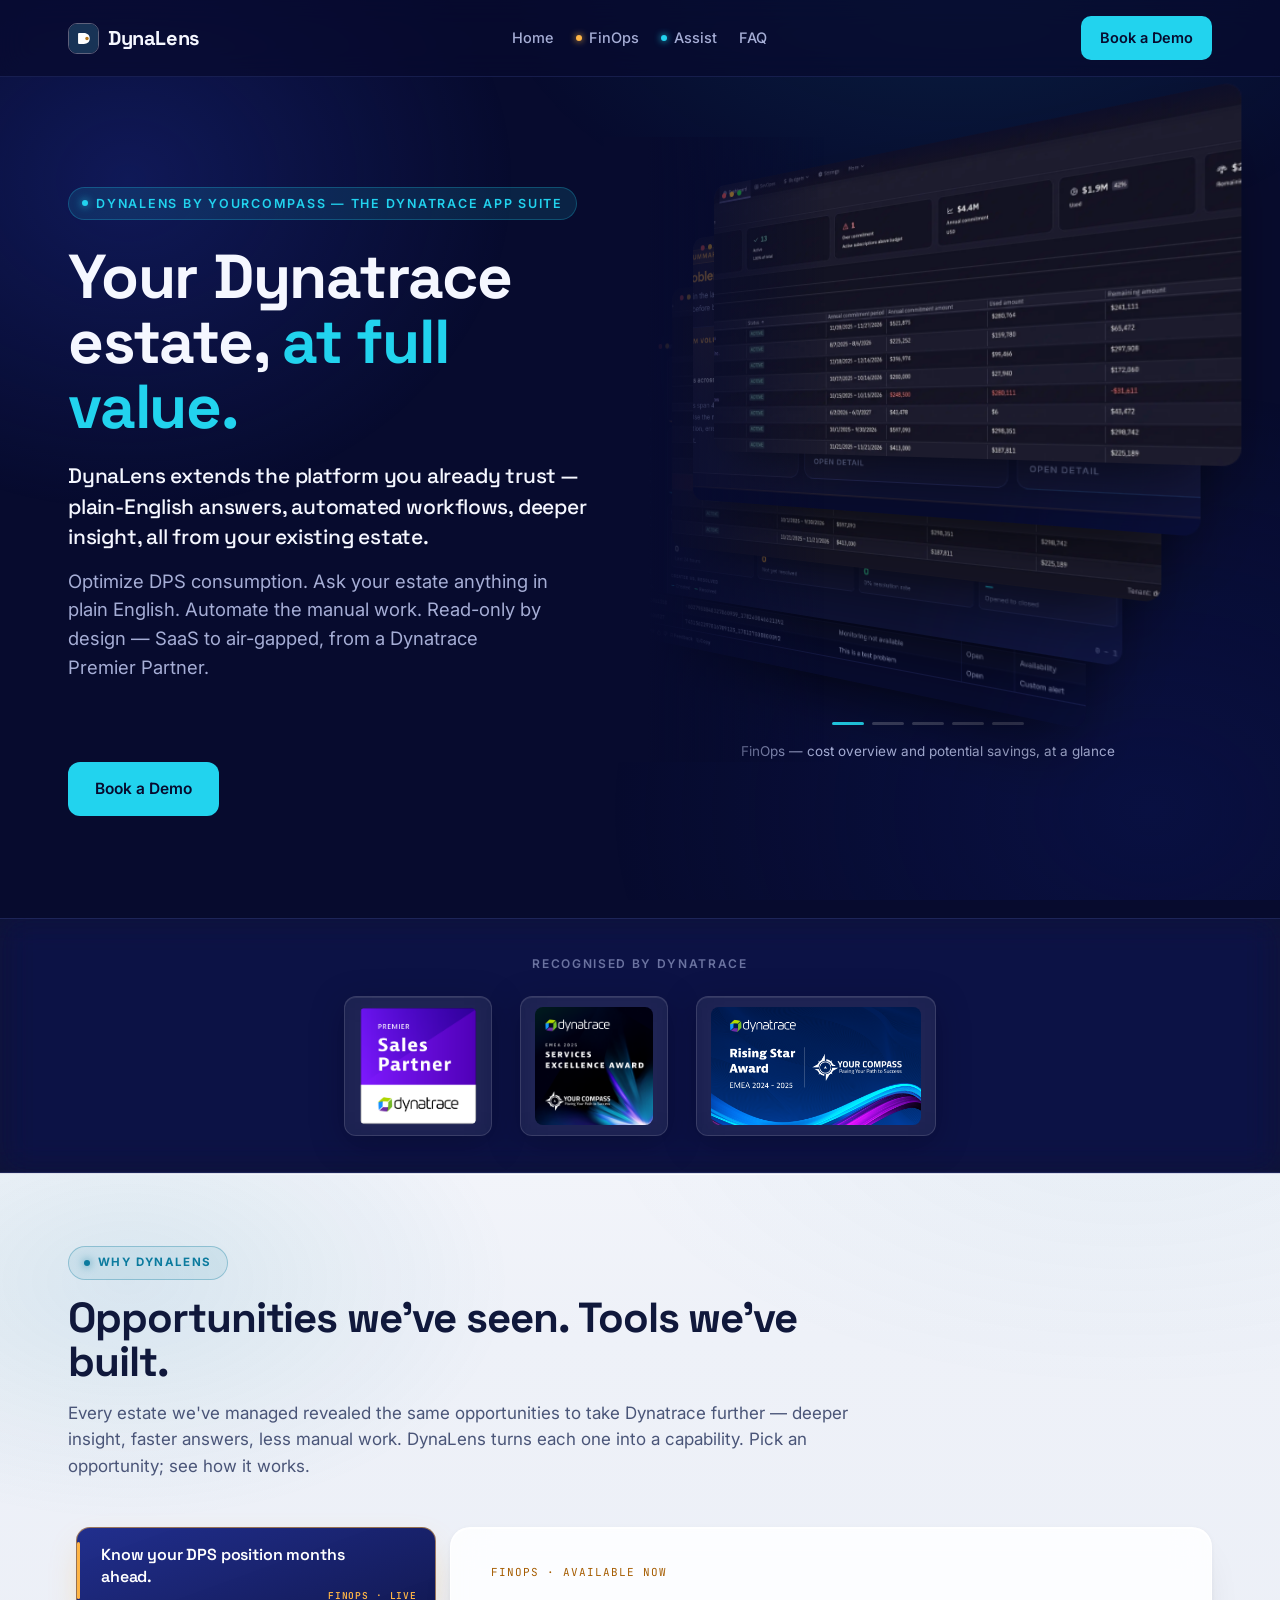
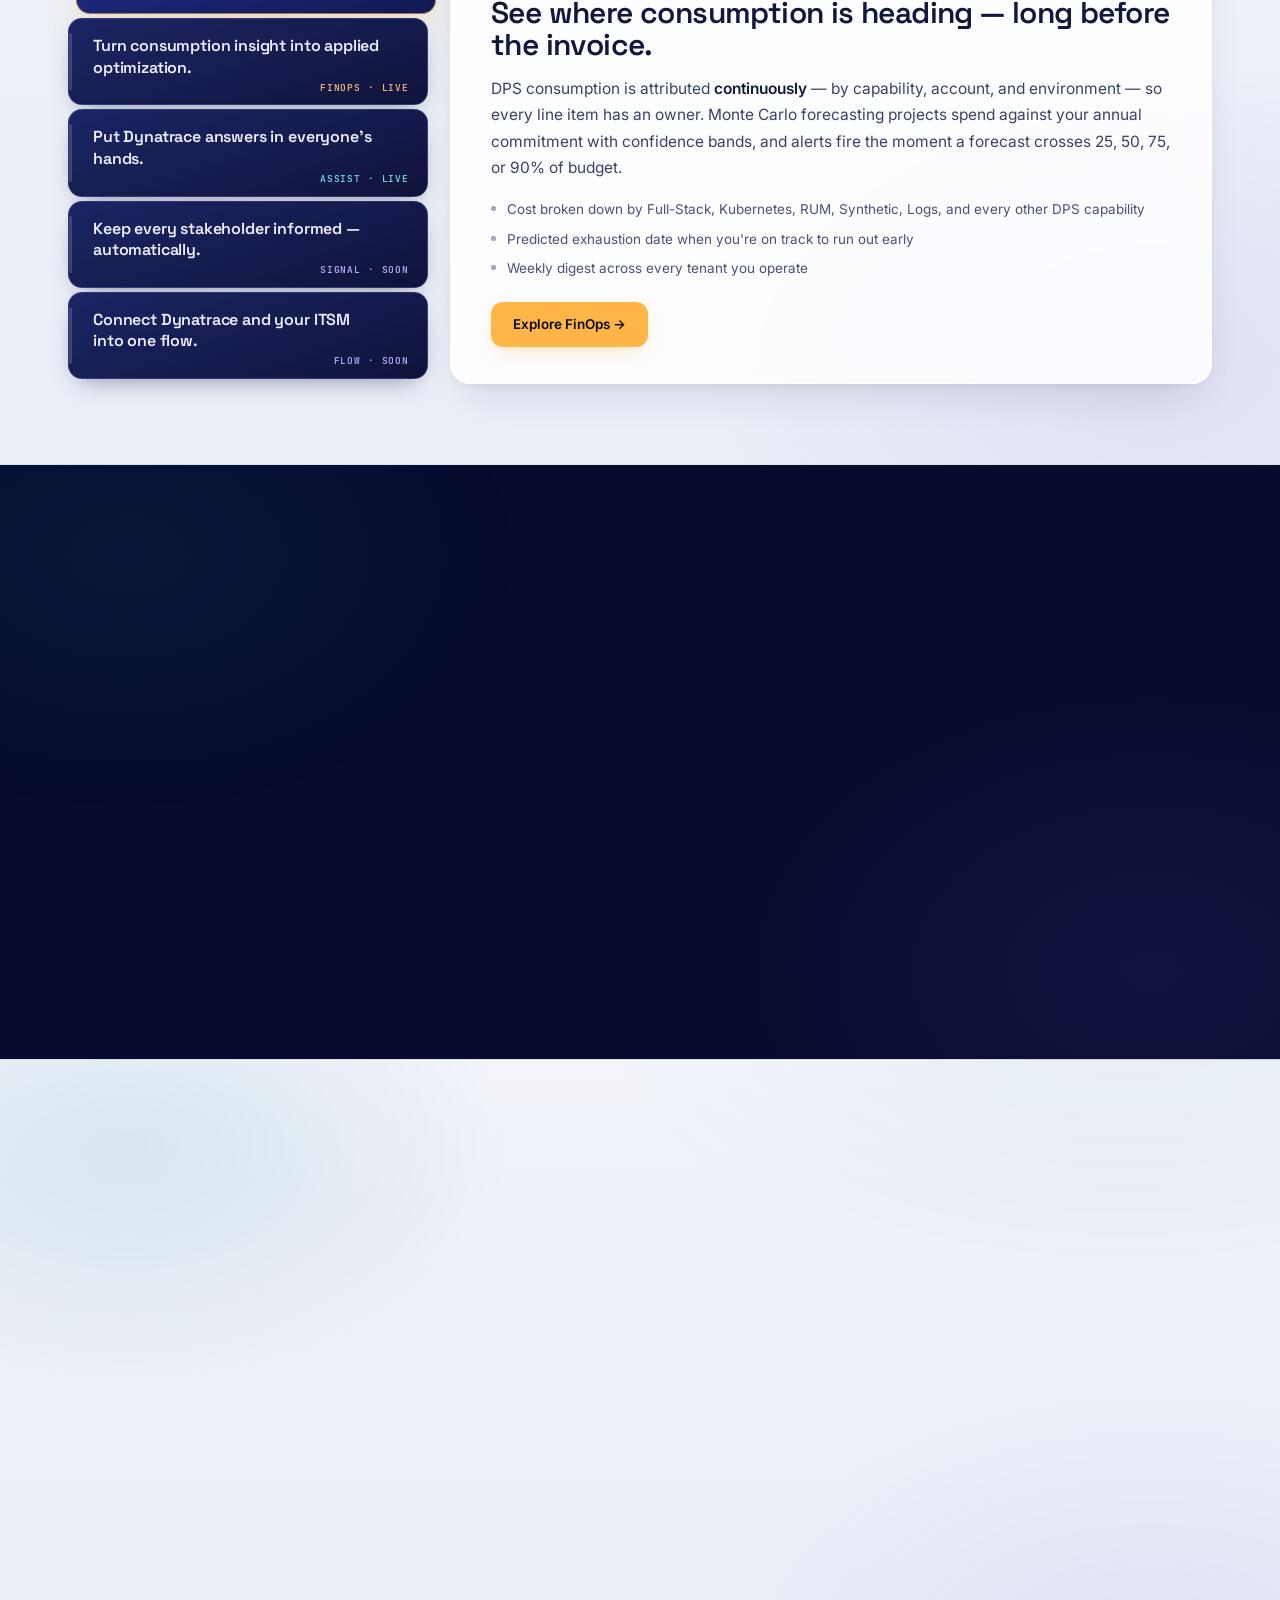
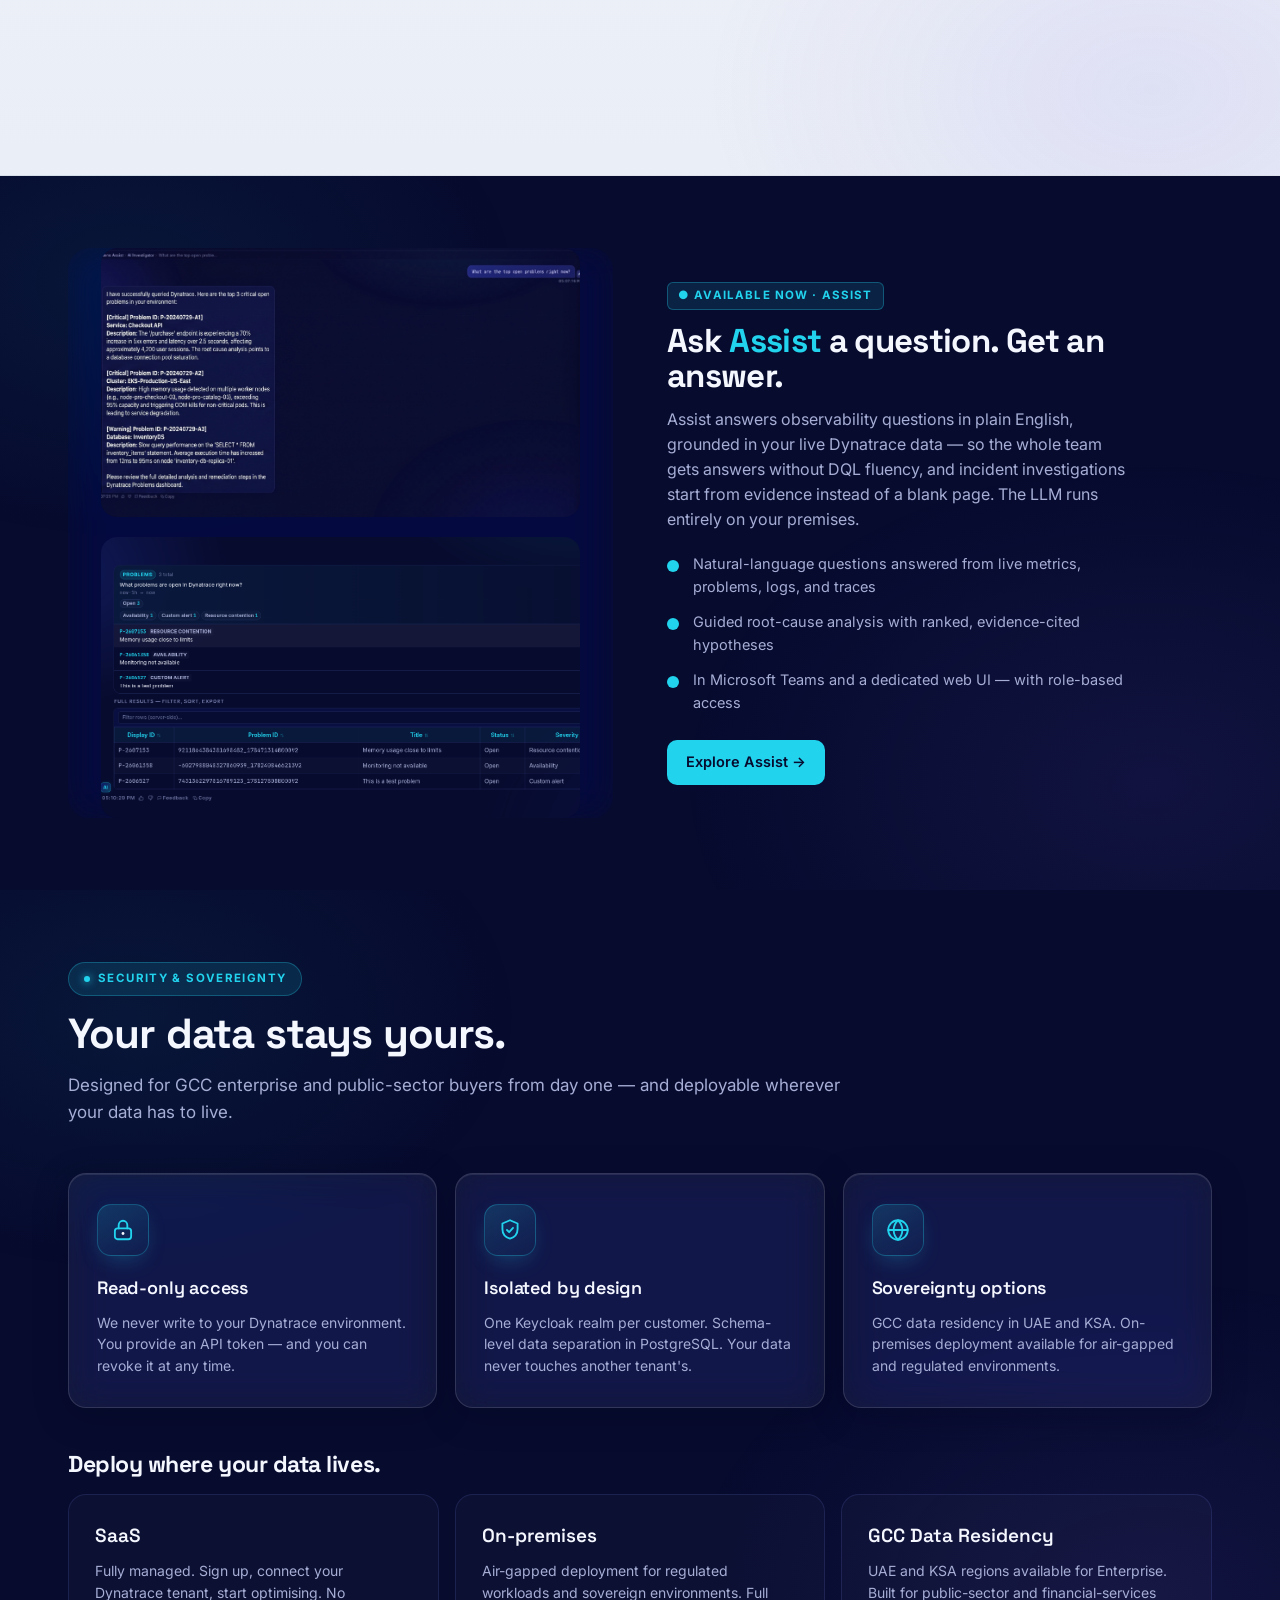
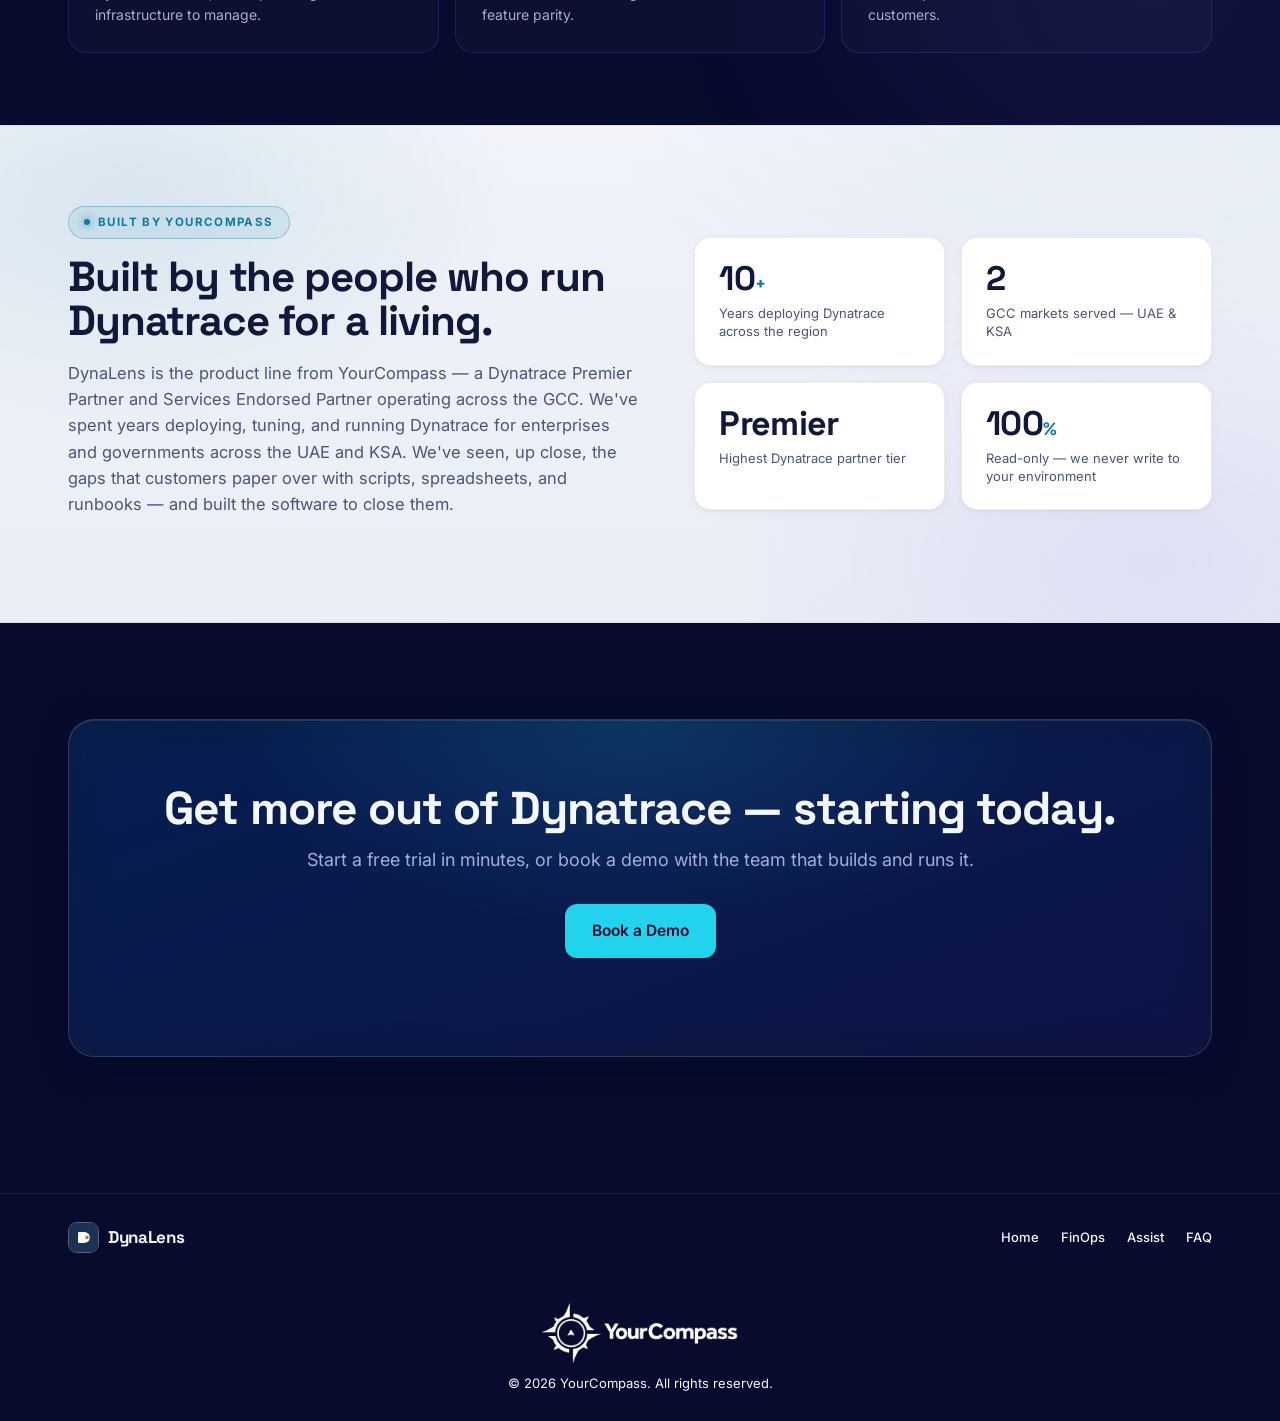
==== index.html @ 2aaa4e66 "Real Assist screenshots across hero carousel, homepage, and Why Assist - Added 3 real Assist app scr" ====
<!DOCTYPE html>
<html lang="en">
<head>
<meta charset="UTF-8">
<meta name="viewport" content="width=device-width, initial-scale=1.0">
<title>DynaLens — Dynatrace Apps for Cost Optimization & AI-Assisted Operations | YourCompass</title>
<link rel="icon" type="image/svg+xml" href="assets/brand/icon-maskable.svg">
<link rel="apple-touch-icon" href="assets/brand/apple-touch-icon.svg">
<meta name="description" content="DynaLens is a suite of Dynatrace apps by YourCompass: FinOps for DPS cost optimization and forecasting, Assist for AI-assisted operations in plain English — SaaS or fully on-prem, with GCC data residency. Built by a Dynatrace Premier Partner.">
<link rel="preconnect" href="https://fonts.googleapis.com">
<link rel="preconnect" href="https://fonts.gstatic.com" crossorigin>
<link href="https://fonts.googleapis.com/css2?family=Space+Grotesk:wght@400;500;600;700&family=Inter:wght@400;500;600&family=JetBrains+Mono:wght@400;500;700&display=swap" rel="stylesheet">
<link rel="stylesheet" href="assets/css/main.css">
<link rel="stylesheet" href="assets/css/home.css">
</head>
<body>

<!-- NAV -->
<nav>
  <div class="nav-in">
    <div class="logo"><img src="assets/brand/apple-touch-icon.svg" alt="" class="logo-icon">DynaLens</div>
    <div class="nav-links">
      <a href="index.html">Home</a>
      <a href="dynalens-finops-page.html" class="nav-status nav-status--fo">FinOps</a>
      <a href="dynalens-assist-page.html" class="nav-status nav-status--as">Assist</a>
      <a href="dynalens-faq-page.html">FAQ</a>
    </div>
    <div class="nav-cta">
      <a href="#" class="btn btn-primary">Book a Demo</a>
      <a href="#" class="btn btn-primary" style="display:none">Start Free Trial</a>
    </div>
    <button class="nav-burger" id="navBurger" aria-label="Open menu" aria-expanded="false">
      <span></span><span></span><span></span>
    </button>
  </div>
  <div class="nav-mobile" id="navMobile">
    <a href="index.html">Home</a>
    <a href="dynalens-finops-page.html" class="nav-status nav-status--fo">FinOps</a>
    <a href="dynalens-assist-page.html" class="nav-status nav-status--as">Assist</a>
    <a href="dynalens-faq-page.html">FAQ</a>
    <div class="nav-mobile-cta">
      <a href="#" class="btn btn-primary">Book a Demo</a>
      <a href="#" class="btn btn-primary" style="display:none">Start Free Trial</a>
    </div>
  </div>
</nav>

<!-- HERO -->
<header class="hero">
  <div class="wrap">
    <div class="hero-grid">
      <div class="hero-intro reveal">
        <span class="slide-tag t-suite">DynaLens by YourCompass — the Dynatrace app suite</span>
        <h1>Your Dynatrace estate, <span class="hl">at full value.</span></h1>
        <p class="hero-lede">DynaLens extends the platform you already trust — plain-English answers, automated workflows, deeper insight, all from your existing estate.</p>
        <p class="hero-sub" style="max-width:480px">Optimize DPS consumption. Ask your estate anything in plain English. Automate the manual work. Read-only by design — SaaS to air-gapped, from a Dynatrace Premier Partner.</p>
      </div>
      <div class="hero-visual hero-carousel reveal" id="heroCarousel">
        <div class="hc-stage" id="hcStage" aria-hidden="true">
          <div class="hc-slide" data-idx="0" data-caption="FinOps — cost overview and potential savings, at a glance">
            <div class="fan-bar"><span class="d d1"></span><span class="d d2"></span><span class="d d3"></span></div>
            <div class="hc-shot"><img src="assets/images/finops/hero-1.webp" alt="DynaLens FinOps dashboard screenshot" width="3108" height="1376" loading="lazy"></div>
          </div>
          <div class="hc-slide" data-idx="1" data-caption="Assist — executive summary of open problems">
            <div class="fan-bar"><span class="d d1"></span><span class="d d2"></span><span class="d d3"></span></div>
            <div class="hc-shot"><img src="assets/images/assist/executive-summary.png" alt="DynaLens Assist executive summary — open problems needing monitoring" width="1163" height="475" loading="lazy"></div>
          </div>
          <div class="hc-slide" data-idx="2" data-caption="FinOps — commitment utilization by tenant">
            <div class="fan-bar"><span class="d d1"></span><span class="d d2"></span><span class="d d3"></span></div>
            <div class="hc-shot"><img src="assets/images/finops/hero-2.webp" alt="DynaLens FinOps dashboard screenshot" width="3108" height="1376" loading="lazy"></div>
          </div>
          <div class="hc-slide" data-idx="3" data-caption="Assist — investigation outcomes at a glance">
            <div class="fan-bar"><span class="d d1"></span><span class="d d2"></span><span class="d d3"></span></div>
            <div class="hc-shot"><img src="assets/images/assist/investigation-outcomes.png" alt="DynaLens Assist investigation outcomes — RCA reports, past incidents, resolution stats" width="1173" height="687" loading="lazy"></div>
          </div>
          <div class="hc-slide" data-idx="4" data-caption="Assist — ask a question, get open problems back">
            <div class="fan-bar"><span class="d d1"></span><span class="d d2"></span><span class="d d3"></span></div>
            <div class="hc-shot"><img src="assets/images/assist/problems-query.png" alt="DynaLens Assist answering &quot;What problems are open in Dynatrace right now?&quot;" width="1173" height="687" loading="lazy"></div>
          </div>
        </div>
        <div class="hc-dots" id="hcDots">
          <button class="hc-dot active" data-idx="0" aria-label="Slide 1 of 5"></button>
          <button class="hc-dot" data-idx="1" aria-label="Slide 2 of 5"></button>
          <button class="hc-dot" data-idx="2" aria-label="Slide 3 of 5"></button>
          <button class="hc-dot" data-idx="3" aria-label="Slide 4 of 5"></button>
          <button class="hc-dot" data-idx="4" aria-label="Slide 5 of 5"></button>
        </div>
        <p class="hc-caption" id="hcCaption" aria-live="polite">FinOps — cost overview and potential savings, at a glance</p>
      </div>
      <div class="hero-cta reveal">
        <div class="hero-actions">
          <a href="#" class="btn btn-primary btn-lg" style="display:none">Start Free Trial →</a>
          <a href="#" class="btn btn-primary btn-lg">Book a Demo</a>
        </div>
      </div>
    </div>
  </div>
</header>

<!-- PARTNER STRIP -->
<div class="partner-strip">
  <div class="ps-in">
    <span class="ps-label">Recognised by Dynatrace</span>
    <div class="ps-track" data-carousel>
      <div class="pbadge pbadge-img ps-slide active"><img src="assets/endorsements/dynatrace-premier-sales-partner.png" alt="Dynatrace Premier Sales Partner" loading="lazy"></div>
      <div class="pbadge pbadge-img ps-slide"><img src="assets/endorsements/dynatrace-services-excellence-award.png" alt="Dynatrace EMEA 2025 Services Excellence Award — YourCompass" loading="lazy"></div>
      <div class="pbadge pbadge-img ps-slide"><img src="assets/endorsements/dynatrace-rising-star-award.jpg" alt="Dynatrace Rising Star Award, EMEA 2024–2025 — YourCompass" loading="lazy"></div>
    </div>
    <div class="ps-dots">
      <button class="ps-dot active" data-idx="0" aria-label="Show badge 1 of 3"></button>
      <button class="ps-dot" data-idx="1" aria-label="Show badge 2 of 3"></button>
      <button class="ps-dot" data-idx="2" aria-label="Show badge 3 of 3"></button>
    </div>
  </div>
</div>

<!-- THE PROBLEMS -->
<section class="blk section-light">
  <div class="wrap">
    <div class="sec-head reveal">
      <span class="sec-eye">Why DynaLens</span>
      <h2>Opportunities we've seen. Tools we've built.</h2>
      <p class="sec-sub">Every estate we've managed revealed the same opportunities to take Dynatrace further — deeper insight, faster answers, less manual work. DynaLens turns each one into a capability. Pick an opportunity; see how it works.</p>
    </div>

    <div class="ptabs reveal" id="ptabs">
      <div class="ptab-item active" data-app="fo" data-idx="0"><span class="pt-txt">Know your DPS position months ahead.</span><span class="pt-app">FinOps · Live</span></div>
      <div class="ppanel-item active">
        <span class="ppanel-kick fo">FinOps · Available now</span>
        <h3>See where consumption is heading — long before the invoice.</h3>
        <p class="pp-sol">DPS consumption is attributed <b>continuously</b> — by capability, account, and environment — so every line item has an owner. Monte Carlo forecasting projects spend against your annual commitment with confidence bands, and alerts fire the moment a forecast crosses 25, 50, 75, or 90% of budget.</p>
        <div class="pp-pts" style="color:#FFB546">
          <span>Cost broken down by Full-Stack, Kubernetes, RUM, Synthetic, Logs, and every other DPS capability</span>
          <span>Predicted exhaustion date when you're on track to run out early</span>
          <span>Weekly digest across every tenant you operate</span>
        </div>
        <a href="dynalens-finops-page.html" class="pp-cta pp-cta-fo">Explore FinOps →</a>
      </div>
      <div class="ptab-item" data-app="fo" data-idx="1"><span class="pt-txt">Turn consumption insight into applied optimization.</span><span class="pt-app">FinOps · Live</span></div>
      <div class="ppanel-item">
        <span class="ppanel-kick fo">FinOps · Available now</span>
        <h3>From insight to an applied optimization — in one click.</h3>
        <p class="pp-sol">A recommendation catalog evaluates each environment and proposes concrete actions — monitoring modes, namespace scoping, session sampling, synthetic frequency — each scored by <b>savings, impact, and effort</b>. Selected optimizations are written back into your live tenant with one click, gated behind permissions and safety checks.</p>
        <div class="pp-pts" style="color:#FFB546">
          <span>Every recommendation priced in dollars and % of licence value</span>
          <span>Safety checks before any change — e.g. confirming a host is offline first</span>
          <span>Full audit trail: actor, action, before/after diff</span>
        </div>
        <a href="dynalens-finops-page.html" class="pp-cta pp-cta-fo">Explore FinOps →</a>
      </div>
      <div class="ptab-item" data-app="as" data-idx="2"><span class="pt-txt">Put Dynatrace answers in everyone's hands.</span><span class="pt-app">Assist · Live</span></div>
      <div class="ppanel-item">
        <span class="ppanel-kick as">Assist · Available now</span>
        <h3>Everyone gets to ask. In plain English.</h3>
        <p class="pp-sol">Assist plans and executes the right Dynatrace API calls from a natural-language question — in Microsoft Teams or a dedicated web UI — and answers with charts and evidence. Incident investigations start from ranked, cited hypotheses instead of a blank page. And the LLM runs <b>entirely on your own hardware</b>.</p>
        <div class="pp-pts" style="color:#22D3EE">
          <span>No DQL or dashboard fluency required</span>
          <span>RCA co-pilot recalls similar past incidents automatically</span>
          <span>On-prem or air-gapped — nothing sent to external AI services</span>
        </div>
        <a href="dynalens-assist-page.html" class="pp-cta pp-cta-as">Explore Assist →</a>
      </div>
      <div class="ptab-item" data-app="rm" data-idx="3"><span class="pt-txt">Keep every stakeholder informed — automatically.</span><span class="pt-app">Signal · Soon</span></div>
      <div class="ppanel-item">
        <span class="ppanel-kick rm">Signal · Coming soon</span>
        <h3>Incident briefs that write themselves.</h3>
        <p class="pp-sol">While your team works the incident, Signal turns the Dynatrace problem feed into <b>plain-language updates</b> — what broke, who's affected, what's being done — ready for stakeholders, status pages, and post-incident review. Your engineers stay on the fix; the comms take care of themselves.</p>
        <div class="pp-pts" style="color:#9B8CFF">
          <span>Stakeholder-ready summaries from the live problem feed</span>
          <span>Consistent comms across every incident and every team</span>
        </div>
        <a href="#suite" class="pp-cta pp-cta-rm">Get notified →</a>
      </div>
      <div class="ptab-item" data-app="rm" data-idx="4"><span class="pt-txt">Connect Dynatrace and your ITSM into one flow.</span><span class="pt-app">Flow · Soon</span></div>
      <div class="ppanel-item">
        <span class="ppanel-kick rm">Flow · Coming soon</span>
        <h3>One loop from Dynatrace problem to closed ticket.</h3>
        <p class="pp-sol">Flow keeps Dynatrace problems and ServiceNow/Jira tickets in sync <b>automatically</b> — created, enriched with context, updated, and resolved without copy-paste. The audit trail your process requires, with none of the manual glue.</p>
        <div class="pp-pts" style="color:#9B8CFF">
          <span>Tickets created and enriched from Dynatrace problems automatically</span>
          <span>Status flows both ways — resolve once, closed everywhere</span>
        </div>
        <a href="#suite" class="pp-cta pp-cta-rm">Get notified →</a>
      </div>
    </div>
  </div>
</section>

<!-- SUITE OVERVIEW -->
<section class="blk" id="suite">
  <div class="wrap">
    <div class="sec-head reveal">
      <span class="sec-eye">The Suite — the answer</span>
      <h2>One app suite. Every problem covered.</h2>
      <p class="sec-sub"><b>FinOps</b> owns the cost problems — attribution, forecasting, one-click optimisation. <b>Assist</b> owns the knowledge problems — plain-English answers, RCA, automated briefings. <b>Signal</b>, <b>Flow</b>, and <b>Map</b> will own the remaining manual work — incident comms, ITSM sync, business-service views. Every app works for a single estate or across many customer tenants.</p>
    </div>
    <div class="suite reveal">
      <a href="dynalens-finops-page.html" class="scard live">
        <span class="badge now">Available now</span>
        <div class="scard-head">
          <div class="scard-ico"><img src="assets/images/finops/icon.svg" alt=""></div>
          <h3>FinOps</h3>
        </div>
        <p>Attribute, optimise, and control your Dynatrace DPS spend.</p>
      </a>
      <a href="dynalens-assist-page.html" class="scard live">
        <span class="badge now">Available now</span>
        <div class="scard-head">
          <div class="scard-ico"><img src="assets/images/assist/icon.png" alt=""></div>
          <h3>Assist</h3>
        </div>
        <p>An AI teammate for your day-to-day Dynatrace operations.</p>
      </a>
      <div class="scard soon-card">
        <span class="badge soon">Coming soon</span>
        <div class="scard-head">
          <div class="scard-ico placeholder">S</div>
          <h3>Signal</h3>
        </div>
        <p>Plain-language incident summaries from your Dynatrace problem feed.</p>
      </div>
      <div class="scard soon-card">
        <span class="badge soon">Coming soon</span>
        <div class="scard-head">
          <div class="scard-ico placeholder">F</div>
          <h3>Flow</h3>
        </div>
        <p>Close the loop between Dynatrace and your ITSM stack — automatically.</p>
      </div>
      <div class="scard soon-card">
        <span class="badge soon">Coming soon</span>
        <div class="scard-head">
          <div class="scard-ico placeholder">M</div>
          <h3>Map</h3>
        </div>
        <p>Business-service views built on top of Smartscape topology.</p>
      </div>
    </div>
  </div>
</section>

<!-- FINOPS — LIVE PRODUCT SECTION -->
<section class="blk section-light app-sec" id="finops">
  <div class="wrap">
    <div class="app reveal">
      <div class="app-copy">
        <span class="app-eye fo">● Available now · FinOps</span>
        <h3>Stop guessing what's driving your Dynatrace bill.</h3>
        <p class="app-intro">FinOps attributes every dollar of DPS spend by capability, account, and environment, forecasts where it's heading with confidence bands, and applies the fix directly back into your live tenant — so you find out about overruns before the invoice, not after. Built for platform teams running one estate — and partners managing many.</p>
        <ul class="app-list">
          <li class="fo">Real-time cost &amp; usage attribution across every DPS capability and tenant</li>
          <li class="fo">Forecasting with proactive alerts at 25/50/75/90% of budget</li>
          <li class="fo">One-click "Fix" actions applied inside your Dynatrace environment</li>
        </ul>
        <div class="app-actions">
          <a href="dynalens-finops-page.html" class="btn btn-fo">Explore FinOps →</a>
          <a href="#" class="btn btn-ghost" style="display:none">Start Free Trial</a>
        </div>
      </div>
      <div>
        <div class="finops-visual finops-shot">
          <img class="fv-shot fv-shot-1" src="assets/images/finops/cost-overview.png" alt="DynaLens FinOps dashboard — cost overview and potential savings" width="949" height="549" loading="lazy">
          <img class="fv-shot fv-shot-2" src="assets/images/finops/commitment-table.png" alt="DynaLens FinOps dashboard — commitment utilization table" width="1215" height="692" loading="lazy">
        </div>
      </div>
    </div>
  </div>
</section>

<!-- ASSIST — LIVE PRODUCT SECTION -->
<section class="blk app-sec" id="assist">
  <div class="wrap">
    <div class="app flip reveal">
      <div class="app-copy">
        <span class="app-eye now">● Available now · Assist</span>
        <h3>Ask <span class="hl">Assist</span> a question. Get an answer.</h3>
        <p class="app-intro">Assist answers observability questions in plain English, grounded in your live Dynatrace data — so the whole team gets answers without DQL fluency, and incident investigations start from evidence instead of a blank page. The LLM runs entirely on your premises.</p>
        <ul class="app-list">
          <li>Natural-language questions answered from live metrics, problems, logs, and traces</li>
          <li>Guided root-cause analysis with ranked, evidence-cited hypotheses</li>
          <li>In Microsoft Teams and a dedicated web UI — with role-based access</li>
        </ul>
        <div class="app-actions">
          <a href="dynalens-assist-page.html" class="btn btn-primary">Explore Assist →</a>
          <a href="#" class="btn btn-ghost" style="display:none">Start Free Trial</a>
        </div>
      </div>
      <div>
        <div class="assist-visual assist-shot">
          <img class="as-shot-1" src="assets/images/assist/ai-investigator.webp" alt="DynaLens Assist — AI Investigator answering a question about open problems" width="2222" height="1250" loading="lazy">
          <img class="as-shot-2" src="assets/images/assist/problems-query.png" alt="DynaLens Assist answering &quot;What problems are open in Dynatrace right now?&quot;" width="1173" height="687" loading="lazy">
        </div>
      </div>
    </div>
  </div>
</section>

<!-- DEPLOY -->




<!-- SECURITY -->
<section class="blk" id="security">
  <div class="wrap">
    <div class="sec-head reveal">
      <span class="sec-eye">Security &amp; Sovereignty</span>
      <h2>Your data stays yours.</h2>
      <p class="sec-sub">Designed for GCC enterprise and public-sector buyers from day one — and deployable wherever your data has to live.</p>
    </div>
    <div class="sec-grid reveal">
      <div class="seccard">
        <div class="ico">
          <!-- lock: read-only -->
          <svg viewBox="0 0 24 24"><rect x="4.5" y="10.5" width="15" height="10" rx="2.5"/><path d="M8 10.5V7.5a4 4 0 0 1 8 0v3"/><circle cx="12" cy="15.2" r="1.3" fill="currentColor" stroke="none"/></svg>
        </div>
        <h4>Read-only access</h4>
        <p>We never write to your Dynatrace environment. You provide an API token — and you can revoke it at any time.</p>
      </div>
      <div class="seccard">
        <div class="ico">
          <!-- shield: isolation -->
          <svg viewBox="0 0 24 24"><path d="M12 3l7 3v5c0 4.5-3 7.7-7 9-4-1.3-7-4.5-7-9V6z"/><path d="M9.2 12l2 2 3.6-4"/></svg>
        </div>
        <h4>Isolated by design</h4>
        <p>One Keycloak realm per customer. Schema-level data separation in PostgreSQL. Your data never touches another tenant's.</p>
      </div>
      <div class="seccard">
        <div class="ico">
          <!-- globe + pin: sovereignty -->
          <svg viewBox="0 0 24 24"><circle cx="12" cy="12" r="9"/><path d="M3 12h18"/><path d="M12 3c2.6 2.5 4 5.6 4 9s-1.4 6.5-4 9c-2.6-2.5-4-5.6-4-9s1.4-6.5 4-9z"/></svg>
        </div>
        <h4>Sovereignty options</h4>
        <p>GCC data residency in UAE and KSA. On-premises deployment available for air-gapped and regulated environments.</p>
      </div>
    </div>
    <div class="sec-head reveal" style="margin-top:44px;margin-bottom:18px">
      <h3 style="font-family:'Space Grotesk';font-size:clamp(18px,2vw,23px)">Deploy where your data lives.</h3>
    </div>
    <div class="deploy reveal">
      <div class="dcard"><div class="dt">SaaS</div><p>Fully managed. Sign up, connect your Dynatrace tenant, start optimising. No infrastructure to manage.</p></div>
      <div class="dcard"><div class="dt">On-premises</div><p>Air-gapped deployment for regulated workloads and sovereign environments. Full feature parity.</p></div>
      <div class="dcard"><div class="dt">GCC Data Residency</div><p>UAE and KSA regions available for Enterprise. Built for public-sector and financial-services customers.</p></div>
    </div>
    <div class="sec-foot reveal" style="display:none">
      <div class="sec-foot-note">
        <span class="cl">Aligned with</span> UAE PDPL &amp; KSA PDPPL · SOC 2 Type II in progress (bridge letter on request) · encryption in transit and at rest.
      </div>
      <a href="#" class="link-cta">See the full security architecture →</a>
    </div>
  </div>
</section>

<!-- BUILT BY -->
<section class="blk section-light" id="built">
  <div class="wrap">
    <div class="built reveal">
      <div>
        <span class="sec-eye">Built by YourCompass</span>
        <h2>Built by the people who run Dynatrace for a living.</h2>
        <p>DynaLens is the product line from YourCompass — a Dynatrace Premier Partner and Services Endorsed Partner operating across the GCC. We've spent years deploying, tuning, and running Dynatrace for enterprises and governments across the UAE and KSA. We've seen, up close, the gaps that customers paper over with scripts, spreadsheets, and runbooks — and built the software to close them.</p>
      </div>
      <div class="built-stats">
        <div class="bstat"><div class="bn">10<span class="u">+</span></div><div class="bl">Years deploying Dynatrace across the region</div></div>
        <div class="bstat"><div class="bn">2</div><div class="bl">GCC markets served — UAE &amp; KSA</div></div>
        <div class="bstat"><div class="bn">Premier</div><div class="bl">Highest Dynatrace partner tier</div></div>
        <div class="bstat"><div class="bn">100<span class="u">%</span></div><div class="bl">Read-only — we never write to your environment</div></div>
      </div>
    </div>
  </div>
</section>

<!-- FINAL CTA -->
<section class="final">
  <div class="wrap">
    <div class="final-box reveal">
      <h2>Get more out of Dynatrace — starting today.</h2>
      <p>Start a free trial in minutes, or book a demo with the team that builds and runs it.</p>
      <div class="hero-actions">
        <a href="#" class="btn btn-primary btn-lg" style="display:none">Start Free Trial →</a>
        <a href="#" class="btn btn-primary btn-lg">Book a Demo</a>
      </div>
    </div>
  </div>
</section>

<!-- FOOTER -->
<footer>
  <div class="wrap">
    <div class="foot-in">
      <div class="logo" style="font-size:17px"><img src="assets/brand/apple-touch-icon.svg" alt="" class="logo-icon">DynaLens</div>
      <div class="foot-links">
        <a href="index.html">Home</a>
        <a href="dynalens-finops-page.html">FinOps</a>
        <a href="dynalens-assist-page.html">Assist</a>
        <a href="dynalens-faq-page.html">FAQ</a>
      </div>
    </div>
    <div class="foot-brand">
      <img src="assets/brand/yourcompass_logo_text.png" alt="YourCompass" class="foot-yc-logo">
      <div class="copy">© 2026 YourCompass. All rights reserved.</div>
    </div>
  </div>
</footer>


<!-- SCREENSHOT LIGHTBOX -->
<div class="lightbox" id="shotLightbox" aria-hidden="true">
  <button type="button" class="lightbox-close" aria-label="Close">&times;</button>
  <img class="lightbox-img" src="" alt="">
</div>
<script src="assets/js/main.js"></script>
<script src="assets/js/home.js"></script>

</body>
</html>
---- assets/css/main.css ----
:root{
    --navy-900:#070B2E;
    --navy-800:#0A1247;
    --navy-700:#0E1A66;
    --navy-600:#05106F;
    --navy-500:#1B2A8A;
    --line:rgba(120,140,255,.14);
    --line-strong:rgba(120,140,255,.28);
    --text:#F5F7FF;
    --text-dim:#A6AED6;
    --text-faint:#6B73A0;
    --cyan:#22D3EE;
    --cyan-soft:rgba(34,211,238,.12);
    --violet:#9B8CFF;
    --violet-soft:rgba(155,140,255,.12);
    --amber:#FFB546;
    --amber-soft:rgba(255,181,70,.12);
    --green:#34D399;
    --card:rgba(255,255,255,.025);
    --card-hover:rgba(255,255,255,.05);
    --radius:18px;
    --maxw:1200px;
  }
  *{margin:0;padding:0;box-sizing:border-box}
  html{scroll-behavior:smooth}
  /* ---------- LIGHT SECTION THEME ---------- */
  /* Premium light: layered surfaces, soft elevation, warm-cool neutral base. */
  .section-light{
    --line:rgba(16,24,64,.08);
    --line-strong:rgba(16,24,64,.14);
    --text:#10183B;            /* deep ink, not pure navy */
    --text-dim:#4A5578;
    --text-faint:#8089A6;
    --cyan:#0C7B9E;            /* deep teal reads on light */
    --cyan-soft:rgba(12,123,158,.09);
    --amber:#A55C00;
    --amber-soft:rgba(165,92,0,.09);
    --green:#0C8F61;
    /* three-layer surface system */
    --surface-0:#EEF1F8;       /* section base (recedes) */
    --surface-1:#FFFFFF;       /* card (catches light) */
    --surface-2:#F5F7FC;       /* inset panel inside card */
    --card:var(--surface-1);
    --card-hover:#FFFFFF;
    /* layered soft shadows */
    --shadow-sm:0 1px 2px rgba(16,24,64,.04), 0 2px 8px rgba(16,24,64,.04);
    --shadow-md:0 2px 4px rgba(16,24,64,.05), 0 12px 28px -8px rgba(16,24,64,.12);
    --shadow-lg:0 4px 8px rgba(16,24,64,.06), 0 24px 56px -16px rgba(16,24,64,.18);
    background:
      radial-gradient(900px 480px at 88% -8%, rgba(12,123,158,.05), transparent 60%),
      linear-gradient(180deg, #F2F4FA, var(--surface-0) 18%, #EAEEF6);
    color:var(--text);
    position:relative;
    border-top:1px solid rgba(16,24,64,.07);
    border-bottom:1px solid rgba(16,24,64,.07);
  }
  /* hairline highlight at the top edge for crisp section separation */
  .section-light::before{content:"";position:absolute;top:0;left:0;right:0;height:1px;background:linear-gradient(90deg,transparent,rgba(255,255,255,.9),transparent);pointer-events:none}
  .section-light h1,.section-light h2,.section-light h3,.section-light h4{color:var(--text);letter-spacing:-.025em}
  .section-light .sec-eye{color:var(--cyan);font-weight:700}
  /* ===== Premium light-mode component refinements ===== */
  /* Suite cards: white, elevated, with a refined hover lift */
  .section-light .scard{background:var(--surface-1);box-shadow:var(--shadow-sm);border-color:var(--line)}
  .section-light .scard.live{background:linear-gradient(165deg,#fff,#F2FAFC);border-color:rgba(12,123,158,.30);box-shadow:0 4px 10px rgba(12,123,158,.10), 0 20px 44px -16px rgba(12,123,158,.22)}
  .section-light .scard.live::after{background:linear-gradient(90deg,var(--cyan),transparent)}
  .section-light .badge.now{background:var(--cyan);color:#fff}
  .section-light .badge.soon{background:var(--surface-2);color:var(--text-faint);border:1px solid var(--line)}
  .section-light .scard.soon-card{opacity:1}
  .section-light .scard p{color:var(--text-dim)}
  /* Steps on light: white cards with elevation */
  .section-light .step{background:var(--surface-1);box-shadow:var(--shadow-sm);border-color:var(--line)}
  .section-light .step:hover{box-shadow:var(--shadow-md);transform:translateY(-4px)}
  /* Deploy / generic cards on light */
  .section-light .dcard{background:var(--surface-1);box-shadow:var(--shadow-sm);border-color:var(--line)}
  .section-light .dcard:hover{box-shadow:var(--shadow-md);transform:translateY(-4px)}
  .section-light .seccard{background:var(--surface-1);box-shadow:var(--shadow-sm);border-color:var(--line)}
  .section-light .seccard:hover{box-shadow:var(--shadow-md);transform:translateY(-4px)}
  .section-light .seccard .ico{background:linear-gradient(150deg,#fff,var(--cyan-soft));border-color:rgba(12,123,158,.22);box-shadow:var(--shadow-sm)}
  .section-light .built p{color:var(--text-dim)}
  /* Primary button on light keeps cyan fill but with shadow */
  .section-light .btn-primary{background:var(--cyan);color:#fff;box-shadow:0 6px 18px -4px rgba(12,123,158,.45)}
  .section-light .btn-primary:hover{box-shadow:0 12px 30px -6px rgba(12,123,158,.55)}
  .section-light .btn-ghost{color:var(--text);border-color:var(--line-strong)}
  .section-light .btn-ghost:hover{border-color:var(--cyan);color:var(--cyan);background:var(--cyan-soft)}
  .section-light .link-cta{color:var(--cyan)}
  /* DPS table on light: white surface, elevated, refined header */
  .section-light .dps-table-wrap{background:var(--surface-1);box-shadow:var(--shadow-md);border-color:var(--line)}
  .section-light .dps-table th{background:var(--surface-2);color:var(--text-faint);border-bottom-color:var(--line-strong)}
  .section-light .dps-table td{border-bottom-color:var(--line);color:var(--text-dim)}
  .section-light .dps-table .cap{color:var(--text)}
  .section-light .dps-table .unit{color:var(--cyan)}
  .section-light .dps-table .chk{color:var(--green)}
  .section-light .dps-table tr:hover td{background:var(--cyan-soft)}
  .section-light .sec-sub{color:var(--text-dim)}
  .section-light .dps-foot{color:var(--text-faint)}
  body{
    background:var(--navy-900);
    color:var(--text);
    font-family:'Inter',system-ui,sans-serif;
    line-height:1.55;
    overflow-x:hidden;
    -webkit-font-smoothing:antialiased;
  }
  /* ambient gradient field */
  body::before{
    content:"";
    position:fixed;inset:0;z-index:0;pointer-events:none;
    background:
      radial-gradient(800px 500px at 75% -5%, rgba(34,211,238,.10), transparent 60%),
      radial-gradient(700px 600px at 10% 20%, rgba(27,42,138,.45), transparent 55%),
      radial-gradient(900px 700px at 90% 90%, rgba(14,26,102,.35), transparent 60%);
  }
  .wrap{max-width:var(--maxw);margin:0 auto;padding:0 28px;position:relative;z-index:1}
  h1,h2,h3,.display{font-family:'Space Grotesk',sans-serif;letter-spacing:-.02em;line-height:1.05}
  .mono{font-family:'JetBrains Mono',monospace}
  /* ---------- NAV ---------- */
  nav{
    position:sticky;top:0;z-index:50;
    backdrop-filter:blur(14px);
    background:rgba(7,11,46,.72);
    border-bottom:1px solid var(--line);
  }
  .nav-in{max-width:var(--maxw);margin:0 auto;padding:16px 28px;display:flex;align-items:center;justify-content:space-between}
  .logo{font-family:'Space Grotesk';font-weight:700;font-size:20px;letter-spacing:-.02em;display:flex;align-items:center;gap:9px}
  .logo .logo-icon{width:31px;height:31px;border-radius:9px;flex-shrink:0;display:block;border:1px solid rgba(255,255,255,.35);box-sizing:border-box}
  .nav-links{display:flex;gap:30px;align-items:center}
  .nav-links a{color:var(--text-dim);text-decoration:none;font-size:14.5px;font-weight:500;transition:color .2s}
  .nav-links a:hover{color:var(--text)}
  /* status-colored nav entries: FinOps and Assist (live/cyan) vs Signal/Flow/Map (planned/violet) */
  .nav-status{display:inline-flex;align-items:center;gap:7px}
  .nav-status::before{content:"";width:6px;height:6px;border-radius:50%;flex-shrink:0}
  .nav-status--live{color:var(--cyan)}
  .nav-status--live::before{background:var(--cyan);box-shadow:0 0 7px var(--cyan)}
  .nav-status--live:hover{color:var(--cyan)}
  .nav-status--soon{color:#9B8CFF}
  .nav-status--soon::before{background:#9B8CFF;box-shadow:0 0 7px #9B8CFF;opacity:.85}
  .nav-status--soon:hover{color:#9B8CFF}
  /* ---------- PER-PRODUCT NAV DOTS ---------- */
  .nav-links{gap:22px}
  .nav-status--fo::before{background:#FFB546;box-shadow:0 0 7px #FFB546}
  .nav-status--as::before{background:#22D3EE;box-shadow:0 0 7px #22D3EE}
  .nav-status--sg::before{background:#9B8CFF;box-shadow:0 0 7px #9B8CFF}
  .nav-status--fl::before{background:#34D399;box-shadow:0 0 7px #34D399}
  .nav-status--mp::before{background:#F472B6;box-shadow:0 0 7px #F472B6}
  .nav-status--fo:hover{color:#FFB546}
  .nav-status--as:hover{color:#22D3EE}
  .nav-status--sg:hover{color:#9B8CFF}
  .nav-status--fl:hover{color:#34D399}
  .nav-status--mp:hover{color:#F472B6}
  .nav-cta{display:flex;gap:12px;align-items:center}
  .btn{font-family:'Inter';font-weight:600;font-size:14.5px;border-radius:10px;padding:10px 18px;cursor:pointer;border:1px solid transparent;text-decoration:none;display:inline-flex;align-items:center;gap:7px;transition:all .22s ease;white-space:nowrap}
  .btn-primary{background:var(--cyan);color:var(--navy-900);box-shadow:0 0 0 0 rgba(34,211,238,.5)}
  .btn-primary:hover{transform:translateY(-2px);box-shadow:0 12px 30px -8px rgba(34,211,238,.55)}
  .btn-ghost{background:transparent;color:var(--text);border-color:var(--line-strong)}
  .btn-ghost:hover{border-color:var(--cyan);color:var(--cyan)}
  @media(max-width:900px){
    .nav-links{display:none}
  }
  /* ---------- MOBILE NAV ---------- */
  .nav-burger{display:none;flex-direction:column;justify-content:center;gap:5px;width:38px;height:38px;background:transparent;border:1px solid var(--line-strong);border-radius:9px;cursor:pointer;padding:0;flex-shrink:0}
  .nav-burger span{display:block;width:16px;height:1.5px;background:var(--text);margin:0 auto;transition:transform .25s ease,opacity .25s ease}
  .nav-burger[aria-expanded="true"] span:nth-child(1){transform:translateY(6.5px) rotate(45deg)}
  .nav-burger[aria-expanded="true"] span:nth-child(2){opacity:0}
  .nav-burger[aria-expanded="true"] span:nth-child(3){transform:translateY(-6.5px) rotate(-45deg)}
  .nav-mobile{display:none;flex-direction:column;gap:2px;padding:10px 20px 22px;border-top:1px solid var(--line);background:rgba(7,11,46,.98);backdrop-filter:blur(14px)}
  .nav-mobile a:not(.btn){color:var(--text-dim);text-decoration:none;font-size:15.5px;font-weight:500;padding:13px 4px;border-bottom:1px solid var(--line)}
  .nav-mobile a:last-of-type{border-bottom:none}
  .nav-mobile-cta{display:flex;flex-direction:column;gap:10px;margin-top:16px}
  .nav-mobile-cta .btn{width:100%;justify-content:center}
  .nav-mobile.open{display:flex}
  @media(max-width:900px){
    .nav-cta{display:none}
    .nav-burger{display:flex}
  }
  /* ---------- HERO ---------- */
  .hero{padding:60px 0 48px;position:relative}
  .eyebrow{display:inline-flex;align-items:center;gap:8px;font-size:12.5px;font-weight:600;letter-spacing:.14em;text-transform:uppercase;color:var(--cyan);background:var(--cyan-soft);border:1px solid rgba(34,211,238,.25);padding:6px 13px;border-radius:100px;margin-bottom:26px}
  .eyebrow::before{content:"";width:6px;height:6px;border-radius:50%;background:var(--cyan);box-shadow:0 0 8px var(--cyan)}
  h1{font-size:clamp(38px,5.2vw,62px);font-weight:700;margin-bottom:22px}
  .hero-sub{font-size:18.5px;color:var(--text-dim);max-width:540px;margin-bottom:32px}
  .hero-actions{display:flex;gap:14px;margin-bottom:34px;flex-wrap:wrap}
  .btn-lg{padding:14px 26px;font-size:15.5px;border-radius:12px}
  .trust{display:flex;gap:10px;flex-wrap:wrap}
  .trust span{font-size:12px;font-weight:500;color:var(--text-faint);border:1px solid var(--line);border-radius:8px;padding:6px 11px;background:var(--card)}
  /* Equalize the three hero-carousel visuals so the slide doesn't jump height on rotation */
  .hero-visual{min-height:582px;box-sizing:border-box}
  .finops-visual.hero-visual{display:flex;flex-direction:column;justify-content:center}
  .soon-stack.hero-visual{align-content:center}
  @media(max-width:900px){
    .hero-visual{min-height:660px}
  }
  @media(max-width:400px){
    .hero-visual{min-height:700px}
  }
  /* ---------- HERO CAROUSEL ---------- */
  .carousel{position:relative}
  .slides{position:relative}
  .slide{display:none}
  .slide.active{display:block;animation:fadeSlide .6s ease}
  @keyframes fadeSlide{from{opacity:0;transform:translateY(14px)}to{opacity:1;transform:none}}
  .slide-tag{display:inline-flex;align-items:center;gap:8px;font-size:12.5px;font-weight:600;letter-spacing:.14em;text-transform:uppercase;padding:6px 13px;border-radius:100px;margin-bottom:24px}
  .slide-tag.t-suite{color:var(--cyan);background:var(--cyan-soft);border:1px solid rgba(34,211,238,.25)}
  .slide-tag.t-finops{color:var(--amber);background:var(--amber-soft);border:1px solid rgba(255,181,70,.3)}
  .slide-tag.t-soon{color:var(--text-dim);background:rgba(255,255,255,.05);border:1px solid var(--line-strong)}
  .slide-tag::before{content:"";width:6px;height:6px;border-radius:50%;background:currentColor;box-shadow:0 0 8px currentColor}
  /* carousel controls */
  .carousel-ctl{display:flex;align-items:center;gap:18px;margin-top:38px}
  .dots{display:flex;gap:9px}
  .dot-btn{width:34px;height:5px;border-radius:100px;background:rgba(255,255,255,.14);border:none;cursor:pointer;padding:0;transition:all .3s ease;position:relative;overflow:hidden}
  .dot-btn.active{background:rgba(255,255,255,.18)}
  .dot-btn.active::after{content:"";position:absolute;inset:0;background:var(--cyan);transform-origin:left;animation:fill 6s linear forwards}
  @keyframes fill{from{transform:scaleX(0)}to{transform:scaleX(1)}}
  .arrows{display:flex;gap:8px;margin-left:auto}
  .arrow{width:40px;height:40px;border-radius:50%;border:1px solid var(--line-strong);background:var(--card);color:var(--text-dim);cursor:pointer;font-size:16px;display:flex;align-items:center;justify-content:center;transition:all .2s}
  .arrow:hover{border-color:var(--cyan);color:var(--cyan);background:var(--cyan-soft)}
  .slide-counter{font-family:'JetBrains Mono';font-size:13px;color:var(--text-faint)}
  .slide-counter b{color:var(--text)}
  /* upcoming apps visual (slide 3) */
  .soon-stack{display:grid;grid-template-columns:1fr;gap:12px}
  .soon-tile{background:var(--card);border:1px solid var(--line);border-radius:14px;padding:18px;transition:all .25s}
  .soon-tile:hover{border-color:var(--line-strong);transform:translateY(-3px);background:var(--card-hover)}
  .soon-tile .st-glyph{font-family:'Space Grotesk';font-weight:700;font-size:22px;color:var(--cyan);margin-bottom:10px;display:inline-block;width:42px;height:42px;line-height:42px;text-align:center;background:var(--cyan-soft);border:1px solid rgba(34,211,238,.25);border-radius:11px}
  .soon-tile h4{font-family:'Space Grotesk';font-weight:600;font-size:16px;margin-bottom:5px}
  .soon-tile p{font-size:12.5px;color:var(--text-faint);line-height:1.45}
  /* finops slide visual = reuse .dash but compact stat focus */
  .finops-visual{background:linear-gradient(160deg, rgba(255,181,70,.06), rgba(7,11,46,.85));border:1px solid var(--line-strong);border-radius:22px;padding:24px;box-shadow:0 40px 90px -30px rgba(0,0,0,.8)}
  .finops-visual .big-save{font-family:'JetBrains Mono';font-weight:700;font-size:54px;color:var(--amber);line-height:1;margin:6px 0 4px}
  .finops-visual .save-cap{font-size:13px;color:var(--text-dim);margin-bottom:22px}
  .fv-row{display:flex;gap:10px}
  .fv-stat{flex:1;background:var(--card);border:1px solid var(--line);border-radius:12px;padding:13px}
  .fv-stat .l{font-size:10.5px;color:var(--text-faint);text-transform:uppercase;letter-spacing:.07em;margin-bottom:6px}
  .fv-stat .v{font-family:'JetBrains Mono';font-weight:700;font-size:19px}
  /* assist hero-visual: Q&A panel, cyan-tinted (live status) */
  .assist-visual{background:linear-gradient(160deg, rgba(34,211,238,.07), rgba(7,11,46,.85));border:1px solid var(--line-strong);border-radius:22px;padding:24px;box-shadow:0 40px 90px -30px rgba(0,0,0,.8);display:flex;flex-direction:column;justify-content:center}
  .av-block{background:var(--card);border:1px solid var(--line);border-radius:14px;padding:16px 18px;margin-bottom:12px}
  .av-block:last-of-type{margin-bottom:0}
  .av-label{font-size:10.5px;font-weight:700;letter-spacing:.08em;text-transform:uppercase;margin-bottom:8px;display:block}
  .av-label.me{color:var(--text-faint)}
  .av-label.ai{color:var(--cyan)}
  .av-text{font-size:14px;line-height:1.5;color:var(--text)}
  .av-text.q{color:var(--text-dim);font-style:italic}
  /* ---------- PARTNER STRIP ---------- */
  .partner-strip{border-top:1px solid var(--line);border-bottom:1px solid var(--line);background:linear-gradient(180deg,rgba(14,26,102,.25),transparent);margin-top:20px}
  .pbadge{display:flex;align-items:center;gap:10px;padding:11px 18px;border:1px solid var(--line-strong);border-radius:12px;background:var(--card);transition:all .25s ease;cursor:default}
  .pbadge:hover{border-color:var(--cyan);background:var(--cyan-soft);transform:translateY(-2px)}
  .pbadge .pb-ico{width:28px;height:28px;border-radius:7px;display:flex;align-items:center;justify-content:center;font-family:'Space Grotesk';font-weight:700;font-size:13px;flex-shrink:0}
  .pb-ico.dt{background:linear-gradient(135deg,#1496FF,#22D3EE);color:#06122e}
  .pb-ico.dt2{background:rgba(34,211,238,.15);color:var(--cyan);border:1px solid rgba(34,211,238,.4)}
  .pb-ico.ms{background:#fff;color:#05106F}
  .pb-ico.uae{background:linear-gradient(135deg,#34D399,#0E8A5F);color:#04130d}
  .pbadge .pb-txt{display:flex;flex-direction:column;line-height:1.2}
  .pbadge .pb-txt b{font-family:'Space Grotesk';font-weight:600;font-size:13.5px;color:var(--text)}
  .pbadge .pb-txt span{font-size:10.5px;color:var(--text-faint)}
  /* ---------- HERO DASHBOARD (signature) ---------- */
  .dash{
    background:linear-gradient(160deg, rgba(14,26,102,.6), rgba(7,11,46,.85));
    border:1px solid var(--line-strong);
    border-radius:22px;
    padding:20px;
    box-shadow:0 40px 90px -30px rgba(0,0,0,.8), inset 0 1px 0 rgba(255,255,255,.05);
    position:relative;overflow:hidden;
  }
  .dash::before{content:"";position:absolute;top:0;left:0;right:0;height:1px;background:linear-gradient(90deg,transparent,var(--cyan),transparent);opacity:.6}
  .dash-bar{display:flex;align-items:center;gap:7px;margin-bottom:18px;padding-bottom:14px;border-bottom:1px solid var(--line)}
  .dash-bar .d{width:10px;height:10px;border-radius:50%}
  .d1{background:#ff5f57}
  .d2{background:#febc2e}
  .d3{background:#28c840}
  .dash-url{margin-left:10px;font-size:12px;color:var(--text-faint)}
  .stat-row{display:grid;grid-template-columns:repeat(3,1fr);gap:12px;margin-bottom:18px}
  .stat{background:var(--card);border:1px solid var(--line);border-radius:13px;padding:14px}
  .stat .label{font-size:11px;color:var(--text-faint);text-transform:uppercase;letter-spacing:.08em;margin-bottom:7px}
  .stat .val{font-family:'JetBrains Mono';font-weight:700;font-size:24px;color:var(--text)}
  .stat .val.amber{color:var(--amber)}
  .stat .delta{font-size:11.5px;font-weight:500;margin-top:4px}
  .delta.up{color:var(--green)}
  .delta.dim{color:var(--text-faint)}
  .reco-head{display:flex;justify-content:space-between;align-items:center;margin-bottom:11px}
  .reco-head .t{font-size:13px;font-weight:600;color:var(--text)}
  .reco-head .c{font-size:11px;color:var(--cyan);background:var(--cyan-soft);padding:3px 9px;border-radius:100px;font-weight:600}
  .reco{display:flex;justify-content:space-between;align-items:center;padding:10px 12px;background:var(--card);border:1px solid var(--line);border-radius:10px;margin-bottom:8px;opacity:0;transform:translateX(-12px)}
  .reco.in{animation:slideIn .5s ease forwards}
  @keyframes slideIn{to{opacity:1;transform:translateX(0)}}
  .reco .name{font-size:13px;color:var(--text-dim)}
  .reco .save{font-family:'JetBrains Mono';font-size:13px;font-weight:700;color:var(--amber)}
  .tenants{margin-top:16px;padding-top:14px;border-top:1px solid var(--line)}
  .tenant{display:flex;align-items:center;gap:10px;margin-bottom:9px}
  .tenant .tn{font-size:11.5px;color:var(--text-faint);width:74px;font-family:'JetBrains Mono'}
  .tbar{flex:1;height:7px;background:rgba(255,255,255,.05);border-radius:100px;overflow:hidden}
  .tbar i{display:block;height:100%;width:0;border-radius:100px;background:linear-gradient(90deg,var(--navy-500),var(--cyan));transition:width 1.1s cubic-bezier(.2,.7,.2,1)}
  .tval{font-size:11.5px;font-family:'JetBrains Mono';color:var(--text-dim);width:42px;text-align:right}
  /* ---------- SECTIONS ---------- */
  section.blk{padding:72px 0;position:relative}
  @media(max-width:760px){
    section.blk{padding:52px 0}
  }
  .sec-head{max-width:640px;margin-bottom:48px}
  @media(min-width:1024px){
    .sec-head{max-width:70%}
  }
  .sec-eye{font-size:12.5px;font-weight:600;letter-spacing:.14em;text-transform:uppercase;color:var(--cyan);margin-bottom:14px;display:block}
  h2{font-size:clamp(28px,3.6vw,42px);font-weight:700;margin-bottom:16px}
  .sec-sub{font-size:17px;color:var(--text-dim)}
  /* reveal on scroll */
  .reveal{opacity:0;transform:translateY(26px);transition:opacity .7s ease,transform .7s ease}
  .reveal.show{opacity:1;transform:none}
  /* ---------- SUITE GRID ---------- */
  .suite{display:grid;grid-template-columns:repeat(auto-fit,minmax(210px,1fr));gap:16px}
  .scard.live::after{content:"";position:absolute;top:0;left:0;right:0;height:2px;background:linear-gradient(90deg,var(--cyan),transparent)}
  .badge.now{background:var(--cyan);color:var(--navy-900)}
  .badge.soon{background:rgba(255,255,255,.06);color:var(--text-faint);border:1px solid var(--line)}
  .scard p{font-size:13.5px;color:var(--text-dim);line-height:1.5}
  .scard.soon-card{opacity:.78;cursor:default}
  /* ---------- APP MINI SECTIONS ---------- */
  .app{display:grid;grid-template-columns:1fr 1fr;gap:54px;align-items:center;padding:46px 0;border-top:1px solid var(--line)}
  .app.flip .app-copy{order:2}
  .app-eye{font-size:11.5px;font-weight:700;letter-spacing:.1em;text-transform:uppercase;margin-bottom:14px;display:inline-block;padding:4px 10px;border-radius:6px}
  .app-eye.now{background:var(--cyan-soft);color:var(--cyan);border:1px solid rgba(34,211,238,.3)}
  .app-eye.soon{background:rgba(255,255,255,.04);color:var(--text-faint);border:1px solid var(--line)}
  .app h3{font-size:clamp(24px,3vw,33px);font-weight:700;margin-bottom:14px;max-width:440px}
  .app-intro{font-size:16px;color:var(--text-dim);margin-bottom:22px;max-width:460px}
  .app-list{list-style:none;margin-bottom:26px}
  .app-list li{position:relative;padding-left:26px;margin-bottom:13px;font-size:14.5px;color:var(--text-dim);max-width:470px}
  .app-list li::before{content:"";position:absolute;left:0;top:7px;width:12px;height:12px;border-radius:50%;background:var(--cyan)}
  .app-actions{display:flex;gap:14px;align-items:center;flex-wrap:wrap}
  .link-cta:hover{gap:11px}
  .notify{display:flex;gap:8px;align-items:center}
  .notify input{background:var(--card);border:1px solid var(--line-strong);border-radius:10px;padding:10px 14px;color:var(--text);font-size:14px;font-family:'Inter';width:200px}
  .notify input:focus{outline:none;border-color:var(--cyan)}
  /* app visual placeholder */
  .app-visual{background:linear-gradient(160deg,rgba(14,26,102,.5),rgba(7,11,46,.7));border:1px solid var(--line);border-radius:20px;height:300px;display:flex;align-items:center;justify-content:center;position:relative;overflow:hidden}
  .app-visual .glyph{font-family:'Space Grotesk';font-weight:700;font-size:88px;color:rgba(120,140,255,.1);letter-spacing:-.04em}
  .app-visual::before{content:"";position:absolute;width:200%;height:200%;background:radial-gradient(circle at 50% 50%, rgba(34,211,238,.08), transparent 40%);animation:drift 9s ease-in-out infinite}
  @keyframes drift{0%,100%{transform:translate(-25%,-25%)}50%{transform:translate(-22%,-30%)}}
  @media(max-width:880px){
    .app{grid-template-columns:1fr;gap:32px}
    .app.flip .app-copy{order:0}
    .app-visual{height:220px}
  }
  /* ---------- HOW IT WORKS (premium connected flow) ---------- */
  .steps{position:relative;display:grid;grid-template-columns:repeat(3,1fr);gap:20px;margin-top:10px}
  /* connecting spine behind the cards */
  .steps::before{content:"";position:absolute;top:54px;left:14%;right:14%;height:2px;background:linear-gradient(90deg,var(--cyan),rgba(34,211,238,.25));opacity:.4;z-index:0}
  .step{position:relative;z-index:1;background:var(--card);border:1px solid var(--line);border-radius:20px;padding:30px 26px 28px;transition:transform .3s cubic-bezier(.4,0,.2,1),box-shadow .3s,border-color .3s;overflow:hidden}
  .step:hover{border-color:var(--line-strong);transform:translateY(-5px)}
  /* big ghosted number watermark */
  .step .ghost{position:absolute;top:-14px;right:6px;font-family:'Space Grotesk';font-weight:700;font-size:120px;line-height:1;color:var(--cyan);opacity:.05;pointer-events:none;user-select:none}
  /* icon tile */
  .step .ico{position:relative;width:56px;height:56px;border-radius:16px;background:linear-gradient(150deg,rgba(34,211,238,.16),rgba(34,211,238,.03));border:1px solid rgba(34,211,238,.28);display:flex;align-items:center;justify-content:center;margin-bottom:20px;box-shadow:0 8px 24px -10px rgba(34,211,238,.4)}
  .step .ico svg{width:28px;height:28px;stroke:var(--cyan);fill:none;stroke-width:1.8;stroke-linecap:round;stroke-linejoin:round}
  /* step label row */
  .step .slabel{display:flex;align-items:center;gap:10px;margin-bottom:10px}
  .step .snum{font-family:'JetBrains Mono';font-weight:700;font-size:12px;color:var(--cyan);letter-spacing:.05em}
  .step .sline{flex:1;height:1px;background:var(--line)}
  .step h4{font-family:'Space Grotesk';font-weight:600;font-size:20px;margin-bottom:10px;letter-spacing:-.01em}
  .step p{font-size:14px;color:var(--text-dim);line-height:1.55}
  @media(max-width:760px){
    .steps{grid-template-columns:1fr}
    .steps::before{display:none}
  }
  /* how-it-works CTA strip */
  .hiw-cta{margin-top:30px;display:flex;align-items:center;justify-content:space-between;gap:20px;flex-wrap:wrap;padding:24px 28px;border:1px solid var(--line);border-radius:18px;background:linear-gradient(120deg,rgba(34,211,238,.07),var(--card))}
  .hiw-cta .txt{font-family:'Space Grotesk';font-weight:600;font-size:18px;color:var(--text)}
  .hiw-cta .txt span{color:var(--cyan)}
  .hiw-cta .acts{display:flex;gap:12px;flex-wrap:wrap}
  /* light-mode treatment for steps + flow + cta */
  .section-light .steps::before{background:linear-gradient(90deg,var(--cyan),rgba(12,123,158,.2));opacity:.35}
  .section-light .step{background:var(--surface-1);box-shadow:var(--shadow-sm);border-color:var(--line)}
  .section-light .step:hover{box-shadow:var(--shadow-md);transform:translateY(-5px)}
  .section-light .step .ghost{color:var(--cyan);opacity:.06}
  .section-light .step .ico{background:linear-gradient(150deg,#fff,var(--cyan-soft));border-color:rgba(12,123,158,.22);box-shadow:var(--shadow-sm)}
  .section-light .step .ico svg{stroke:var(--cyan)}
  .section-light .hiw-cta{background:linear-gradient(120deg,var(--cyan-soft),var(--surface-1));border-color:var(--line);box-shadow:var(--shadow-sm)}
  /* ---------- DPS COVERAGE TABLE ---------- */
  .dps-table{width:100%;border-collapse:collapse;font-size:14px}
  .dps-table th{text-align:left;padding:15px 20px;font-family:'Inter';font-weight:600;font-size:11.5px;letter-spacing:.06em;text-transform:uppercase;color:var(--text-faint);border-bottom:1px solid var(--line-strong);background:rgba(7,11,46,.4)}
  .dps-table td{padding:14px 20px;border-bottom:1px solid var(--line);color:var(--text-dim);vertical-align:middle}
  .dps-table tr:last-child td{border-bottom:none}
  .dps-table tr:hover td{background:rgba(34,211,238,.03)}
  .dps-table .cap{color:var(--text);font-weight:500}
  .dps-table .unit{font-family:'JetBrains Mono';font-size:12.5px;color:var(--cyan)}
  .dps-table .chk{text-align:center;color:var(--green);font-weight:700}
  .dps-foot{font-size:12.5px;color:var(--text-faint);margin-top:14px;padding-left:2px}
  @media(max-width:760px){
    .dps-table .drv{display:none}
    .dps-table th.drv{display:none}
  }
  /* ---------- BUILT-BY (themed via section-light) ---------- */
  .built{display:grid;grid-template-columns:1.05fr .95fr;gap:54px;align-items:center;padding:8px 0}
  .built-stats{display:grid;grid-template-columns:1fr 1fr;gap:16px}
  .bstat{background:var(--card);border:1px solid var(--line);border-radius:16px;padding:24px}
  .bstat .bn{font-family:'Space Grotesk';font-weight:700;font-size:34px;line-height:1;color:var(--text);letter-spacing:-.02em}
  .bstat .bn .u{font-size:18px;color:var(--cyan)}
  .bstat .bl{font-size:13px;color:var(--text-dim);margin-top:8px;line-height:1.4}
  .section-light .bstat{background:var(--surface-1);box-shadow:var(--shadow-sm);border-color:var(--line)}
  @media(max-width:860px){
    .built{grid-template-columns:1fr;gap:32px}
  }
  /* ---------- ROADMAP BAND (now themed via section-light) ---------- */
  /* ---------- DEPLOY ---------- */
  .deploy{display:grid;grid-template-columns:repeat(3,1fr);gap:16px}
  .dcard{background:var(--card);border:1px solid var(--line);border-radius:var(--radius);padding:26px;transition:all .25s}
  .dcard:hover{border-color:var(--line-strong);transform:translateY(-3px)}
  .dcard .dt{font-family:'Space Grotesk';font-weight:600;font-size:19px;margin-bottom:10px}
  .dcard p{font-size:14px;color:var(--text-dim)}
  @media(max-width:980px){
    .deploy{grid-template-columns:1fr 1fr}
  }
  @media(max-width:760px){
    .deploy{grid-template-columns:1fr}
  }
  /* ---------- BUILT BY ---------- */
  .built p{font-size:16.5px;color:var(--text-dim);line-height:1.6}
  .built h2{max-width:560px}
  .built p{font-size:16.5px;color:var(--text-dim);max-width:680px;margin-bottom:24px}
  /* ---------- SECURITY ---------- */
  .sec-grid{display:grid;grid-template-columns:repeat(3,1fr);gap:18px}
  .seccard{background:var(--card);border:1px solid var(--line);border-radius:18px;padding:30px 28px;transition:transform .3s,box-shadow .3s,border-color .3s}
  .seccard:hover{border-color:var(--line-strong);transform:translateY(-4px)}
  .seccard .ico{width:52px;height:52px;border-radius:14px;background:linear-gradient(150deg,rgba(34,211,238,.16),rgba(34,211,238,.03));border:1px solid rgba(34,211,238,.28);display:flex;align-items:center;justify-content:center;margin-bottom:18px;box-shadow:0 8px 24px -10px rgba(34,211,238,.4)}
  .seccard .ico svg{width:26px;height:26px;stroke:var(--cyan);fill:none;stroke-width:1.7;stroke-linecap:round;stroke-linejoin:round}
  .seccard h4{font-family:'Space Grotesk';font-weight:600;font-size:18px;margin-bottom:10px;letter-spacing:-.01em}
  .seccard p{font-size:14px;color:var(--text-dim);line-height:1.55}
  .section-light .seccard .ico{background:linear-gradient(150deg,#fff,var(--cyan-soft));border-color:rgba(12,123,158,.22);box-shadow:var(--shadow-sm)}
  .section-light .seccard .ico svg{stroke:var(--cyan)}
  @media(max-width:980px){
    .sec-grid{grid-template-columns:1fr 1fr}
  }
  @media(max-width:760px){
    .sec-grid{grid-template-columns:1fr}
  }
  .sec-foot{margin-top:24px;display:flex;align-items:center;justify-content:space-between;gap:20px;flex-wrap:wrap;padding-top:22px;border-top:1px solid var(--line)}
  .sec-foot-note{font-size:13px;color:var(--text-faint);line-height:1.5;max-width:680px}
  .sec-foot-note .cl{color:var(--text-dim);font-weight:600}
  /* ---------- FINAL CTA ---------- */
  .final{text-align:center;padding:96px 0}
  .final-box{background:linear-gradient(160deg,rgba(34,211,238,.1),rgba(14,26,102,.5));border:1px solid var(--line-strong);border-radius:26px;padding:64px 40px;position:relative;overflow:hidden}
  .final-box::before{content:"";position:absolute;inset:0;background:radial-gradient(600px 300px at 50% 0%,rgba(34,211,238,.15),transparent 70%)}
  .final h2{font-size:clamp(30px,4vw,46px);margin-bottom:14px;position:relative}
  .final p{font-size:18px;color:var(--text-dim);margin-bottom:30px;position:relative}
  .final .hero-actions{justify-content:center;position:relative}
  /* ---------- FOOTER ---------- */
  footer{border-top:1px solid var(--line);padding:28px 0;margin-top:40px;background:var(--navy-900)}
  .foot-in{display:flex;justify-content:space-between;align-items:center;flex-wrap:wrap;gap:18px}
  .foot-in .copy{font-size:13px;color:var(--text)}
  .foot-brand{display:flex;flex-direction:column;align-items:center;gap:10px;margin-top:28px;padding-top:22px;text-align:center}
  .foot-yc-logo{height:60px;width:auto}
  .foot-brand .copy{font-size:13px;color:var(--text)}
  @media(max-width:900px){
    .foot-yc-logo{height:53px}
  }
  @media(max-width:640px){
    .foot-yc-logo{height:45px}
  }
  .foot-links{display:flex;gap:22px;flex-wrap:wrap}
  .foot-links a{color:var(--text);text-decoration:none;font-size:13px;font-weight:500;transition:color .2s}
  .foot-links a:hover{color:var(--cyan)}
  @media(prefers-reduced-motion:reduce){
    *{animation:none!important;transition:none!important}
    .reveal{opacity:1;transform:none}
  }
  /* ---------- SMALL-SCREEN PASS (phones) ---------- */
  @media(max-width:560px){
    .wrap{padding:0 18px}
    h1{font-size:clamp(30px,8vw,40px)}
    .hero{padding:36px 0 32px}
    .hero-actions{flex-direction:column;align-items:stretch}
    .hero-actions .btn{width:100%;justify-content:center}
    .dash{padding:16px}
    .stat-row{grid-template-columns:1fr 1fr;gap:8px}
    .stat-row .stat:last-child{grid-column:1 / -1}
    .reco{flex-wrap:wrap;gap:4px}
    .fv-row{flex-direction:column}
    .mini-dash .stat-row{grid-template-columns:1fr}
    .carousel-ctl{flex-wrap:wrap;justify-content:center;gap:12px}
    .suite{grid-template-columns:1fr}
    .soon-stack{grid-template-columns:1fr}
    .dps-table{min-width:520px}
    .hiw-cta{flex-direction:column;align-items:stretch;text-align:center}
    .hiw-cta .acts{justify-content:center}
    .final-box{padding:40px 22px}
    .foot-in{flex-direction:column;align-items:flex-start}
    .built-stats{grid-template-columns:1fr 1fr}
  }
  @media(max-width:380px){
    .built-stats{grid-template-columns:1fr}
  }
  /* ═══════════════ GLASSMORPHISM LAYER ═══════════════ */
  /* ambient color fields — the glass needs color behind it to refract */
  section.blk:not(.section-light){background-image:
    radial-gradient(640px 420px at 10% 15%, rgba(34,211,238,.06), transparent 62%),
    radial-gradient(760px 520px at 90% 85%, rgba(110,92,224,.10), transparent 62%)}
  .theme-finops section.blk:not(.section-light){background-image:
    radial-gradient(640px 420px at 10% 15%, rgba(255,181,70,.06), transparent 62%),
    radial-gradient(760px 520px at 90% 85%, rgba(110,92,224,.09), transparent 62%)}
  .section-light{background:
    radial-gradient(640px 400px at 10% 12%, rgba(12,123,158,.10), transparent 60%),
    radial-gradient(720px 480px at 90% 88%, rgba(110,92,224,.10), transparent 62%),
    radial-gradient(900px 480px at 88% -8%, rgba(12,123,158,.05), transparent 60%),
    linear-gradient(180deg, #F2F4FA, var(--surface-0) 18%, #EAEEF6)}
  /* ---- dark glass surfaces ---- */
  .final-box{
    background:linear-gradient(160deg, rgba(34,211,238,.10), rgba(255,255,255,.04));
    backdrop-filter:blur(18px) saturate(150%);
    -webkit-backdrop-filter:blur(18px) saturate(150%);
    border-color:rgba(255,255,255,.14);
    box-shadow:0 8px 32px rgba(2,6,32,.35), inset 0 1px 0 rgba(255,255,255,.1)}
  .btn-ghost{
    background:rgba(255,255,255,.06);
    backdrop-filter:blur(12px);-webkit-backdrop-filter:blur(12px);
    border-color:rgba(255,255,255,.18)}
  .btn-ghost:hover{background:rgba(255,255,255,.12)}
  .fv-stat,.av-block,.reco{background:rgba(255,255,255,.045);border-color:rgba(255,255,255,.1)}
  /* ---- light glass surfaces (frosted white) ---- */
  .section-light .btn-ghost{
    background:rgba(255,255,255,.5);
    backdrop-filter:blur(12px);-webkit-backdrop-filter:blur(12px);
    border-color:rgba(255,255,255,.9);color:var(--text)}
  .section-light .btn-ghost:hover{background:rgba(255,255,255,.75)}
  /* the dark Assist Q&A screenshot panel stays dark — re-assert over generic glass */
  /* partner strip as a glass band */
  .partner-strip{
    background:rgba(255,255,255,.035);
    backdrop-filter:blur(16px) saturate(150%);
    -webkit-backdrop-filter:blur(16px) saturate(150%)}
  /* ---- readable eyebrows: pill treatment everywhere ---- */
  .sec-eye{display:inline-flex;align-items:center;gap:8px;font-size:11.5px;font-weight:700;letter-spacing:.12em;text-transform:uppercase;color:var(--cyan);background:var(--cyan-soft);border:1px solid rgba(34,211,238,.28);padding:7px 15px;border-radius:100px;margin-bottom:16px}
  .sec-eye::before{content:"";width:6px;height:6px;border-radius:50%;background:currentColor;box-shadow:0 0 9px currentColor;flex-shrink:0}
  .section-light .sec-eye{background:rgba(12,123,158,.08);border-color:rgba(12,123,158,.32)}
---- assets/css/home.css ----
.section-light .scard:hover:not(.soon-card){background:var(--surface-1);box-shadow:var(--shadow-md);transform:translateY(-5px)}
  .hero-grid{display:grid;grid-template-columns:1fr 1.05fr;grid-template-areas:"intro visual" "cta visual";column-gap:36px;row-gap:0;align-items:center}
  .hero-intro{grid-area:intro}
  .hero-cta{grid-area:cta}
  h1 .hl,.app-copy h3 .hl{color:var(--cyan)}
  @media(max-width:900px){
    .hero-grid{grid-template-columns:1fr;grid-template-areas:"intro" "visual" "cta";gap:40px}
    .hero-intro{margin-bottom:0}
  }
  @media(max-width:900px){
    .hero-visual.hero-carousel{min-height:250px}
  }
  @media(max-width:460px){
    .hero-visual.hero-carousel{min-height:180px}
  }
  /* ---------- HERO CAROUSEL (shared) ---------- */
  .hc-stage{position:relative}
  .hc-slide{position:absolute;top:50%;left:50%;border-radius:14px;overflow:hidden;display:flex;flex-direction:column;background:linear-gradient(165deg,rgba(20,30,110,.92),rgba(7,11,46,.97));box-shadow:0 30px 60px -20px rgba(0,0,0,.65);transition:transform .5s cubic-bezier(.2,.8,.2,1),box-shadow .5s ease;will-change:transform}
  .hc-slide:hover{box-shadow:0 40px 80px -20px rgba(0,0,0,.75)}
  .fan-bar{position:relative;z-index:2;display:flex;gap:5px;padding:9px 12px;flex-shrink:0;background:linear-gradient(180deg,rgba(7,11,46,.55) 0%,rgba(7,11,46,0) 100%)}
  .fan-bar .d{width:6px;height:6px;border-radius:50%}
  .fan-bar .d1{background:#FF5F57}
  .fan-bar .d2{background:#FEBC2E}
  .fan-bar .d3{background:#28C840}
  .fan-ph{flex:1;display:flex;flex-direction:row;align-items:center;justify-content:center;gap:10px;text-align:left;padding:10px 16px;font-family:'JetBrains Mono';font-size:9.5px;letter-spacing:.05em;text-transform:uppercase;color:var(--text-faint)}
  .fan-ph span{font-family:'Space Grotesk';font-size:17px;font-weight:700;color:var(--text-dim);letter-spacing:0;flex-shrink:0}
  .hc-shot{position:absolute;inset:0;overflow:hidden;z-index:1}
  .hc-shot img{width:100%;height:100%;display:block;object-fit:cover;object-position:top}
  .hc-dots{display:flex;justify-content:center;gap:8px;margin-top:18px}
  .hc-dot{width:32px;height:16px;background:transparent;border:none;padding:0;cursor:pointer;display:flex;align-items:center;justify-content:center}
  .hc-dot::after{content:"";width:100%;height:3px;border-radius:2px;background:rgba(255,255,255,.22);transition:all .25s ease}
  .hc-dot:hover::after{background:rgba(255,255,255,.4)}
  .hc-dot.active::after{background:var(--cyan)}
  .hc-caption{margin:10px 0 0;text-align:center;font-size:13.5px;color:var(--text-dim);min-height:1.4em}
  /* ---------- HERO CAROUSEL — desktop (fan) ---------- */
  @media(min-width:901px){
    .hero-visual.hero-carousel{position:relative}
    /* Bigger cards can reach into the copy column at narrower desktop widths;
       this fade "shadows" the overlap from the text side so it reads as an
       intentional blend instead of a hard collision, without dimming the
       cards' own visibility elsewhere on the stage. */
    .hero-visual.hero-carousel::before{
      content:"";
      position:absolute;
      top:0;bottom:0;left:-40px;
      width:220px;
      background:linear-gradient(to right, var(--navy-900) 0%, var(--navy-900) 20%, transparent 100%);
      z-index:8;
      pointer-events:none;
    }
    .hc-stage{perspective:600px;height:560px}
    .hc-slide{width:540px;aspect-ratio:16/9}
    .hc-slide.hc-pos-0{transform:translate(-50%,-50%) translateY(-113px) translateX(0) translateZ(18px) rotateY(-24deg);z-index:5}
    .hc-slide.hc-pos-1{transform:translate(-50%,-50%) translateY(-56px) translateX(-28px) translateZ(9px) rotateY(-24deg);z-index:4}
    .hc-slide.hc-pos-2{transform:translate(-50%,-50%) translateY(0) translateX(-56px) translateZ(0) rotateY(-24deg);z-index:3}
    .hc-slide.hc-pos-3{transform:translate(-50%,-50%) translateY(56px) translateX(-85px) translateZ(-9px) rotateY(-24deg);z-index:2}
    .hc-slide.hc-pos-4{transform:translate(-50%,-50%) translateY(113px) translateX(-113px) translateZ(-18px) rotateY(-24deg);z-index:1}
  }
  /* ---------- HERO CAROUSEL — tablet (3-across, center emphasized) ---------- */
  @media(max-width:900px){
    .hc-stage{position:static;display:flex;align-items:center;justify-content:center;gap:14px;perspective:none;height:auto}
    .hc-slide{position:relative;top:auto;left:auto;width:220px;aspect-ratio:4/3;transform:none!important;display:none;flex-shrink:0;opacity:.75}
    .hc-slide.hc-t-vis{display:flex}
    .hc-slide.hc-t-center{opacity:1;width:250px;order:2}
    .hc-slide.hc-t-left{order:1}
    .hc-slide.hc-t-right{order:3}
  }
  /* ---------- HERO CAROUSEL — mobile (single card) ---------- */
  @media(max-width:460px){
    .fan-bar{padding:7px 10px}
    .fan-ph{padding:8px 12px;font-size:8.5px;gap:7px}
    .fan-ph span{font-size:14px}
    .hc-stage{display:flex;justify-content:center}
    .hc-slide{width:230px;aspect-ratio:16/9;opacity:1}
    .hc-slide.hc-m-vis{display:flex}
  }
  /* finops-visual.finops-shot: real product screenshots (edge-to-edge, no stat-panel padding).
     Desktop: two shots stacked. Tablet: two shots side by side. Mobile: one shot only. */
  .finops-visual.finops-shot{background:none;border:none;box-shadow:none;padding:0;overflow:visible;line-height:0;display:flex;flex-direction:column;gap:16px}
  .finops-visual.finops-shot img{display:block;width:100%;height:auto;object-fit:cover;border-radius:16px}
  .section-light .finops-visual.finops-shot{background:none;border:none;box-shadow:none}
  @media(min-width:881px){
    .finops-visual.finops-shot{gap:20px}
    .finops-visual.finops-shot img{width:88%;margin:0 auto}
  }
  @media(max-width:880px){
    .finops-visual.finops-shot{flex-direction:row;gap:12px}
    .finops-visual.finops-shot img{width:calc(50% - 6px);height:auto;aspect-ratio:4/3}
  }
  @media(max-width:460px){
    .finops-visual.finops-shot .fv-shot-2{display:none}
    .finops-visual.finops-shot .fv-shot-1{width:100%;aspect-ratio:16/9}
  }
  /* assist-visual.assist-shot: real product screenshots (edge-to-edge, no stat-panel padding).
     Desktop: two shots stacked. Tablet: two shots side by side. Mobile: one shot only. */
  .assist-visual.assist-shot{background:none;border:none;box-shadow:none;padding:0;overflow:visible;line-height:0;display:flex;flex-direction:column;gap:16px}
  .assist-visual.assist-shot img{display:block;width:100%;height:auto;object-fit:cover;border-radius:16px}
  @media(min-width:881px){
    .assist-visual.assist-shot{gap:20px}
    .assist-visual.assist-shot img{width:88%;margin:0 auto}
  }
  @media(max-width:880px){
    .assist-visual.assist-shot{flex-direction:row;gap:12px}
    .assist-visual.assist-shot img{width:calc(50% - 6px);height:auto;aspect-ratio:4/3}
  }
  @media(max-width:460px){
    .assist-visual.assist-shot .as-shot-2{display:none}
    .assist-visual.assist-shot .as-shot-1{width:100%;aspect-ratio:16/9}
  }
  .ps-in{max-width:var(--maxw);margin:0 auto;padding:36px 28px;display:flex;flex-direction:column;align-items:center;gap:22px;text-align:center}
  .ps-label{font-size:12px;font-weight:600;letter-spacing:.14em;text-transform:uppercase;color:var(--text-faint)}
  .ps-track{position:relative;display:flex;justify-content:center;align-items:center;flex-wrap:wrap;gap:28px;width:100%;min-height:118px}
  .ps-dots{display:none;gap:9px;align-items:center}
  .ps-dot{width:8px;height:8px;border-radius:4px;background:rgba(255,255,255,.22);border:none;padding:0;cursor:pointer;transition:all .25s ease}
  .ps-dot:hover{background:rgba(255,255,255,.4)}
  .ps-dot.active{background:var(--cyan);width:22px}
  .pbadge.pbadge-img{padding:10px 14px}
  .pbadge-img img{height:118px;width:auto;max-width:392px;max-height:100%;object-fit:contain;border-radius:8px;display:block}
  @media(max-width:640px){
    .ps-track{min-height:73px;flex-wrap:nowrap}
    .pbadge.ps-slide{display:none}
    .pbadge.ps-slide.active{display:flex}
    .pbadge-img img{height:73px;max-width:247px}
    .ps-dots{display:flex}
  }
  .scard{background:var(--card);border:1px solid var(--line);border-radius:var(--radius);padding:48px 22px 22px;text-decoration:none;color:inherit;transition:all .25s ease;position:relative;overflow:hidden}
  .scard:hover:not(.soon-card){transform:translateY(-4px);border-color:var(--line-strong);background:var(--card-hover)}
  .scard.live{border:1.5px solid rgba(34,211,238,.55);background:linear-gradient(160deg,rgba(34,211,238,.07),var(--card))}
  .scard-head{display:flex;align-items:center;gap:12px;margin-bottom:10px}
  .scard-ico{width:44px;height:44px;border-radius:12px;flex-shrink:0;display:flex;align-items:center;justify-content:center;overflow:hidden;background:rgba(255,255,255,.05);border:1px solid var(--line)}
  .scard-ico img{width:100%;height:100%;object-fit:cover}
  .scard-ico.placeholder{font-family:'Space Grotesk';font-weight:700;font-size:17px;color:var(--text-dim)}
  .section-light .scard-ico{background:var(--surface-2);border-color:var(--line)}
  .badge{position:absolute;top:18px;right:18px;font-size:10.5px;font-weight:700;letter-spacing:.06em;text-transform:uppercase;padding:4px 9px;border-radius:6px;display:inline-block}
  .scard-head h3{font-size:19px;font-weight:600;margin:0}
  .link-cta{color:var(--cyan);text-decoration:none;font-weight:600;font-size:14.5px;display:inline-flex;gap:6px;align-items:center;transition:gap .2s;cursor:pointer}
  .link-cta .lc-chev{width:14px;height:14px;flex-shrink:0;stroke:currentColor;stroke-width:2.5;fill:none;stroke-linecap:round;stroke-linejoin:round;transition:transform .22s ease}
  .link-cta:hover .lc-chev{transform:translateX(4px)}
  .dps-table-wrap{border:1px solid var(--line);border-radius:var(--radius);overflow:hidden;background:linear-gradient(160deg, rgba(14,26,102,.4), rgba(7,11,46,.5))}
  /* ---------- LIVE PRODUCT SECTIONS ---------- */
  .app-eye.fo{background:rgba(255,181,70,.12);color:#FFB546;border:1px solid rgba(255,181,70,.3)}
  .btn-fo{background:#FFB546;color:#070B2E;box-shadow:0 0 0 0 rgba(255,181,70,.5)}
  .btn-fo:hover{transform:translateY(-2px);box-shadow:0 12px 30px -8px rgba(255,181,70,.55)}
  .app-list li.fo::before{background:#FFB546}
  /* keep the Assist Q&A panel dark inside the light section — presented as a product screenshot */
  .section-light .assist-visual{background:linear-gradient(160deg,#0E1A66,#070B2E);border-color:rgba(120,140,255,.28);box-shadow:var(--shadow-lg)}
  .section-light .assist-visual .dash-bar{border-bottom-color:rgba(120,140,255,.14)}
  .section-light .assist-visual .dash-url{color:#6B73A0}
  .section-light .assist-visual .av-block{background:rgba(255,255,255,.03);border-color:rgba(120,140,255,.14)}
  .section-light .assist-visual .av-text{color:#F5F7FF}
  .section-light .assist-visual .av-text.q{color:#A6AED6}
  .section-light .assist-visual .av-label.me{color:#6B73A0}
  .section-light .assist-visual .av-label.ai{color:#22D3EE}
  .section-light .assist-visual .fv-stat{background:rgba(255,255,255,.03);border-color:rgba(120,140,255,.14)}
  .section-light .assist-visual .fv-stat .l{color:#6B73A0}
  .section-light .assist-visual .fv-stat .v{color:#F5F7FF}
  .app-sec .app{border-top:none;padding:0}
  @media(max-width:560px){
    .dps-table-wrap{overflow-x:auto}
  }
  .scard,.seccard,.step,.stat,.dash,.mini-dash,.finops-visual,.assist-visual,
  .video-frame,.clip,.shot,.faq details,.pbadge,.dps-table-wrap,.hiw-cta,.dep-card,
  .integ-row span,.drop-in,.nav-mobile{
    background:rgba(255,255,255,.055);
    backdrop-filter:blur(18px) saturate(150%);
    -webkit-backdrop-filter:blur(18px) saturate(150%);
    border-color:rgba(255,255,255,.13);
    box-shadow:0 8px 32px rgba(2,6,32,.35), inset 0 1px 0 rgba(255,255,255,.09)}
  .theme-finops .final-box{
    background:linear-gradient(160deg, rgba(255,181,70,.10), rgba(255,255,255,.04));
    backdrop-filter:blur(18px) saturate(150%);
    -webkit-backdrop-filter:blur(18px) saturate(150%);
    border-color:rgba(255,255,255,.14)}
  .scard:hover:not(.soon-card),.seccard:hover,.clip:hover,.shot:hover{background:rgba(255,255,255,.09)}
  .faq details[open]{background:rgba(255,255,255,.08);border-color:rgba(255,255,255,.2)}
  .clip .cframe,.shot .ss-frame,.video-frame .vt~*{background:transparent}
  .clip .cframe,.shot .ss-frame{background:rgba(255,255,255,.02)}
  .section-light .scard,.section-light .seccard,.section-light .step,
  .section-light .faq details,.section-light .shot,.section-light .integ-row span,
  .section-light .dps-table-wrap,.section-light .hiw-cta,.section-light .video-frame,
  .section-light .pbadge,.section-light .clip{
    background:rgba(255,255,255,.55);
    backdrop-filter:blur(16px) saturate(170%);
    -webkit-backdrop-filter:blur(16px) saturate(170%);
    border-color:rgba(255,255,255,.85);
    box-shadow:0 2px 6px rgba(16,24,64,.05), 0 20px 44px -18px rgba(16,24,64,.16), inset 0 1px 0 rgba(255,255,255,.95)}
  .section-light .scard:hover:not(.soon-card),.section-light .seccard:hover,
  .section-light .shot:hover{background:rgba(255,255,255,.72)}
  .section-light .faq details[open]{background:rgba(255,255,255,.72);border-color:rgba(255,255,255,.95)}
  .section-light .assist-visual{
    background:linear-gradient(160deg, rgba(14,26,102,.92), rgba(7,11,46,.94));
    backdrop-filter:blur(18px) saturate(150%);
    -webkit-backdrop-filter:blur(18px) saturate(150%);
    border-color:rgba(120,140,255,.3)}
  /* ---- problem/value-gap cards ---- */
  .gap-kick{font-family:'JetBrains Mono';font-size:10.5px;letter-spacing:.09em;color:var(--text-faint);text-transform:uppercase;display:block;margin-bottom:10px}
  .symp{margin-top:14px;display:flex;flex-direction:column;gap:7px;padding-top:12px;border-top:1px solid var(--line)}
  .symp span{font-size:12.5px;color:var(--text-faint);padding-left:15px;position:relative;line-height:1.45}
  .symp span::before{content:"";position:absolute;left:0;top:6.5px;width:5px;height:5px;border-radius:2px;background:var(--cyan);opacity:.55}
  .trust.spec span{font-family:'JetBrains Mono';font-size:10.5px;letter-spacing:.02em}
  .hero-lede{font-family:'Space Grotesk';font-size:clamp(17px,1.9vw,21px);font-weight:500;color:var(--text);line-height:1.45;margin:18px 0 14px;max-width:520px;letter-spacing:-.01em}
  /* ---- problem ledger ---- */
  .pled{display:flex;flex-direction:column;gap:12px;margin-top:8px}
  .pled-row{display:grid;grid-template-columns:44px 1.05fr 1.45fr auto;gap:20px;align-items:start;padding:20px 24px;border:1px solid rgba(255,255,255,.13);border-radius:16px;background:rgba(255,255,255,.055);backdrop-filter:blur(18px) saturate(150%);-webkit-backdrop-filter:blur(18px) saturate(150%);box-shadow:0 8px 32px rgba(2,6,32,.3), inset 0 1px 0 rgba(255,255,255,.09);transition:background .2s,border-color .2s}
  .pled-row:hover{background:rgba(255,255,255,.085);border-color:rgba(255,255,255,.2)}
  .pled-num{font-family:'JetBrains Mono';font-size:12px;color:var(--text-faint);padding-top:3px}
  .pled-p{font-family:'Space Grotesk';font-weight:600;font-size:16.5px;line-height:1.35;color:var(--text);letter-spacing:-.015em}
  .pled-s{font-size:13.5px;color:var(--text-dim);line-height:1.55}
  .pled-s b{color:var(--text);font-weight:600}
  .pled-tag{font-size:10px;font-weight:700;letter-spacing:.07em;text-transform:uppercase;border-radius:100px;padding:4px 11px;white-space:nowrap;justify-self:end}
  .pled-tag.fo{color:#FFB546;border:1px solid rgba(255,181,70,.4);background:rgba(255,181,70,.1)}
  .pled-tag.as{color:#22D3EE;border:1px solid rgba(34,211,238,.4);background:rgba(34,211,238,.1)}
  .pled-tag.rm{color:#9B8CFF;border:1px solid rgba(155,140,255,.4);background:rgba(155,140,255,.1)}
  @media(max-width:860px){
    .pled-row{grid-template-columns:1fr;gap:10px;padding:18px}
    .pled-num{display:none}
    .pled-tag{justify-self:start}
  }
  /* ---- problems: vertical two-column tabs ---- */
  .pver-label{font-family:'JetBrains Mono';font-size:10.5px;letter-spacing:.08em;text-transform:uppercase;color:#9B8CFF;border:1px dashed rgba(155,140,255,.5);border-radius:8px;padding:6px 12px;display:inline-block;margin-bottom:20px}
  .ptabs{position:relative;display:grid;grid-template-columns:minmax(280px,360px) 1fr;row-gap:4px;column-gap:22px;align-items:start;align-content:start;min-height:660px}
  @media(min-width:900px){
    .ptabs{min-height:596px}
  }
  @media(min-width:1000px){
    .ptabs{min-height:528px}
  }
  @media(min-width:1100px){
    .ptabs{min-height:506px}
  }
  @media(min-width:1200px){
    .ptabs{min-height:485px}
  }
  @media(min-width:1280px){
    .ptabs{min-height:465px}
  }
  .ptab-item{grid-column:1;position:relative;display:flex;align-items:center;justify-content:space-between;gap:16px;text-align:left;padding:16px 46px 26px 24px;border:1px solid rgba(255,255,255,.12);border-radius:14px;background:rgba(255,255,255,.04);backdrop-filter:blur(14px) saturate(140%);-webkit-backdrop-filter:blur(14px) saturate(140%);cursor:pointer;transition:background .2s,border-color .2s;font-family:'Space Grotesk';font-weight:600;font-size:14.5px;line-height:1.4;color:var(--text-dim);letter-spacing:-.01em}
  .ptab-item .pt-txt{flex:1;min-width:0;display:-webkit-box;-webkit-box-orient:vertical;-webkit-line-clamp:2;overflow:hidden}
  .ptab-item::before{content:"";position:absolute;left:0;top:14px;bottom:14px;width:3px;border-radius:3px;background:rgba(255,255,255,.14);transition:background .2s}
  .ptab-item:hover{background:rgba(255,255,255,.07);color:var(--text)}
  .ptab-item.active{background:rgba(255,255,255,.09);border-color:rgba(255,255,255,.22);color:var(--text)}
  .ptab-item.active[data-app="fo"]::before{background:#FFB546}
  .ptab-item.active[data-app="as"]::before{background:#22D3EE}
  .ptab-item.active[data-app="rm"]::before{background:#9B8CFF}
  .ptab-item .pt-app{display:block;font-family:'JetBrains Mono';font-weight:400;font-size:10px;letter-spacing:.08em;text-transform:uppercase;margin-top:6px;color:var(--text-faint)}
  .ptab-item.active[data-app="fo"] .pt-app{color:#FFB546}
  .ptab-item.active[data-app="as"] .pt-app{color:#22D3EE}
  .ptab-item.active[data-app="rm"] .pt-app{color:#9B8CFF}
  .ppanel-item{position:absolute;grid-column:2;grid-row:1/span 5;align-self:start;width:100%;box-sizing:border-box;display:none;flex-direction:column;border:1px solid rgba(255,255,255,.14);border-radius:20px;background:rgba(255,255,255,.055);backdrop-filter:blur(18px) saturate(150%);-webkit-backdrop-filter:blur(18px) saturate(150%);box-shadow:0 8px 32px rgba(2,6,32,.35), inset 0 1px 0 rgba(255,255,255,.09);padding:30px 34px}
  .ppanel-item.active{display:flex}
  .ppanel-kick{font-family:'JetBrains Mono';font-size:10.5px;letter-spacing:.09em;text-transform:uppercase;margin-bottom:14px}
  .ppanel-kick.fo{color:#FFB546}
  .ppanel-kick.as{color:#22D3EE}
  .ppanel-kick.rm{color:#9B8CFF}
  .ppanel-item h3{font-family:'Space Grotesk';font-size:clamp(20px,2.2vw,26px);font-weight:600;letter-spacing:-.02em;margin-bottom:14px;color:var(--text)}
  .ppanel-item .pp-sol{font-size:14.5px;color:var(--text-dim);line-height:1.65;margin-bottom:18px}
  .ppanel-item .pp-sol b{color:var(--text);font-weight:600}
  .ppanel-item .pp-pts{display:flex;flex-direction:column;gap:9px;margin-bottom:24px}
  .ppanel-item .pp-pts span{font-size:13px;color:var(--text-dim);padding-left:16px;position:relative;line-height:1.5}
  .ppanel-item .pp-pts span::before{content:"";position:absolute;left:0;top:7px;width:5px;height:5px;border-radius:2px;background:currentColor;opacity:.5}
  .ppanel-item .pp-cta{margin-top:auto}
  /* ---- accordion mode: tablet and smaller ---- */
  @media(max-width:860px){
    .ptabs{display:flex;flex-direction:column;gap:10px;min-height:0}
    .ptab-item{width:100%;box-sizing:border-box;display:flex;align-items:center;min-height:64px;padding-right:56px}
    .ptab-item::after{content:"+";position:absolute;right:12px;top:50%;transform:translateY(-50%);width:34px;height:34px;border-radius:50%;display:flex;align-items:center;justify-content:center;font-size:22px;font-weight:700;line-height:1;color:rgba(255,255,255,.92);background:rgba(255,255,255,.1);border:1px solid rgba(255,255,255,.22);transition:all .25s ease}
    .ptab-item.active::after{transform:translateY(-50%) rotate(45deg);color:var(--navy-900);background:var(--cyan);border-color:var(--cyan);box-shadow:0 0 14px rgba(34,211,238,.5)}
    .ppanel-item{position:static;width:100%;box-sizing:border-box;border-radius:14px;padding:22px 20px;margin:-4px 0 2px}
  }
  /* ---- problem recognition wall ---- */
  .pwall{display:grid;grid-template-columns:repeat(3,1fr);gap:14px;margin-top:6px}
  .pw-chip{position:relative;display:flex;flex-direction:column;gap:8px;padding:18px 20px 16px 24px;border:1px solid rgba(255,255,255,.12);border-radius:14px;background:rgba(255,255,255,.05);backdrop-filter:blur(16px) saturate(150%);-webkit-backdrop-filter:blur(16px) saturate(150%);box-shadow:inset 0 1px 0 rgba(255,255,255,.08)}
  .pw-chip::before{content:"";position:absolute;left:0;top:14px;bottom:14px;width:3px;border-radius:3px}
  .pw-chip.fo::before{background:#FFB546}
  .pw-chip.as::before{background:#22D3EE}
  .pw-chip.rm::before{background:#9B8CFF}
  .pw-chip .pw-q{font-family:'Space Grotesk';font-weight:600;font-size:15px;line-height:1.4;color:var(--text);letter-spacing:-.01em}
  .pw-chip .pw-app{font-family:'JetBrains Mono';font-size:10px;letter-spacing:.08em;text-transform:uppercase;color:var(--text-faint)}
  .pw-chip.fo .pw-app{color:#FFB546}
  .pw-chip.as .pw-app{color:#22D3EE}
  .pw-chip.rm .pw-app{color:#9B8CFF}
  .pw-bridge{display:flex;align-items:center;justify-content:center;text-align:center;padding:18px 20px;border:1px dashed rgba(255,255,255,.22);border-radius:14px;font-family:'Space Grotesk';font-weight:600;font-size:15px;color:var(--cyan);text-decoration:none;transition:background .2s,border-color .2s}
  .pw-bridge:hover{background:rgba(34,211,238,.07);border-color:rgba(34,211,238,.45)}
  @media(max-width:900px){
    .pwall{grid-template-columns:1fr}
  }
  /* ---- problems tabs on light ---- */
  .section-light .ptab-item{background:rgba(255,255,255,.55);border-color:rgba(255,255,255,.85);box-shadow:0 2px 6px rgba(16,24,64,.05),inset 0 1px 0 rgba(255,255,255,.95);color:var(--text-dim)}
  .section-light .ptab-item::before{background:rgba(16,24,64,.12)}
  .section-light .ptab-item:hover{background:rgba(255,255,255,.75)}
  .section-light .ptab-item.active{background:rgba(255,255,255,.85);border-color:rgba(16,24,64,.14)}
  .section-light .ptab-item.active[data-app="fo"] .pt-app{color:#A55C00}
  .section-light .ptab-item.active[data-app="as"] .pt-app{color:#0C7B9E}
  .section-light .ptab-item.active[data-app="rm"] .pt-app{color:#6E5CE0}
  .section-light .ppanel-item{background:rgba(255,255,255,.55);border-color:rgba(255,255,255,.85);box-shadow:0 2px 6px rgba(16,24,64,.05),0 20px 44px -18px rgba(16,24,64,.16),inset 0 1px 0 rgba(255,255,255,.95)}
  .section-light .ppanel-kick.fo{color:#A55C00}
  .section-light .ppanel-kick.as{color:#0C7B9E}
  .section-light .ppanel-kick.rm{color:#6E5CE0}
  /* ---- finops amber elements on light ---- */
  .section-light .app-eye.fo{color:#A55C00;border-color:rgba(165,92,0,.3);background:rgba(165,92,0,.08)}
  /* ---- finops visual as dark screenshot inside light section ---- */
  .section-light .finops-visual{background:linear-gradient(160deg,rgba(14,26,102,.92),rgba(7,11,46,.94));border-color:rgba(120,140,255,.3);box-shadow:var(--shadow-lg)}
  .section-light .finops-visual .fv-stat{background:rgba(255,255,255,.03);border-color:rgba(120,140,255,.14)}
  .section-light .finops-visual .fv-stat .l{color:#6B73A0}
  .section-light .finops-visual .fv-stat .v{color:#F5F7FF}
  .section-light .finops-visual .save-cap{color:#6B73A0}
  /* ---- prominent dark tabs on light (overrides earlier light-tab rules) ---- */
  .section-light .ptab-item{background:linear-gradient(160deg,rgba(16,26,92,.95),rgba(8,12,52,.97));border-color:rgba(120,140,255,.25);color:#A6AED6;box-shadow:0 10px 26px -12px rgba(8,12,52,.5);transition:transform .3s cubic-bezier(.4,0,.2,1),box-shadow .3s,border-color .3s,color .3s}
  .section-light .ptab-item::before{background:rgba(255,255,255,.16)}
  .section-light .ptab-item .pt-app{color:#6B73A0}
  .section-light .ptab-item:hover{background:linear-gradient(160deg,rgba(20,32,110,.97),rgba(10,16,64,.98));color:#F5F7FF;transform:translateX(4px)}
  .section-light .ptab-item.active{color:#F5F7FF;transform:translateX(8px)}
  .section-light .ptab-item.active[data-app="fo"]{border-color:rgba(255,181,70,.55);box-shadow:0 14px 34px -10px rgba(255,181,70,.45)}
  .section-light .ptab-item.active[data-app="as"]{border-color:rgba(34,211,238,.55);box-shadow:0 14px 34px -10px rgba(34,211,238,.45)}
  .section-light .ptab-item.active[data-app="rm"]{border-color:rgba(155,140,255,.55);box-shadow:0 14px 34px -10px rgba(155,140,255,.45)}
  .section-light .ptab-item.active[data-app="fo"] .pt-app{color:#FFB546}
  .section-light .ptab-item.active[data-app="as"] .pt-app{color:#22D3EE}
  .section-light .ptab-item.active[data-app="rm"] .pt-app{color:#9B8CFF}
  /* ---- fix: active tab must stay dark; descriptions more prominent ---- */
  .section-light .ptab-item.active{background:linear-gradient(160deg,rgba(26,40,138,.97),rgba(13,20,80,.98))}
  .section-light .ptab-item.active:hover{background:linear-gradient(160deg,rgba(26,40,138,.97),rgba(13,20,80,.98))}
  .ptab-item .pt-app{font-size:11.5px;font-weight:600;letter-spacing:.06em;margin-top:8px}
  .section-light .ptab-item .pt-app{color:#8E97C9}
  /* ---- tab descriptions as color-coded status pills ---- */
  .ptab-item .pt-app{display:inline-block;padding:4px 11px;border-radius:100px;font-size:10.5px;font-weight:700;letter-spacing:.07em;margin-top:10px}
  .ptab-item[data-app="fo"] .pt-app{color:#FFB546!important;background:rgba(255,181,70,.13);border:1px solid rgba(255,181,70,.4)}
  .ptab-item[data-app="as"] .pt-app{color:#22D3EE!important;background:rgba(34,211,238,.13);border:1px solid rgba(34,211,238,.4)}
  .ptab-item[data-app="rm"] .pt-app{color:#9B8CFF!important;background:rgba(155,140,255,.13);border:1px solid rgba(155,140,255,.4)}
  .ptab-item.active[data-app="fo"] .pt-app{background:rgba(255,181,70,.22);border-color:rgba(255,181,70,.65)}
  .ptab-item.active[data-app="as"] .pt-app{background:rgba(34,211,238,.22);border-color:rgba(34,211,238,.65)}
  .ptab-item.active[data-app="rm"] .pt-app{background:rgba(155,140,255,.22);border-color:rgba(155,140,255,.65)}
  /* ---- rebalance: problems loud, tags legible against dark tab background ---- */
  .ptab-item[data-app] .pt-app{position:absolute;right:18px;bottom:10px;background:none!important;border:none!important;padding:0;border-radius:0;font-size:9.5px;font-weight:600;letter-spacing:.09em;margin-top:0;flex-shrink:0;white-space:nowrap;opacity:.9}
  .ptab-item[data-app="fo"] .pt-app{color:#FFCB80!important}
  .ptab-item[data-app="as"] .pt-app{color:#7DE6F7!important}
  .ptab-item[data-app="rm"] .pt-app{color:#C2B8FF!important}
  .ptab-item.active[data-app] .pt-app{background:none!important;border:none!important;opacity:1}
  .ptab-item.active[data-app="fo"] .pt-app{color:#FFB546!important}
  .ptab-item.active[data-app="as"] .pt-app{color:#22D3EE!important}
  .ptab-item.active[data-app="rm"] .pt-app{color:#9B8CFF!important}
  /* problem statements: immediately readable */
  .section-light .ptab-item{color:#EDF0FF;font-size:16px;line-height:1.35}
  .section-light .ptab-item:hover{color:#FFFFFF}
  .section-light .ptab-item.active{color:#FFFFFF}
  /* opened panel: more prominent */
  .section-light .ppanel-item{background:rgba(255,255,255,.85);border-color:rgba(255,255,255,.95);padding:36px 40px}
  .ppanel-item h3{font-size:clamp(22px,2.5vw,30px);margin-bottom:16px}
  .ppanel-item .pp-sol{font-size:15.5px;line-height:1.7}
  .section-light .ppanel-item .pp-sol{color:#3A4165}
  .section-light .ppanel-item .pp-sol b{color:#141A3C}
  .ppanel-item .pp-pts span{font-size:13.5px}
  .section-light .ppanel-item .pp-pts span{color:#4A5178}
  .ppanel-kick{font-size:11px;margin-bottom:16px}
  @media(max-width:860px){
    .section-light .ppanel-item{padding:24px}
  }
  /* ---- panel CTAs as solid buttons ---- */
  .pp-cta{display:inline-flex;align-items:center;gap:6px;align-self:flex-start;padding:12px 22px;border-radius:12px;font-family:'Inter';font-weight:600;font-size:13.5px;text-decoration:none;margin-top:auto;transition:transform .2s,box-shadow .2s,filter .2s}
  .pp-cta:hover{transform:translateY(-2px);filter:brightness(1.06)}
  .pp-cta-fo{background:#FFB546;color:#070B2E;box-shadow:0 6px 18px -6px rgba(255,181,70,.5)}
  .pp-cta-fo:hover{box-shadow:0 12px 28px -8px rgba(255,181,70,.6)}
  .pp-cta-as{background:#22D3EE;color:#070B2E;box-shadow:0 6px 18px -6px rgba(34,211,238,.5)}
  .pp-cta-as:hover{box-shadow:0 12px 28px -8px rgba(34,211,238,.6)}
  .pp-cta-rm{background:#6E5CE0;color:#fff;box-shadow:0 6px 18px -6px rgba(110,92,224,.55)}
  .pp-cta-rm:hover{box-shadow:0 12px 28px -8px rgba(110,92,224,.65)}
  /* ---------- SCREENSHOT ZOOM + LIGHTBOX ---------- */
  @media (hover:hover) and (pointer:fine){
    .hc-shot img,.finops-visual.finops-shot img,.assist-visual.assist-shot img,.why-shot img{cursor:zoom-in;transition:transform .35s cubic-bezier(.2,.8,.2,1)}
    .hc-shot img:hover,.finops-visual.finops-shot img:hover,.assist-visual.assist-shot img:hover,.why-shot img:hover{transform:scale(1.045)}
  }
  .lightbox{position:fixed;inset:0;background:rgba(4,6,26,.86);backdrop-filter:blur(6px);-webkit-backdrop-filter:blur(6px);display:none;align-items:center;justify-content:center;z-index:9999;cursor:zoom-out;padding:24px;box-sizing:border-box}
  .lightbox.open{display:flex}
  .lightbox-img{max-width:60vw;max-height:60vh;width:auto;height:auto;border-radius:12px;box-shadow:0 40px 90px -20px rgba(0,0,0,.7);cursor:default}
  .lightbox-close{position:absolute;top:22px;right:28px;width:42px;height:42px;border-radius:50%;border:1px solid rgba(255,255,255,.25);background:rgba(255,255,255,.08);color:#fff;font-size:22px;line-height:1;cursor:pointer;display:flex;align-items:center;justify-content:center;transition:background .2s}
  .lightbox-close:hover{background:rgba(255,255,255,.18)}
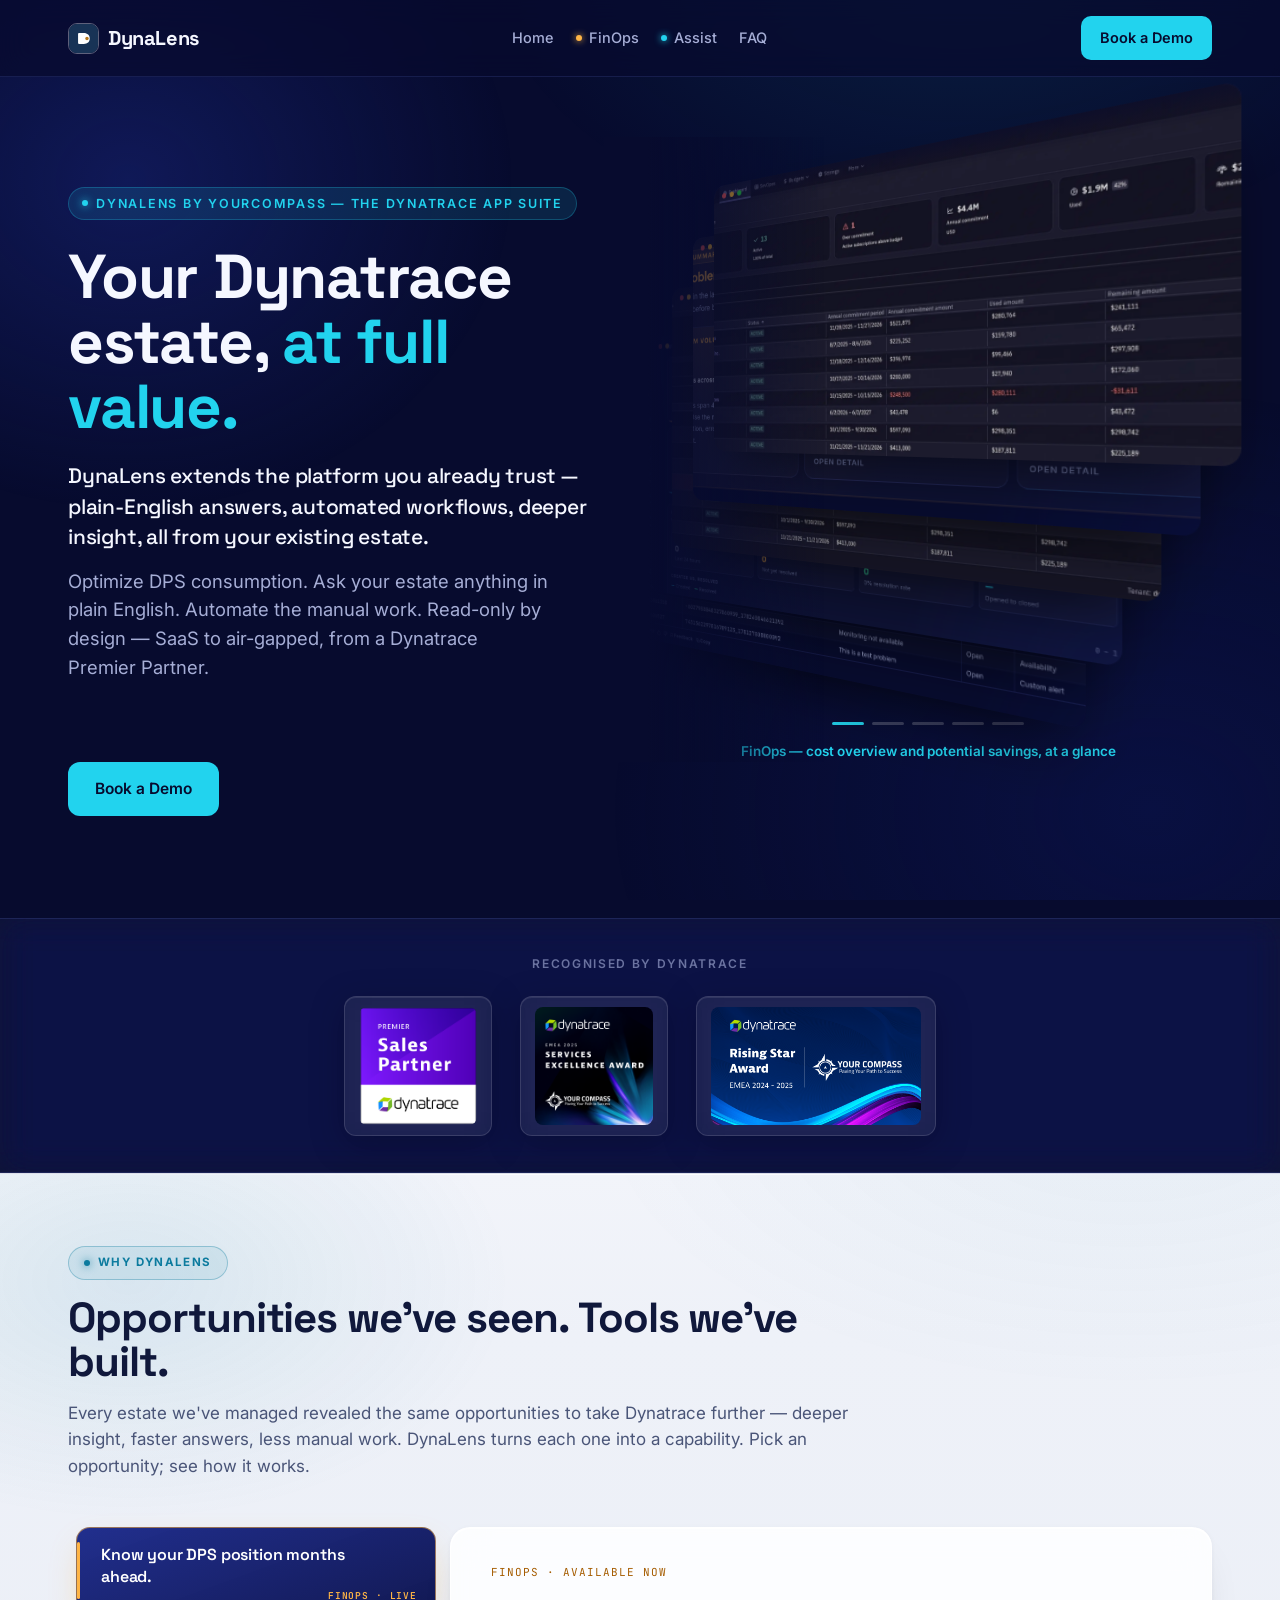
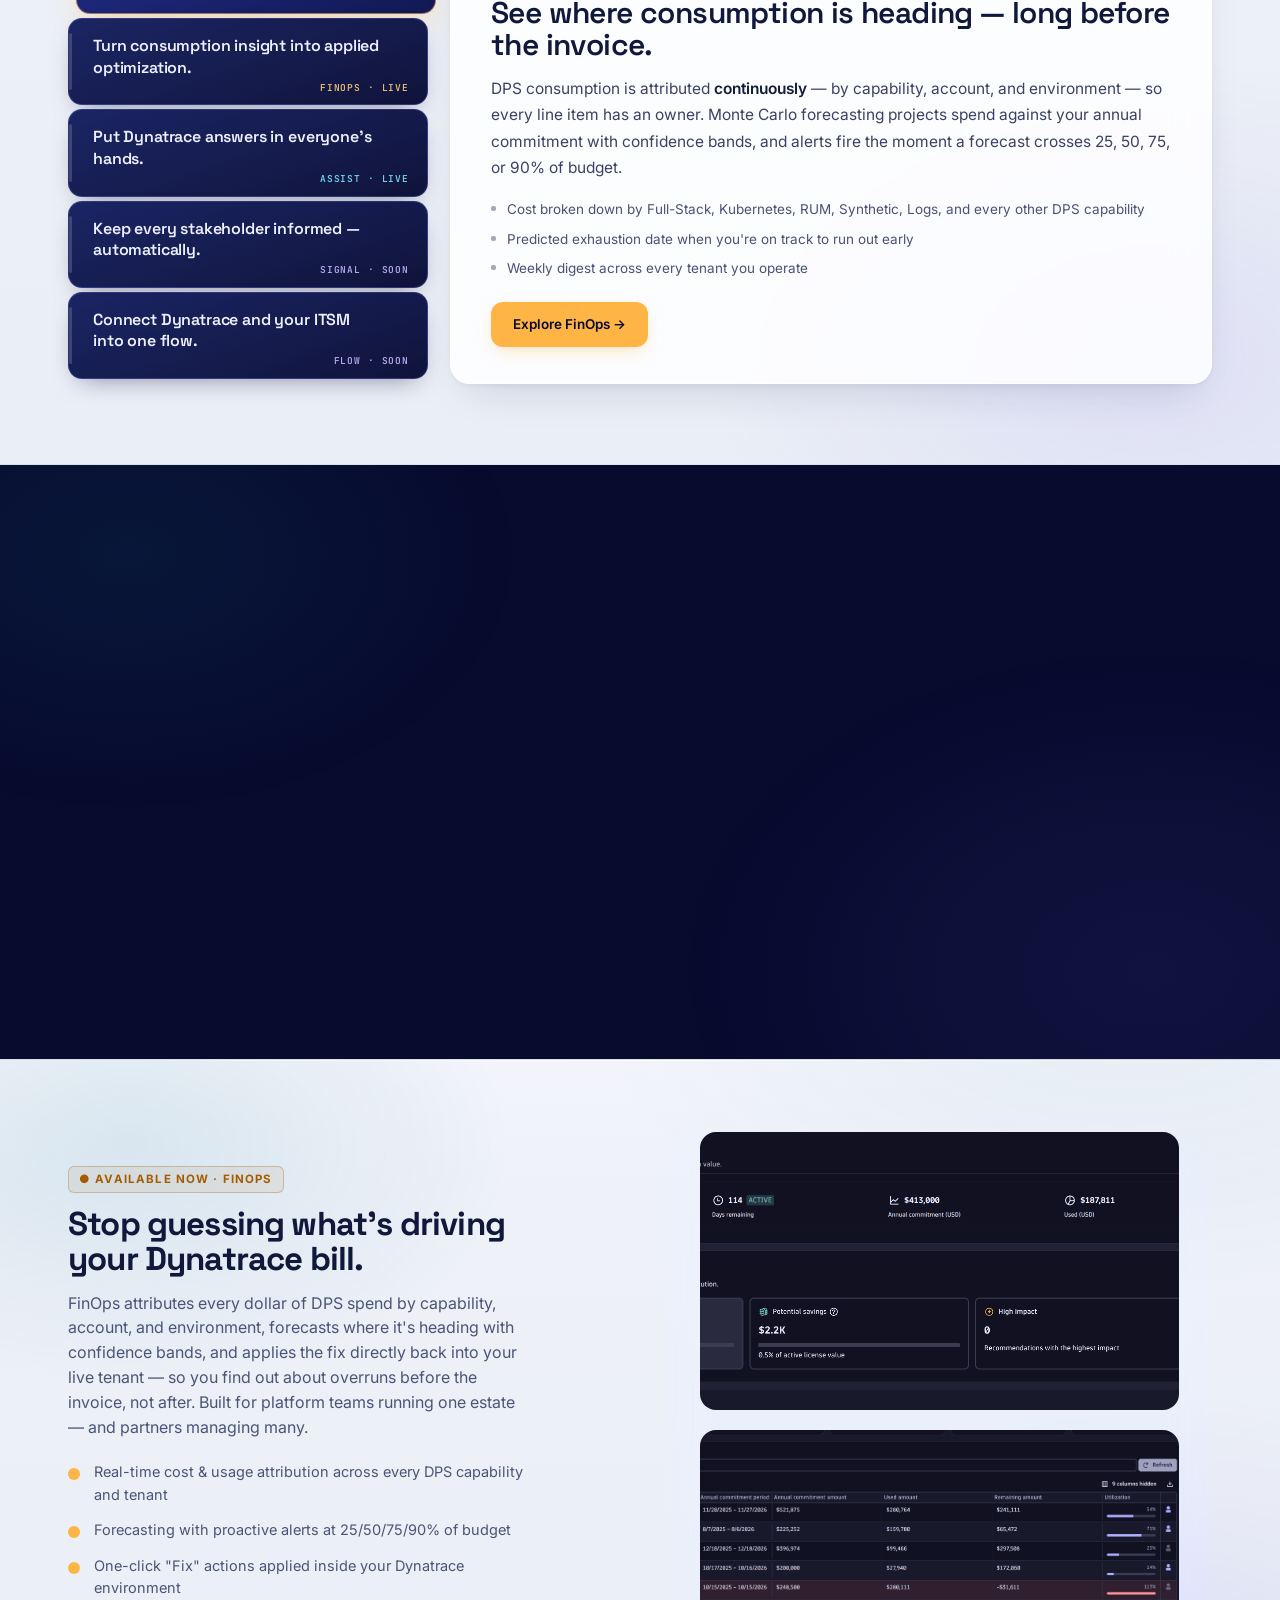
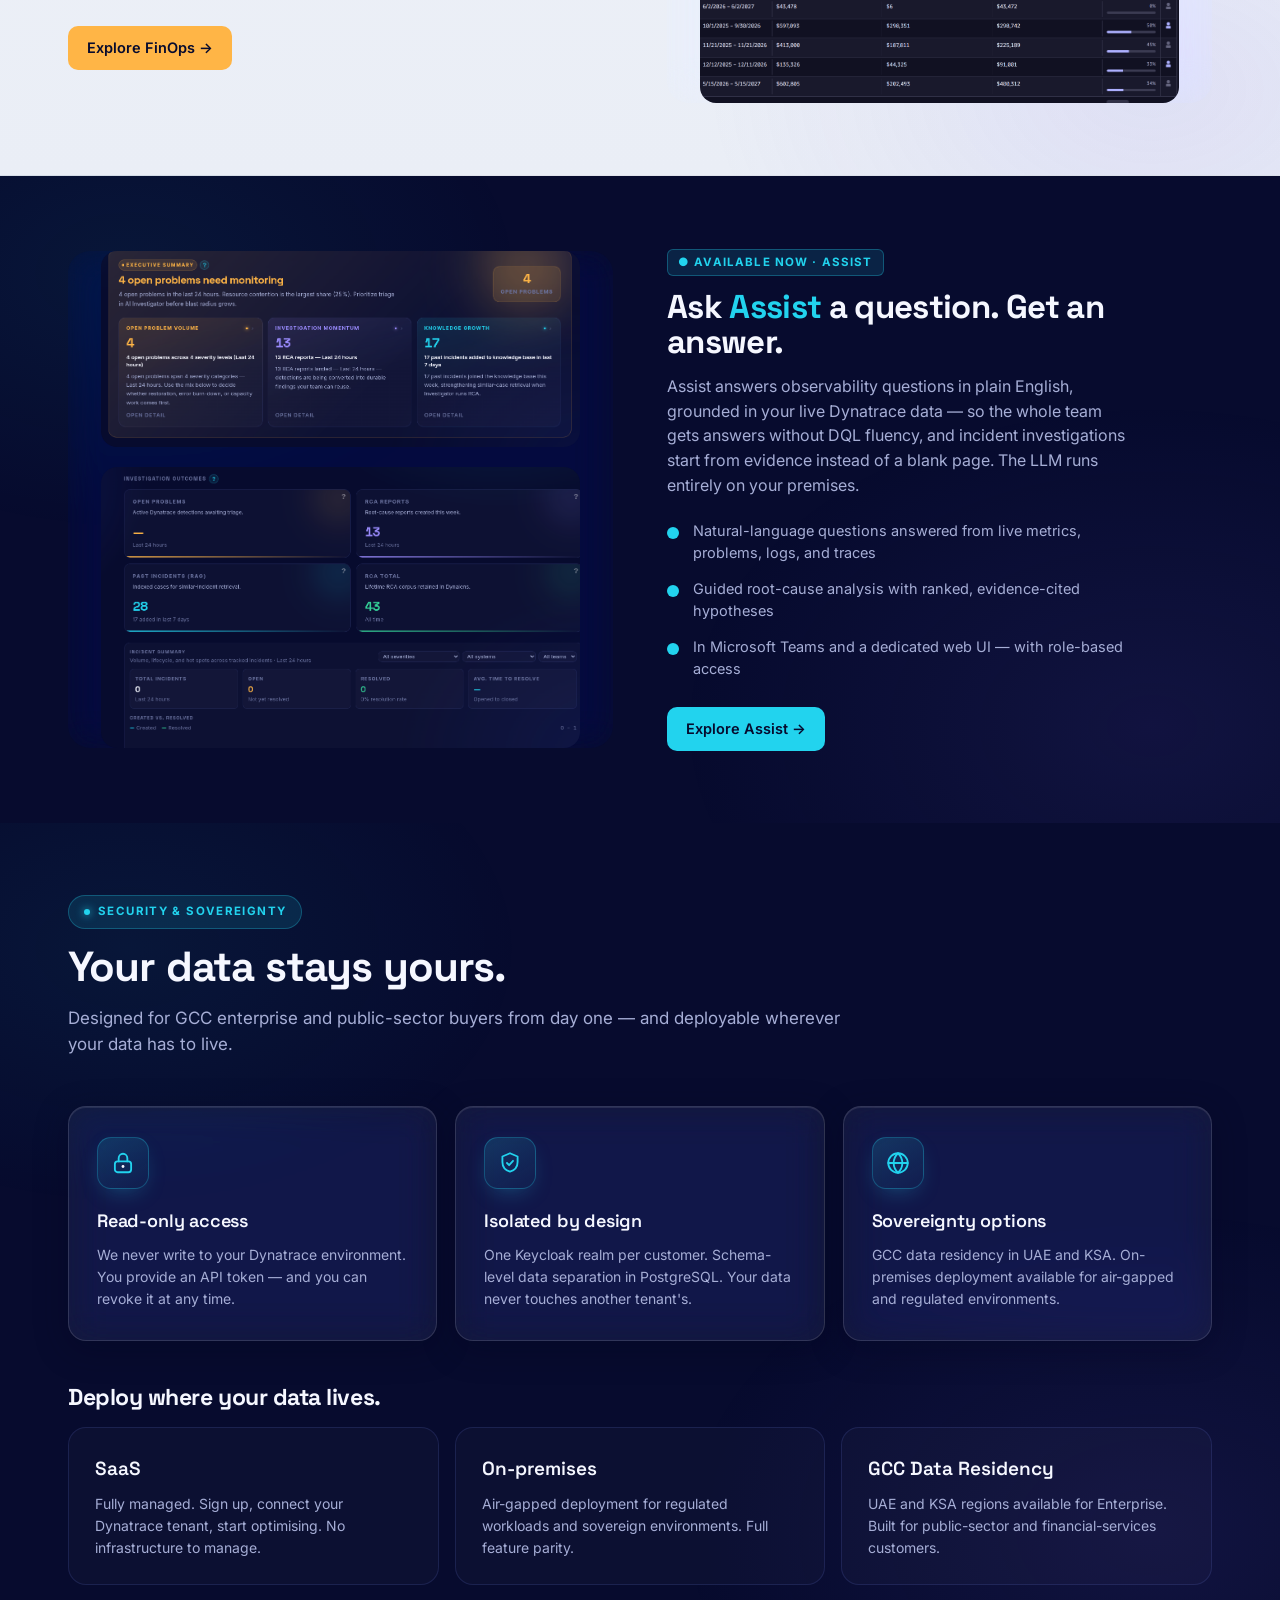
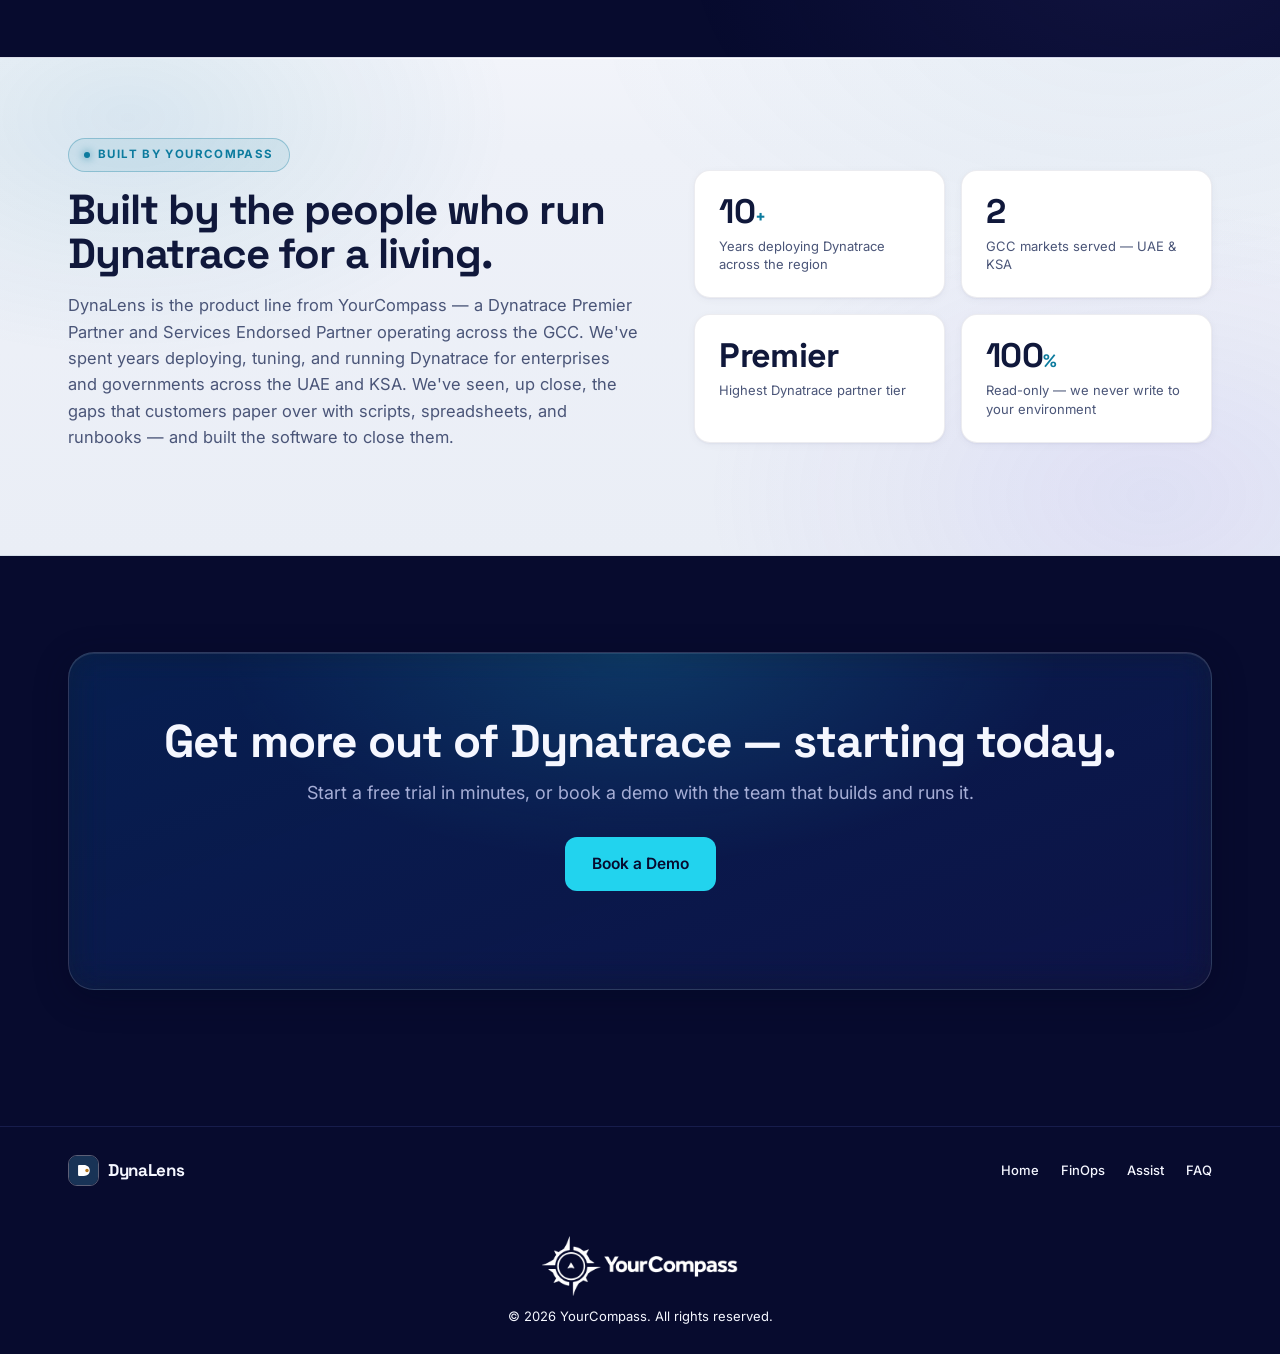
==== commit 78fe3a97: "Brighten fan-slider caption, swap homepage Assist section images - Hero fan carousel caption is now " ====
--- a/index.html
+++ b/index.html
@@ -287,8 +287,8 @@
       </div>
       <div>
         <div class="assist-visual assist-shot">
-          <img class="as-shot-1" src="assets/images/assist/ai-investigator.webp" alt="DynaLens Assist — AI Investigator answering a question about open problems" width="2222" height="1250" loading="lazy">
-          <img class="as-shot-2" src="assets/images/assist/problems-query.png" alt="DynaLens Assist answering &quot;What problems are open in Dynatrace right now?&quot;" width="1173" height="687" loading="lazy">
+          <img class="as-shot-1" src="assets/images/assist/executive-summary.png" alt="DynaLens Assist executive summary — open problems needing monitoring" width="1163" height="475" loading="lazy">
+          <img class="as-shot-2" src="assets/images/assist/investigation-outcomes.png" alt="DynaLens Assist investigation outcomes — RCA reports, past incidents, resolution stats" width="1173" height="687" loading="lazy">
         </div>
       </div>
     </div>
--- a/assets/css/home.css
+++ b/assets/css/home.css
@@ -31,7 +31,7 @@
   .hc-dot::after{content:"";width:100%;height:3px;border-radius:2px;background:rgba(255,255,255,.22);transition:all .25s ease}
   .hc-dot:hover::after{background:rgba(255,255,255,.4)}
   .hc-dot.active::after{background:var(--cyan)}
-  .hc-caption{margin:10px 0 0;text-align:center;font-size:13.5px;color:var(--text-dim);min-height:1.4em}
+  .hc-caption{margin:10px 0 0;text-align:center;font-size:13.5px;font-weight:600;color:var(--cyan);min-height:1.4em}
   /* ---------- HERO CAROUSEL — desktop (fan) ---------- */
   @media(min-width:901px){
     .hero-visual.hero-carousel{position:relative}
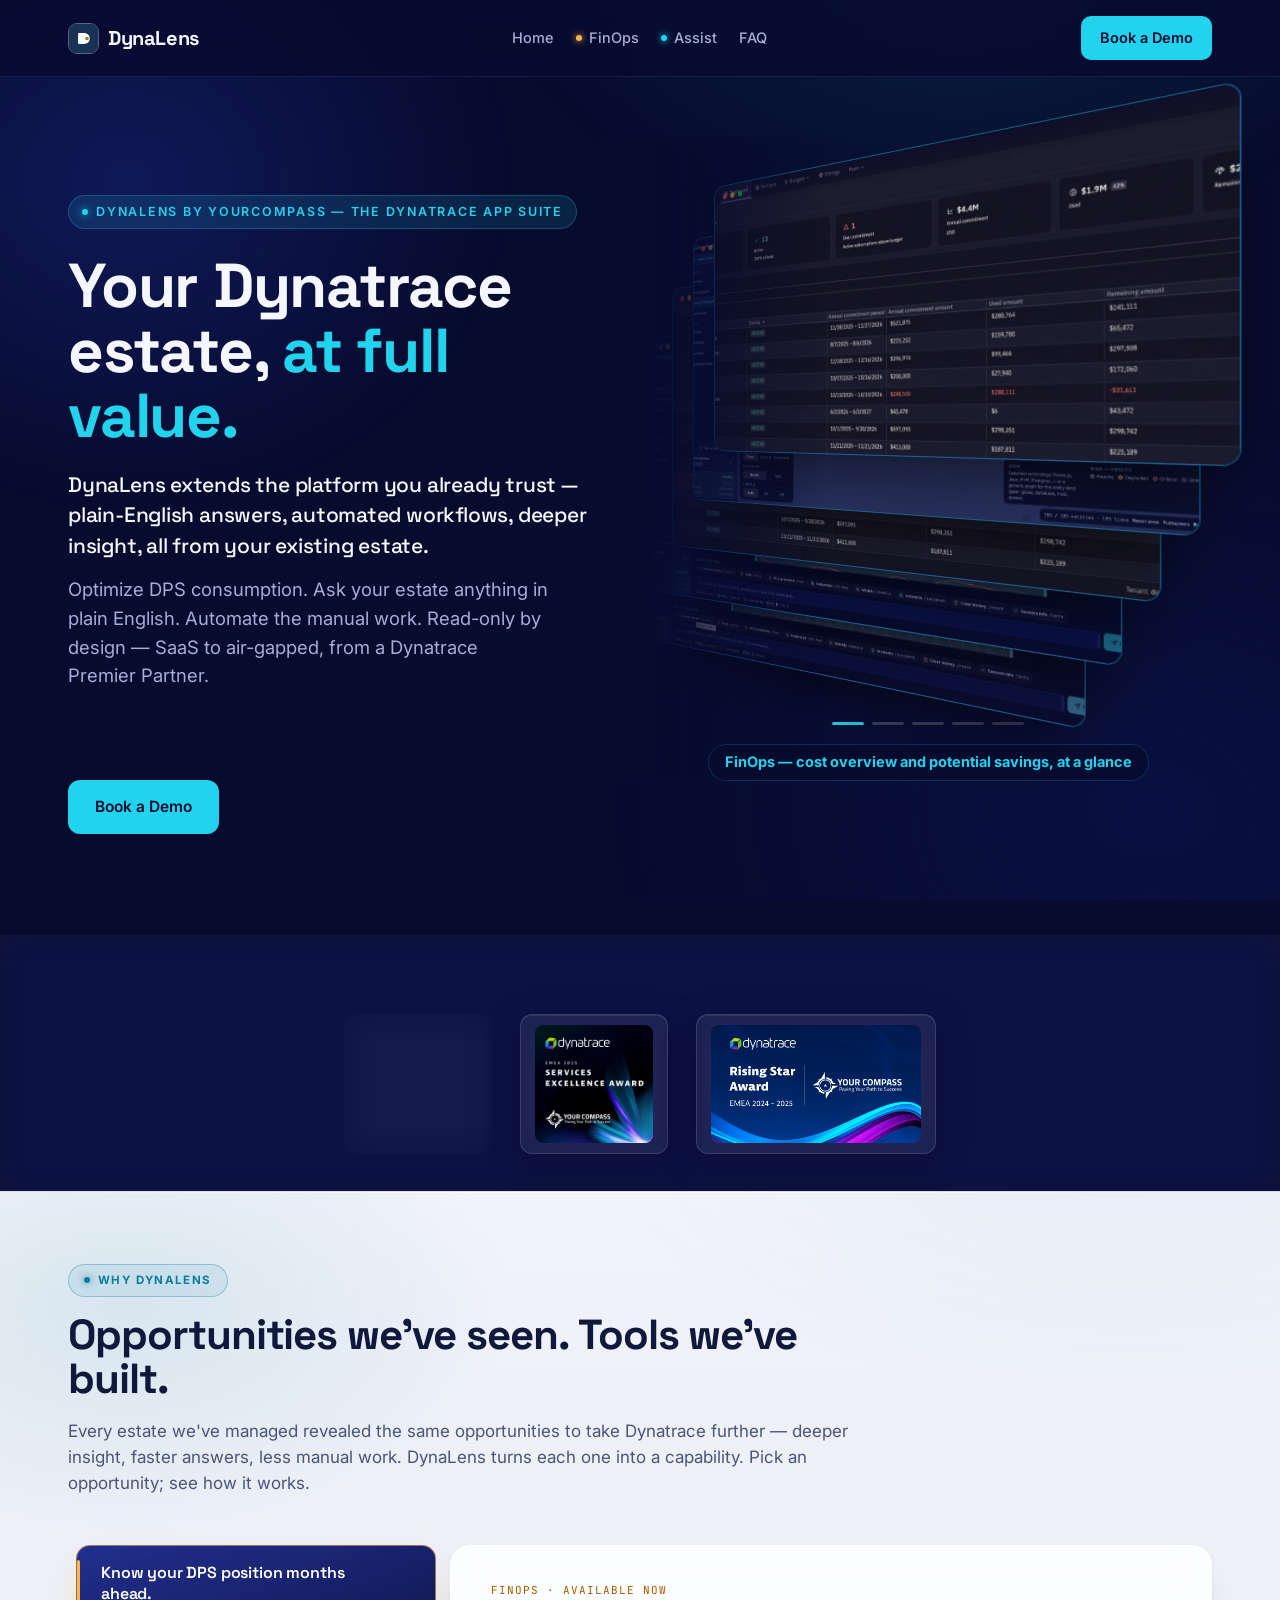
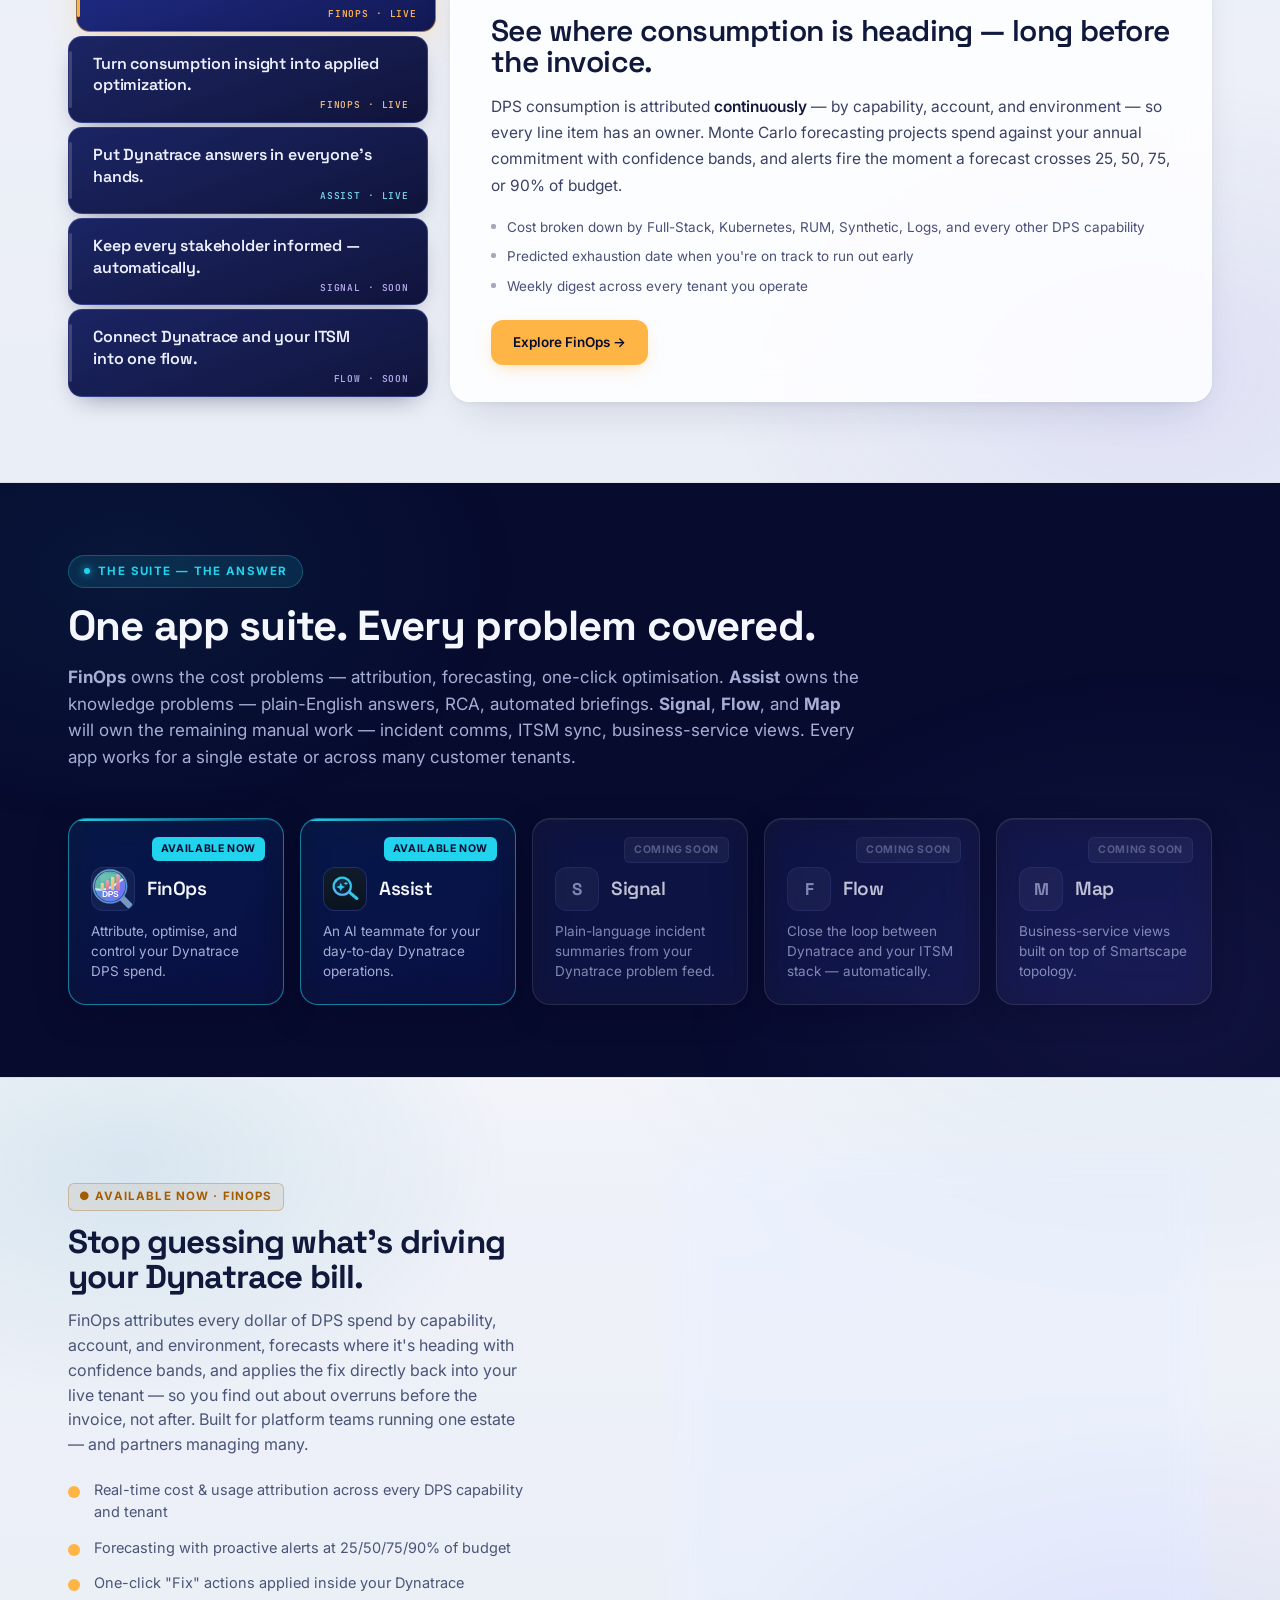
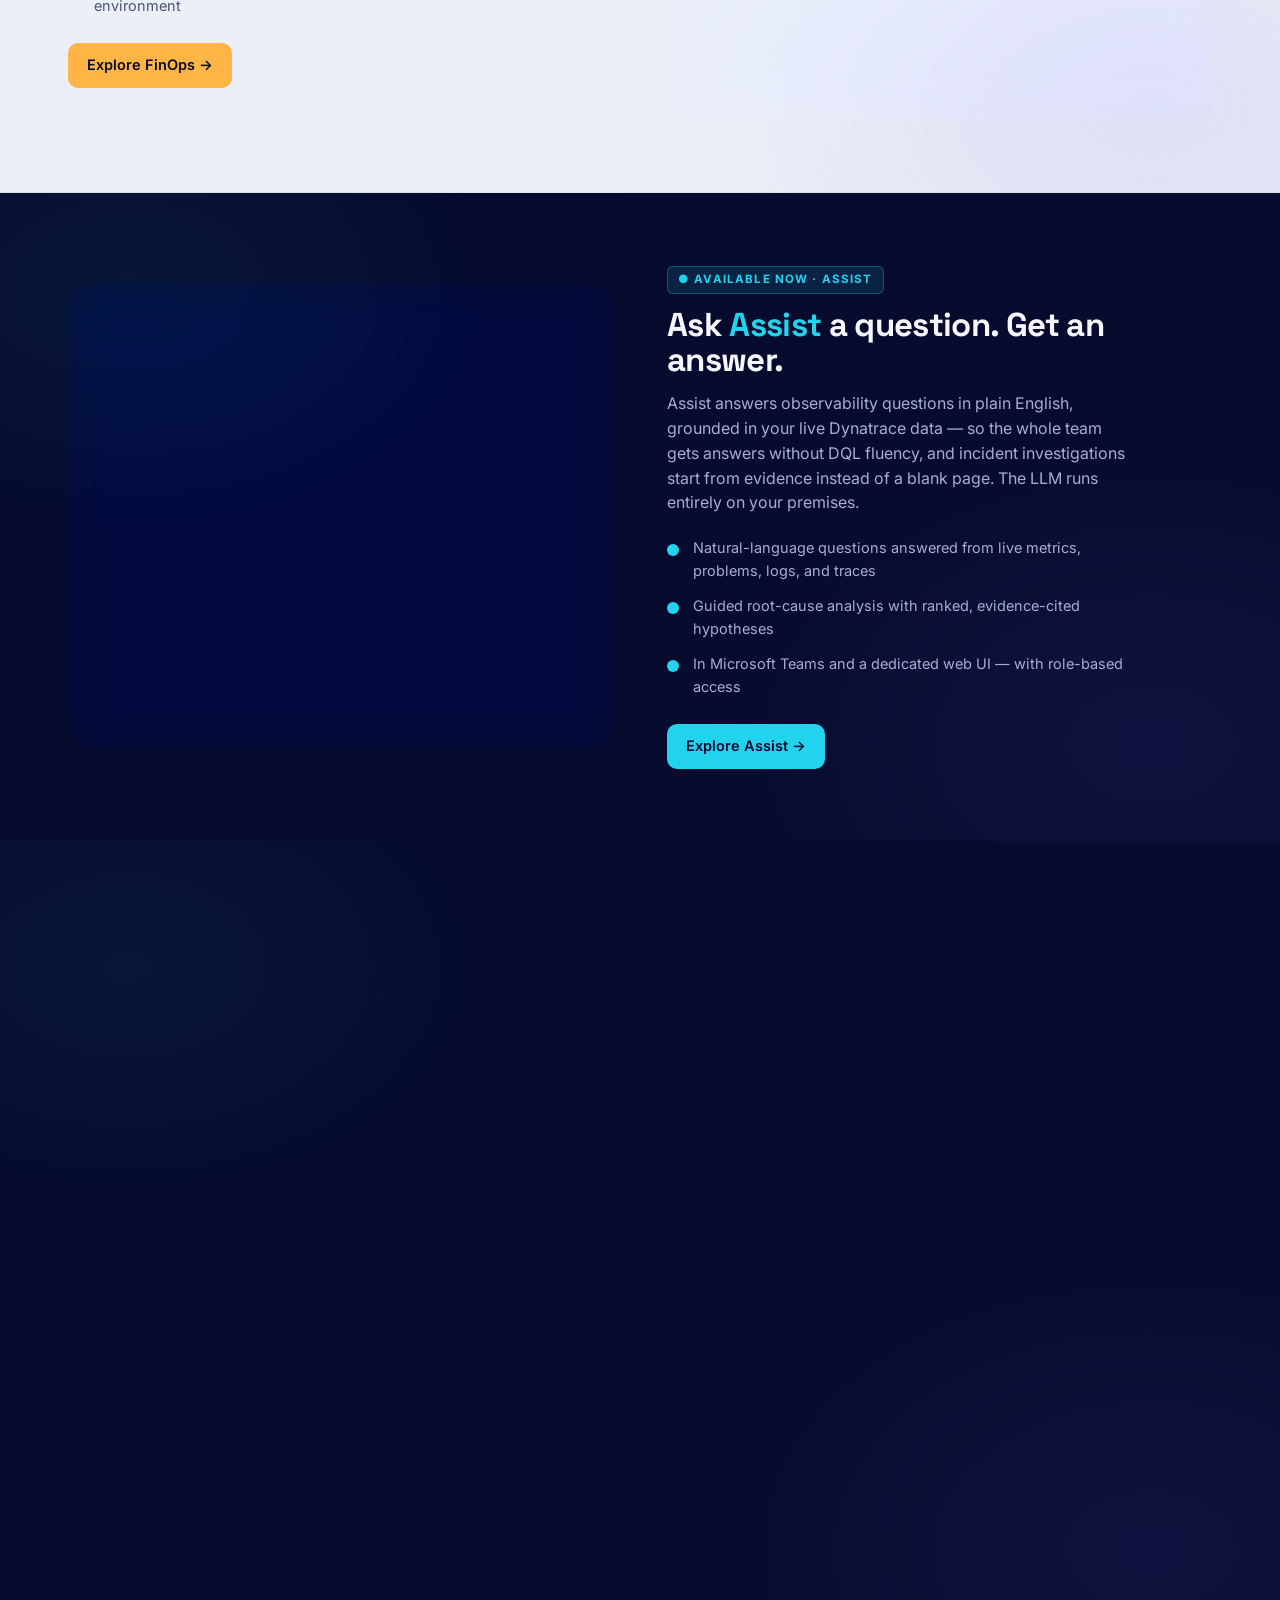
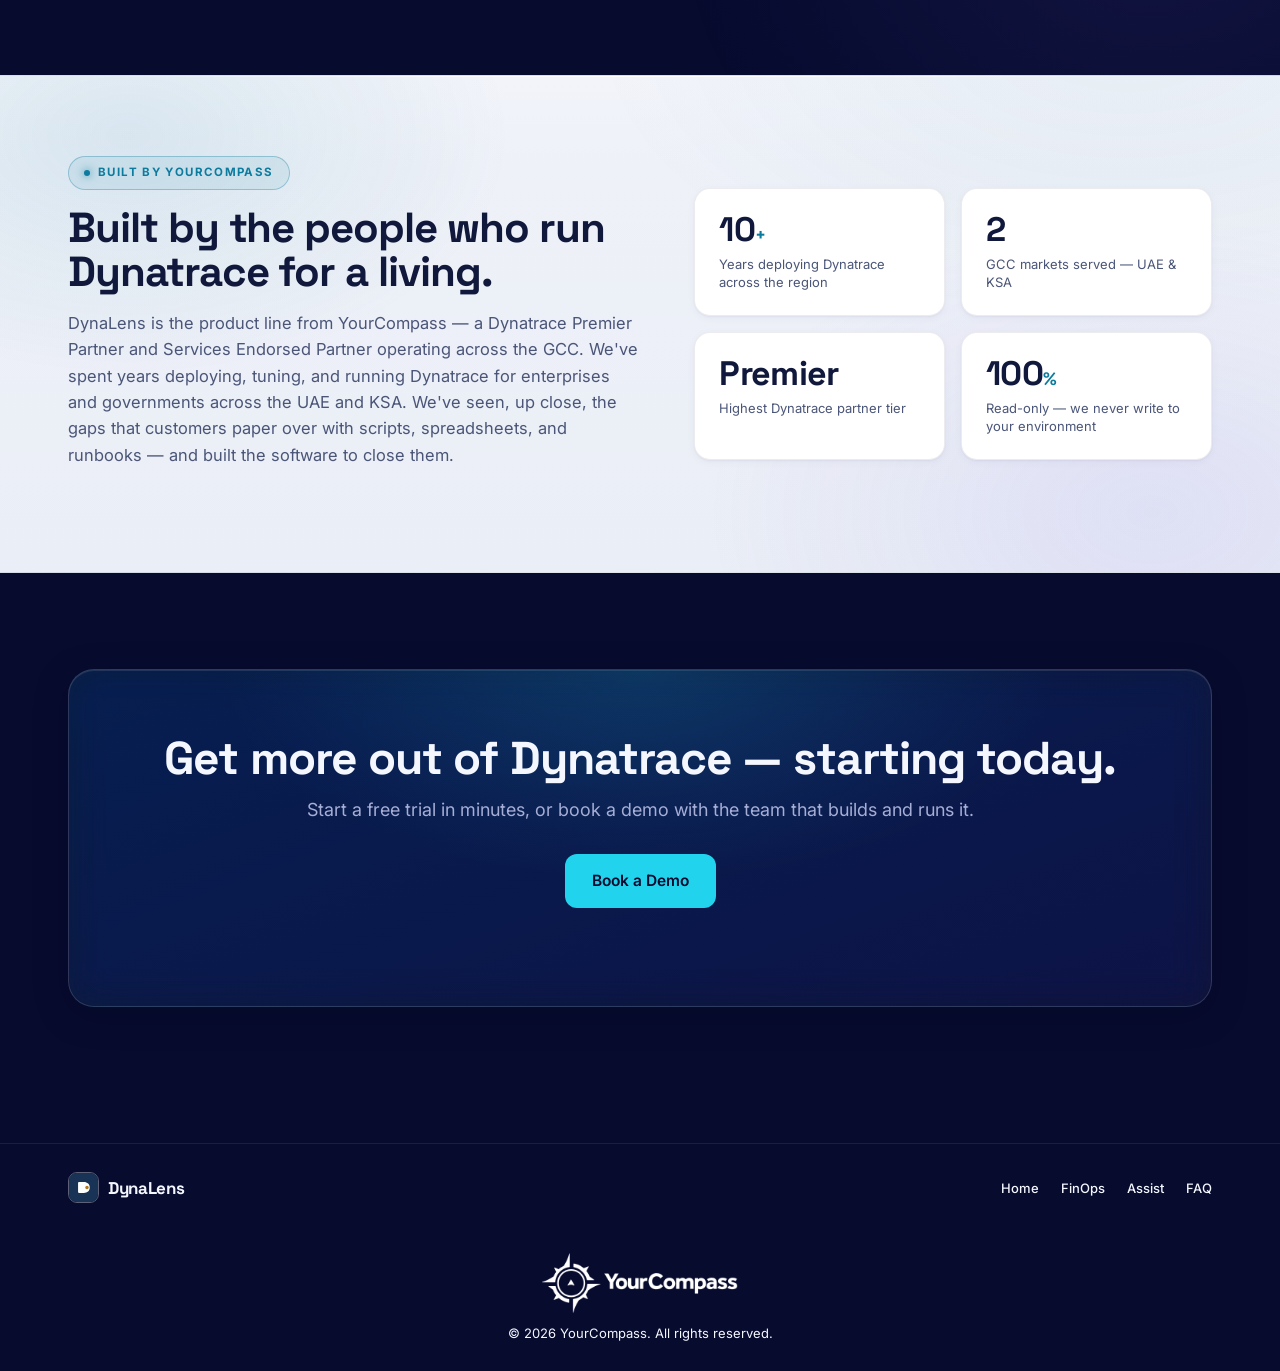
==== commit 0675f66e: "Swap in flashier real Assist screenshots, add real hero images to Assist page - New Assist screensho" ====
--- a/index.html
+++ b/index.html
@@ -61,21 +61,21 @@
             <div class="fan-bar"><span class="d d1"></span><span class="d d2"></span><span class="d d3"></span></div>
             <div class="hc-shot"><img src="assets/images/finops/hero-1.webp" alt="DynaLens FinOps dashboard screenshot" width="3108" height="1376" loading="lazy"></div>
           </div>
-          <div class="hc-slide" data-idx="1" data-caption="Assist — executive summary of open problems">
+          <div class="hc-slide" data-idx="1" data-caption="Assist — 3D topology map of your Dynatrace estate">
             <div class="fan-bar"><span class="d d1"></span><span class="d d2"></span><span class="d d3"></span></div>
-            <div class="hc-shot"><img src="assets/images/assist/executive-summary.png" alt="DynaLens Assist executive summary — open problems needing monitoring" width="1163" height="475" loading="lazy"></div>
+            <div class="hc-shot"><img src="assets/images/assist/topology-3d.png" alt="DynaLens Assist 3D Topology Analyzer — dependency map and blast radius" width="3452" height="1812" loading="lazy"></div>
           </div>
           <div class="hc-slide" data-idx="2" data-caption="FinOps — commitment utilization by tenant">
             <div class="fan-bar"><span class="d d1"></span><span class="d d2"></span><span class="d d3"></span></div>
             <div class="hc-shot"><img src="assets/images/finops/hero-2.webp" alt="DynaLens FinOps dashboard screenshot" width="3108" height="1376" loading="lazy"></div>
           </div>
-          <div class="hc-slide" data-idx="3" data-caption="Assist — investigation outcomes at a glance">
+          <div class="hc-slide" data-idx="3" data-caption="Assist — natural-language answers, charted instantly">
             <div class="fan-bar"><span class="d d1"></span><span class="d d2"></span><span class="d d3"></span></div>
-            <div class="hc-shot"><img src="assets/images/assist/investigation-outcomes.png" alt="DynaLens Assist investigation outcomes — RCA reports, past incidents, resolution stats" width="1173" height="687" loading="lazy"></div>
+            <div class="hc-shot"><img src="assets/images/assist/response-time-chart.png" alt="DynaLens Assist AI Investigator — response time chart with drill-down" width="3440" height="1802" loading="lazy"></div>
           </div>
-          <div class="hc-slide" data-idx="4" data-caption="Assist — ask a question, get open problems back">
+          <div class="hc-slide" data-idx="4" data-caption="Assist — spot error-rate spikes across every service">
             <div class="fan-bar"><span class="d d1"></span><span class="d d2"></span><span class="d d3"></span></div>
-            <div class="hc-shot"><img src="assets/images/assist/problems-query.png" alt="DynaLens Assist answering &quot;What problems are open in Dynatrace right now?&quot;" width="1173" height="687" loading="lazy"></div>
+            <div class="hc-shot"><img src="assets/images/assist/error-rate-chart.png" alt="DynaLens Assist AI Investigator — error-rate services chart" width="3438" height="1802" loading="lazy"></div>
           </div>
         </div>
         <div class="hc-dots" id="hcDots">
@@ -288,7 +288,7 @@
       <div>
         <div class="assist-visual assist-shot">
           <img class="as-shot-1" src="assets/images/assist/executive-summary.png" alt="DynaLens Assist executive summary — open problems needing monitoring" width="1163" height="475" loading="lazy">
-          <img class="as-shot-2" src="assets/images/assist/investigation-outcomes.png" alt="DynaLens Assist investigation outcomes — RCA reports, past incidents, resolution stats" width="1173" height="687" loading="lazy">
+          <img class="as-shot-2" src="assets/images/assist/topology-grid.png" alt="DynaLens Assist Topology Analyzer — dependency grid with blast radius" width="3430" height="1796" loading="lazy">
         </div>
       </div>
     </div>
--- a/assets/css/main.css
+++ b/assets/css/main.css
@@ -222,23 +222,8 @@
   .soon-tile .st-glyph{font-family:'Space Grotesk';font-weight:700;font-size:22px;color:var(--cyan);margin-bottom:10px;display:inline-block;width:42px;height:42px;line-height:42px;text-align:center;background:var(--cyan-soft);border:1px solid rgba(34,211,238,.25);border-radius:11px}
   .soon-tile h4{font-family:'Space Grotesk';font-weight:600;font-size:16px;margin-bottom:5px}
   .soon-tile p{font-size:12.5px;color:var(--text-faint);line-height:1.45}
-  /* finops slide visual = reuse .dash but compact stat focus */
   .finops-visual{background:linear-gradient(160deg, rgba(255,181,70,.06), rgba(7,11,46,.85));border:1px solid var(--line-strong);border-radius:22px;padding:24px;box-shadow:0 40px 90px -30px rgba(0,0,0,.8)}
-  .finops-visual .big-save{font-family:'JetBrains Mono';font-weight:700;font-size:54px;color:var(--amber);line-height:1;margin:6px 0 4px}
-  .finops-visual .save-cap{font-size:13px;color:var(--text-dim);margin-bottom:22px}
-  .fv-row{display:flex;gap:10px}
-  .fv-stat{flex:1;background:var(--card);border:1px solid var(--line);border-radius:12px;padding:13px}
-  .fv-stat .l{font-size:10.5px;color:var(--text-faint);text-transform:uppercase;letter-spacing:.07em;margin-bottom:6px}
-  .fv-stat .v{font-family:'JetBrains Mono';font-weight:700;font-size:19px}
-  /* assist hero-visual: Q&A panel, cyan-tinted (live status) */
   .assist-visual{background:linear-gradient(160deg, rgba(34,211,238,.07), rgba(7,11,46,.85));border:1px solid var(--line-strong);border-radius:22px;padding:24px;box-shadow:0 40px 90px -30px rgba(0,0,0,.8);display:flex;flex-direction:column;justify-content:center}
-  .av-block{background:var(--card);border:1px solid var(--line);border-radius:14px;padding:16px 18px;margin-bottom:12px}
-  .av-block:last-of-type{margin-bottom:0}
-  .av-label{font-size:10.5px;font-weight:700;letter-spacing:.08em;text-transform:uppercase;margin-bottom:8px;display:block}
-  .av-label.me{color:var(--text-faint)}
-  .av-label.ai{color:var(--cyan)}
-  .av-text{font-size:14px;line-height:1.5;color:var(--text)}
-  .av-text.q{color:var(--text-dim);font-style:italic}
   /* ---------- PARTNER STRIP ---------- */
   .partner-strip{border-top:1px solid var(--line);border-bottom:1px solid var(--line);background:linear-gradient(180deg,rgba(14,26,102,.25),transparent);margin-top:20px}
   .pbadge{display:flex;align-items:center;gap:10px;padding:11px 18px;border:1px solid var(--line-strong);border-radius:12px;background:var(--card);transition:all .25s ease;cursor:default}
@@ -251,44 +236,10 @@
   .pbadge .pb-txt{display:flex;flex-direction:column;line-height:1.2}
   .pbadge .pb-txt b{font-family:'Space Grotesk';font-weight:600;font-size:13.5px;color:var(--text)}
   .pbadge .pb-txt span{font-size:10.5px;color:var(--text-faint)}
-  /* ---------- HERO DASHBOARD (signature) ---------- */
-  .dash{
-    background:linear-gradient(160deg, rgba(14,26,102,.6), rgba(7,11,46,.85));
-    border:1px solid var(--line-strong);
-    border-radius:22px;
-    padding:20px;
-    box-shadow:0 40px 90px -30px rgba(0,0,0,.8), inset 0 1px 0 rgba(255,255,255,.05);
-    position:relative;overflow:hidden;
-  }
-  .dash::before{content:"";position:absolute;top:0;left:0;right:0;height:1px;background:linear-gradient(90deg,transparent,var(--cyan),transparent);opacity:.6}
-  .dash-bar{display:flex;align-items:center;gap:7px;margin-bottom:18px;padding-bottom:14px;border-bottom:1px solid var(--line)}
-  .dash-bar .d{width:10px;height:10px;border-radius:50%}
+  /* mac-window dots, reused by the hero fan carousel's title bar */
   .d1{background:#ff5f57}
   .d2{background:#febc2e}
   .d3{background:#28c840}
-  .dash-url{margin-left:10px;font-size:12px;color:var(--text-faint)}
-  .stat-row{display:grid;grid-template-columns:repeat(3,1fr);gap:12px;margin-bottom:18px}
-  .stat{background:var(--card);border:1px solid var(--line);border-radius:13px;padding:14px}
-  .stat .label{font-size:11px;color:var(--text-faint);text-transform:uppercase;letter-spacing:.08em;margin-bottom:7px}
-  .stat .val{font-family:'JetBrains Mono';font-weight:700;font-size:24px;color:var(--text)}
-  .stat .val.amber{color:var(--amber)}
-  .stat .delta{font-size:11.5px;font-weight:500;margin-top:4px}
-  .delta.up{color:var(--green)}
-  .delta.dim{color:var(--text-faint)}
-  .reco-head{display:flex;justify-content:space-between;align-items:center;margin-bottom:11px}
-  .reco-head .t{font-size:13px;font-weight:600;color:var(--text)}
-  .reco-head .c{font-size:11px;color:var(--cyan);background:var(--cyan-soft);padding:3px 9px;border-radius:100px;font-weight:600}
-  .reco{display:flex;justify-content:space-between;align-items:center;padding:10px 12px;background:var(--card);border:1px solid var(--line);border-radius:10px;margin-bottom:8px;opacity:0;transform:translateX(-12px)}
-  .reco.in{animation:slideIn .5s ease forwards}
-  @keyframes slideIn{to{opacity:1;transform:translateX(0)}}
-  .reco .name{font-size:13px;color:var(--text-dim)}
-  .reco .save{font-family:'JetBrains Mono';font-size:13px;font-weight:700;color:var(--amber)}
-  .tenants{margin-top:16px;padding-top:14px;border-top:1px solid var(--line)}
-  .tenant{display:flex;align-items:center;gap:10px;margin-bottom:9px}
-  .tenant .tn{font-size:11.5px;color:var(--text-faint);width:74px;font-family:'JetBrains Mono'}
-  .tbar{flex:1;height:7px;background:rgba(255,255,255,.05);border-radius:100px;overflow:hidden}
-  .tbar i{display:block;height:100%;width:0;border-radius:100px;background:linear-gradient(90deg,var(--navy-500),var(--cyan));transition:width 1.1s cubic-bezier(.2,.7,.2,1)}
-  .tval{font-size:11.5px;font-family:'JetBrains Mono';color:var(--text-dim);width:42px;text-align:right}
   /* ---------- SECTIONS ---------- */
   section.blk{padding:72px 0;position:relative}
   @media(max-width:760px){
@@ -466,12 +417,6 @@
     .hero{padding:36px 0 32px}
     .hero-actions{flex-direction:column;align-items:stretch}
     .hero-actions .btn{width:100%;justify-content:center}
-    .dash{padding:16px}
-    .stat-row{grid-template-columns:1fr 1fr;gap:8px}
-    .stat-row .stat:last-child{grid-column:1 / -1}
-    .reco{flex-wrap:wrap;gap:4px}
-    .fv-row{flex-direction:column}
-    .mini-dash .stat-row{grid-template-columns:1fr}
     .carousel-ctl{flex-wrap:wrap;justify-content:center;gap:12px}
     .suite{grid-template-columns:1fr}
     .soon-stack{grid-template-columns:1fr}
@@ -510,7 +455,6 @@
     backdrop-filter:blur(12px);-webkit-backdrop-filter:blur(12px);
     border-color:rgba(255,255,255,.18)}
   .btn-ghost:hover{background:rgba(255,255,255,.12)}
-  .fv-stat,.av-block,.reco{background:rgba(255,255,255,.045);border-color:rgba(255,255,255,.1)}
   /* ---- light glass surfaces (frosted white) ---- */
   .section-light .btn-ghost{
     background:rgba(255,255,255,.5);
--- a/assets/css/home.css
+++ b/assets/css/home.css
@@ -15,7 +15,7 @@
   }
   /* ---------- HERO CAROUSEL (shared) ---------- */
   .hc-stage{position:relative}
-  .hc-slide{position:absolute;top:50%;left:50%;border-radius:14px;overflow:hidden;display:flex;flex-direction:column;background:linear-gradient(165deg,rgba(20,30,110,.92),rgba(7,11,46,.97));box-shadow:0 30px 60px -20px rgba(0,0,0,.65);transition:transform .5s cubic-bezier(.2,.8,.2,1),box-shadow .5s ease;will-change:transform}
+  .hc-slide{position:absolute;top:50%;left:50%;border-radius:14px;overflow:hidden;display:flex;flex-direction:column;background:linear-gradient(165deg,rgba(20,30,110,.92),rgba(7,11,46,.97));border:1px solid rgba(34,211,238,.4);box-shadow:0 30px 60px -20px rgba(0,0,0,.65);transition:transform .5s cubic-bezier(.2,.8,.2,1),box-shadow .5s ease;will-change:transform}
   .hc-slide:hover{box-shadow:0 40px 80px -20px rgba(0,0,0,.75)}
   .fan-bar{position:relative;z-index:2;display:flex;gap:5px;padding:9px 12px;flex-shrink:0;background:linear-gradient(180deg,rgba(7,11,46,.55) 0%,rgba(7,11,46,0) 100%)}
   .fan-bar .d{width:6px;height:6px;border-radius:50%}
@@ -31,7 +31,7 @@
   .hc-dot::after{content:"";width:100%;height:3px;border-radius:2px;background:rgba(255,255,255,.22);transition:all .25s ease}
   .hc-dot:hover::after{background:rgba(255,255,255,.4)}
   .hc-dot.active::after{background:var(--cyan)}
-  .hc-caption{margin:10px 0 0;text-align:center;font-size:13.5px;font-weight:600;color:var(--cyan);min-height:1.4em}
+  .hc-caption{position:relative;z-index:10;margin:14px auto 0;text-align:center;font-size:14.5px;font-weight:700;color:var(--cyan);min-height:1.4em;width:fit-content;max-width:90%;padding:6px 16px;border-radius:100px;background:rgba(7,11,46,.82);backdrop-filter:blur(6px);-webkit-backdrop-filter:blur(6px);box-shadow:0 0 0 1px rgba(34,211,238,.18)}
   /* ---------- HERO CAROUSEL — desktop (fan) ---------- */
   @media(min-width:901px){
     .hero-visual.hero-carousel{position:relative}
@@ -144,16 +144,6 @@
   .app-list li.fo::before{background:#FFB546}
   /* keep the Assist Q&A panel dark inside the light section — presented as a product screenshot */
   .section-light .assist-visual{background:linear-gradient(160deg,#0E1A66,#070B2E);border-color:rgba(120,140,255,.28);box-shadow:var(--shadow-lg)}
-  .section-light .assist-visual .dash-bar{border-bottom-color:rgba(120,140,255,.14)}
-  .section-light .assist-visual .dash-url{color:#6B73A0}
-  .section-light .assist-visual .av-block{background:rgba(255,255,255,.03);border-color:rgba(120,140,255,.14)}
-  .section-light .assist-visual .av-text{color:#F5F7FF}
-  .section-light .assist-visual .av-text.q{color:#A6AED6}
-  .section-light .assist-visual .av-label.me{color:#6B73A0}
-  .section-light .assist-visual .av-label.ai{color:#22D3EE}
-  .section-light .assist-visual .fv-stat{background:rgba(255,255,255,.03);border-color:rgba(120,140,255,.14)}
-  .section-light .assist-visual .fv-stat .l{color:#6B73A0}
-  .section-light .assist-visual .fv-stat .v{color:#F5F7FF}
   .app-sec .app{border-top:none;padding:0}
   @media(max-width:560px){
     .dps-table-wrap{overflow-x:auto}
@@ -300,9 +290,6 @@
   .section-light .app-eye.fo{color:#A55C00;border-color:rgba(165,92,0,.3);background:rgba(165,92,0,.08)}
   /* ---- finops visual as dark screenshot inside light section ---- */
   .section-light .finops-visual{background:linear-gradient(160deg,rgba(14,26,102,.92),rgba(7,11,46,.94));border-color:rgba(120,140,255,.3);box-shadow:var(--shadow-lg)}
-  .section-light .finops-visual .fv-stat{background:rgba(255,255,255,.03);border-color:rgba(120,140,255,.14)}
-  .section-light .finops-visual .fv-stat .l{color:#6B73A0}
-  .section-light .finops-visual .fv-stat .v{color:#F5F7FF}
   .section-light .finops-visual .save-cap{color:#6B73A0}
   /* ---- prominent dark tabs on light (overrides earlier light-tab rules) ---- */
   .section-light .ptab-item{background:linear-gradient(160deg,rgba(16,26,92,.95),rgba(8,12,52,.97));border-color:rgba(120,140,255,.25);color:#A6AED6;box-shadow:0 10px 26px -12px rgba(8,12,52,.5);transition:transform .3s cubic-bezier(.4,0,.2,1),box-shadow .3s,border-color .3s,color .3s}
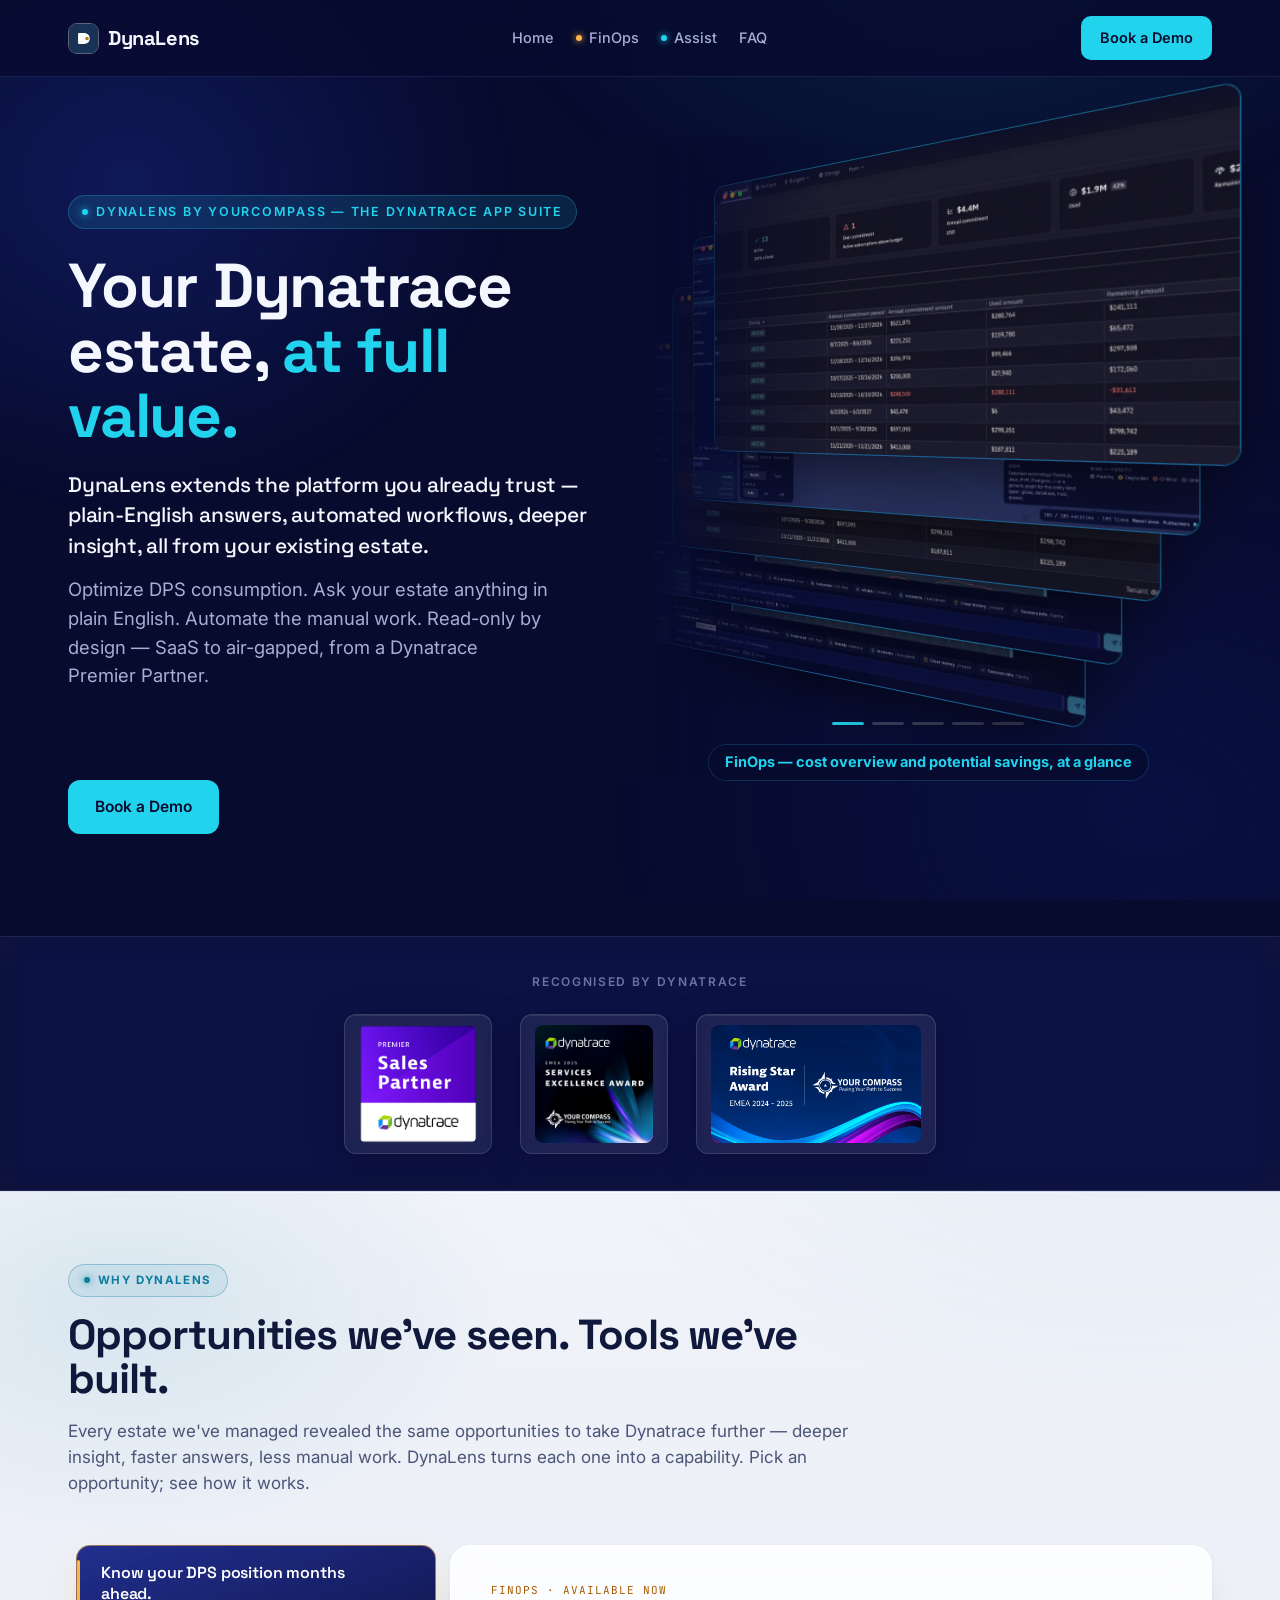
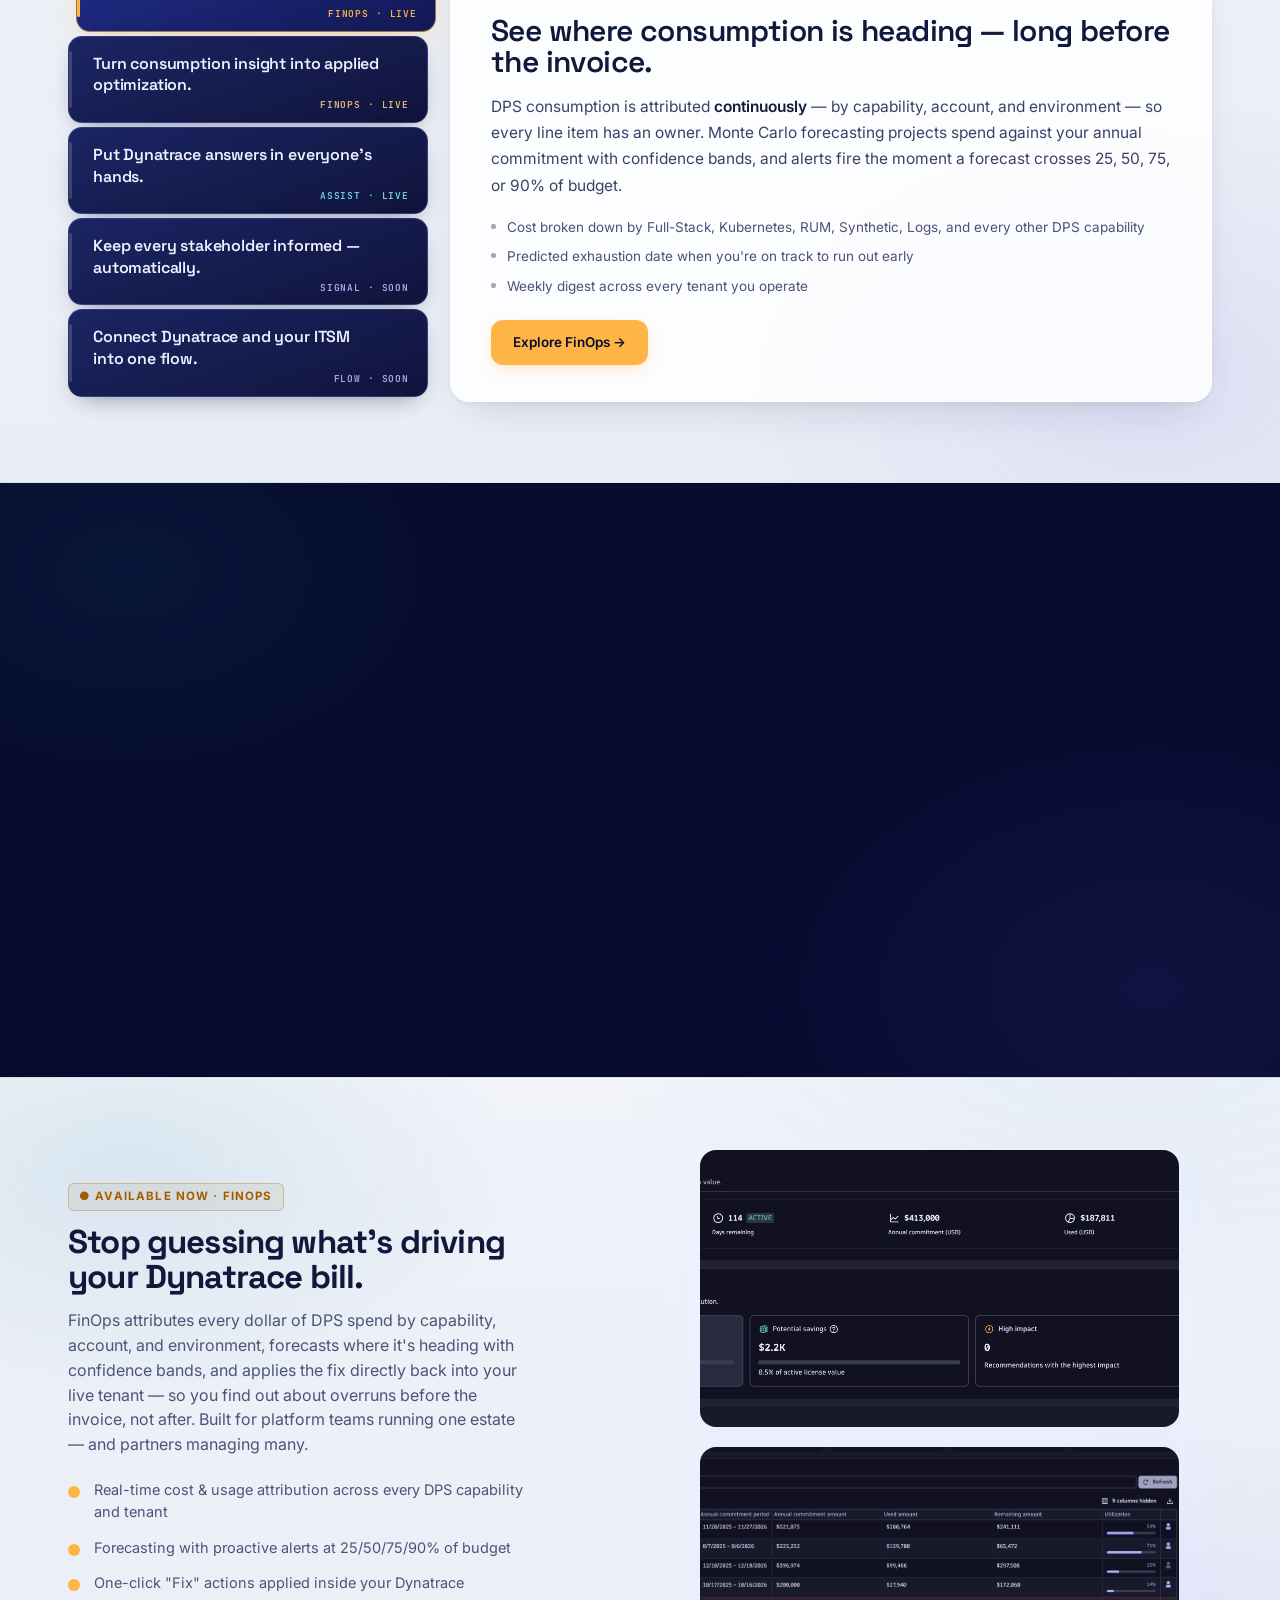
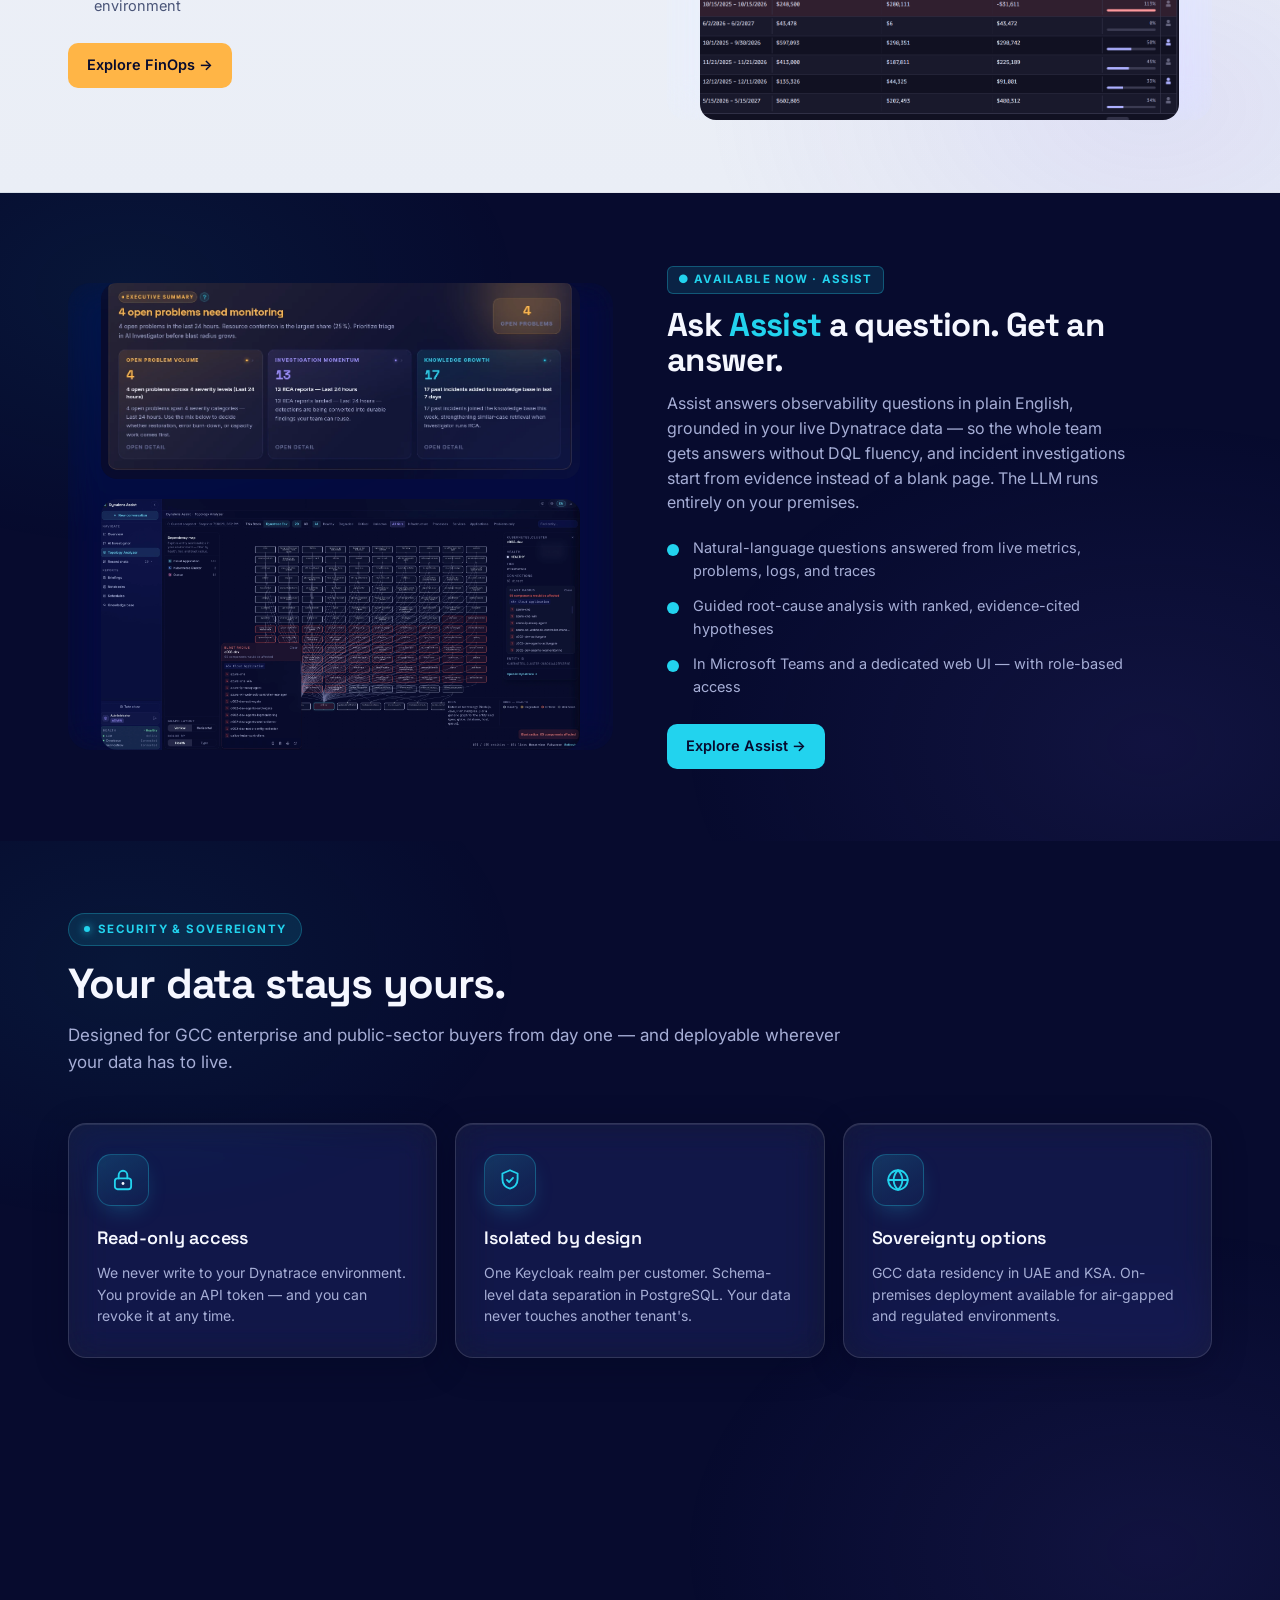
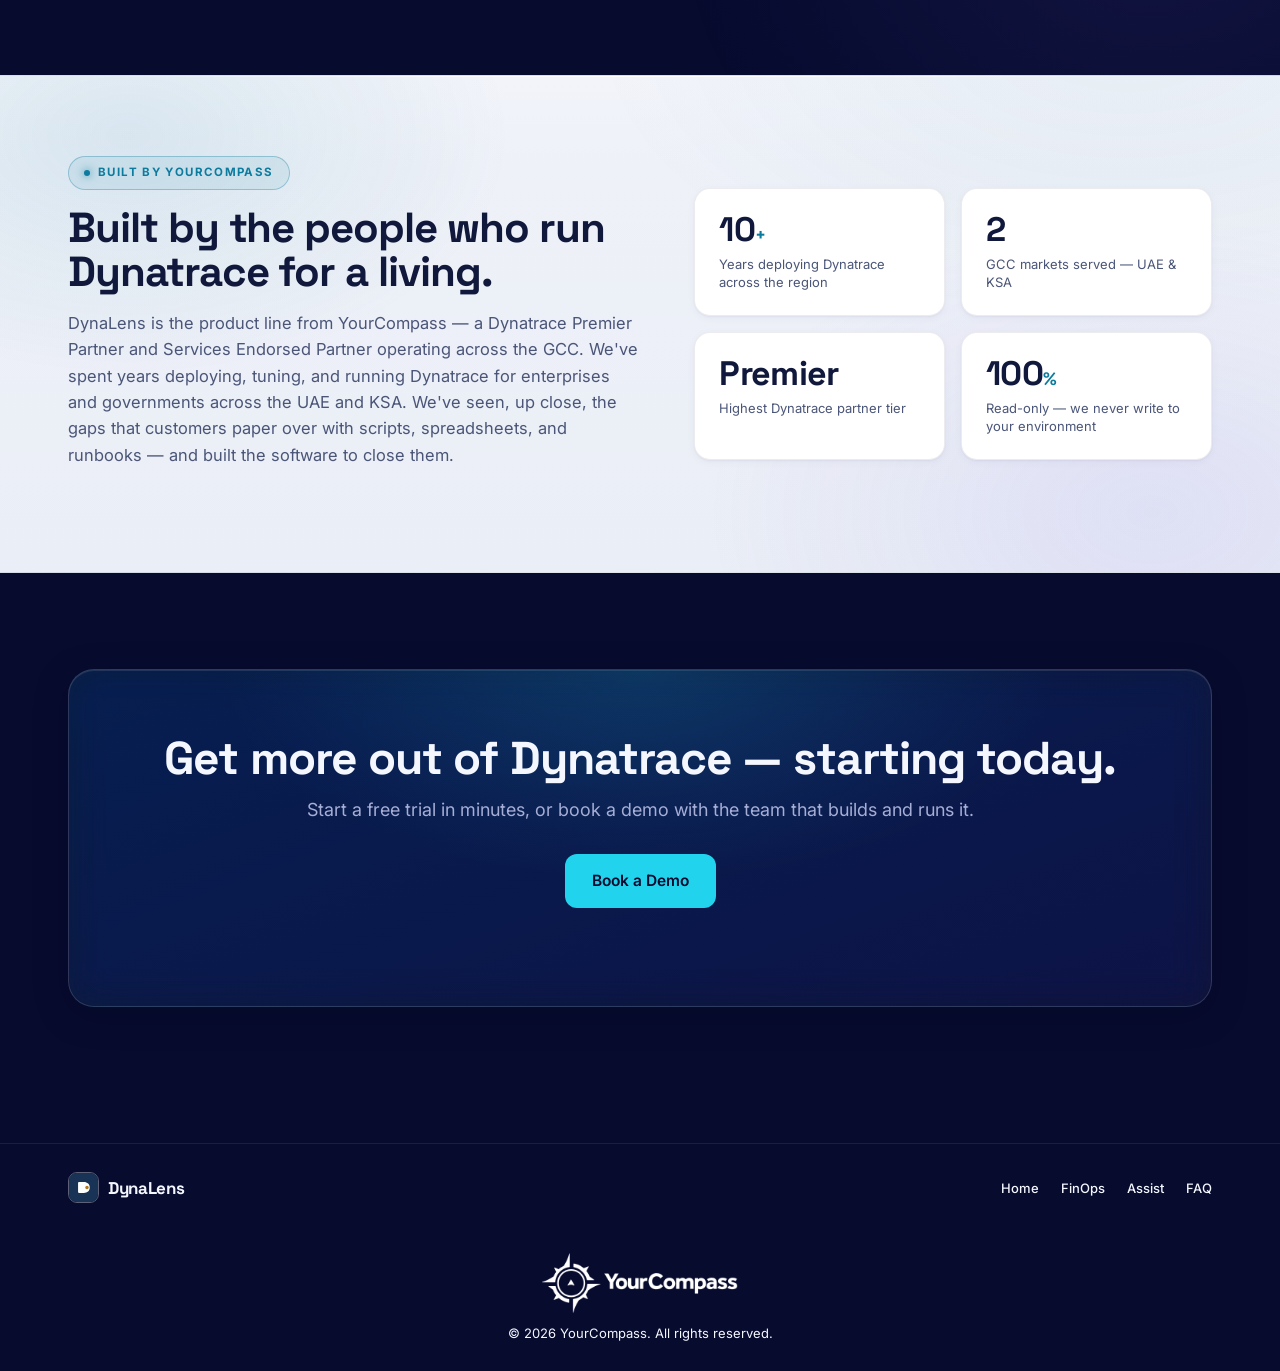
==== commit 7387000b: "Swap Assist screenshots to WebP, drop the heavy PNGs Same 5 images, same dimensions, all now .webp: " ====
--- a/index.html
+++ b/index.html
@@ -63,7 +63,7 @@
           </div>
           <div class="hc-slide" data-idx="1" data-caption="Assist — 3D topology map of your Dynatrace estate">
             <div class="fan-bar"><span class="d d1"></span><span class="d d2"></span><span class="d d3"></span></div>
-            <div class="hc-shot"><img src="assets/images/assist/topology-3d.png" alt="DynaLens Assist 3D Topology Analyzer — dependency map and blast radius" width="3452" height="1812" loading="lazy"></div>
+            <div class="hc-shot"><img src="assets/images/assist/topology-3d.webp" alt="DynaLens Assist 3D Topology Analyzer — dependency map and blast radius" width="3452" height="1812" loading="lazy"></div>
           </div>
           <div class="hc-slide" data-idx="2" data-caption="FinOps — commitment utilization by tenant">
             <div class="fan-bar"><span class="d d1"></span><span class="d d2"></span><span class="d d3"></span></div>
@@ -71,11 +71,11 @@
           </div>
           <div class="hc-slide" data-idx="3" data-caption="Assist — natural-language answers, charted instantly">
             <div class="fan-bar"><span class="d d1"></span><span class="d d2"></span><span class="d d3"></span></div>
-            <div class="hc-shot"><img src="assets/images/assist/response-time-chart.png" alt="DynaLens Assist AI Investigator — response time chart with drill-down" width="3440" height="1802" loading="lazy"></div>
+            <div class="hc-shot"><img src="assets/images/assist/response-time-chart.webp" alt="DynaLens Assist AI Investigator — response time chart with drill-down" width="3440" height="1802" loading="lazy"></div>
           </div>
           <div class="hc-slide" data-idx="4" data-caption="Assist — spot error-rate spikes across every service">
             <div class="fan-bar"><span class="d d1"></span><span class="d d2"></span><span class="d d3"></span></div>
-            <div class="hc-shot"><img src="assets/images/assist/error-rate-chart.png" alt="DynaLens Assist AI Investigator — error-rate services chart" width="3438" height="1802" loading="lazy"></div>
+            <div class="hc-shot"><img src="assets/images/assist/error-rate-chart.webp" alt="DynaLens Assist AI Investigator — error-rate services chart" width="3438" height="1802" loading="lazy"></div>
           </div>
         </div>
         <div class="hc-dots" id="hcDots">
@@ -287,8 +287,8 @@
       </div>
       <div>
         <div class="assist-visual assist-shot">
-          <img class="as-shot-1" src="assets/images/assist/executive-summary.png" alt="DynaLens Assist executive summary — open problems needing monitoring" width="1163" height="475" loading="lazy">
-          <img class="as-shot-2" src="assets/images/assist/topology-grid.png" alt="DynaLens Assist Topology Analyzer — dependency grid with blast radius" width="3430" height="1796" loading="lazy">
+          <img class="as-shot-1" src="assets/images/assist/executive-summary.webp" alt="DynaLens Assist executive summary — open problems needing monitoring" width="1163" height="475" loading="lazy">
+          <img class="as-shot-2" src="assets/images/assist/topology-grid.webp" alt="DynaLens Assist Topology Analyzer — dependency grid with blast radius" width="3430" height="1796" loading="lazy">
         </div>
       </div>
     </div>
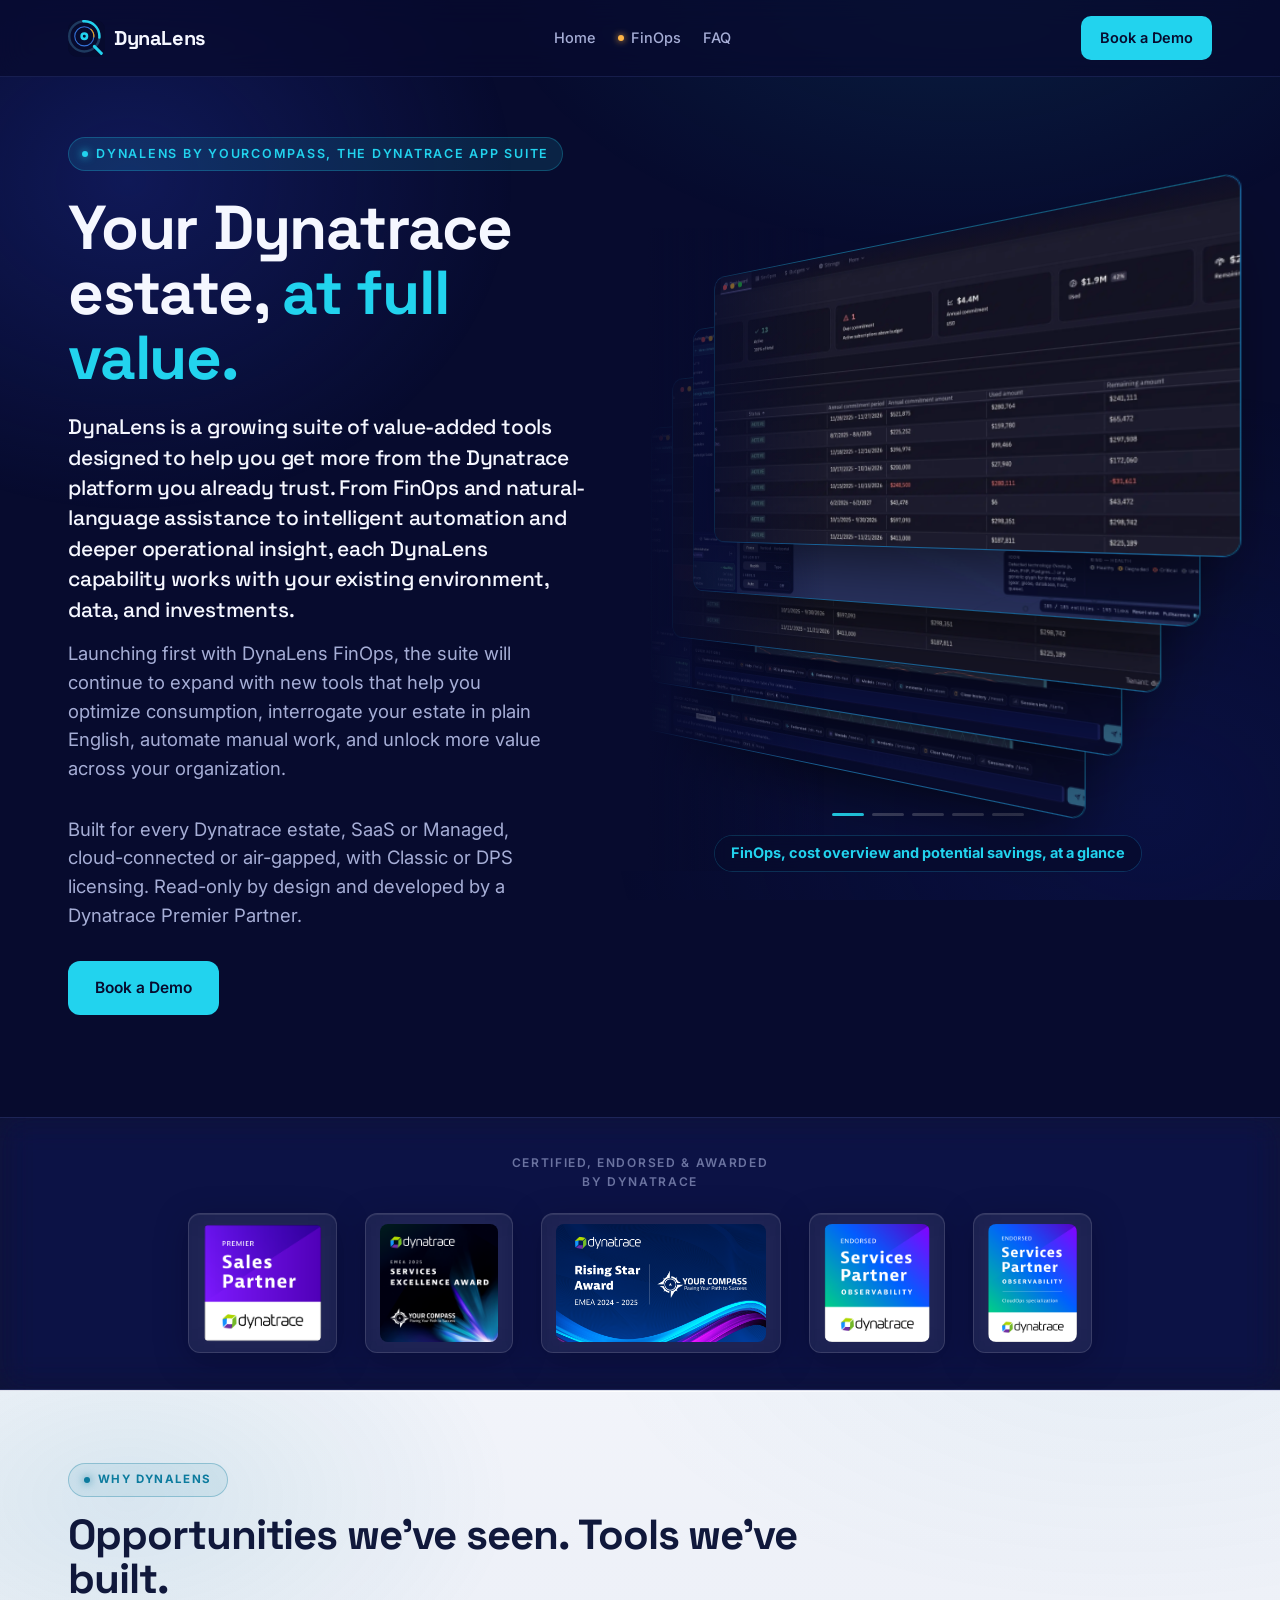
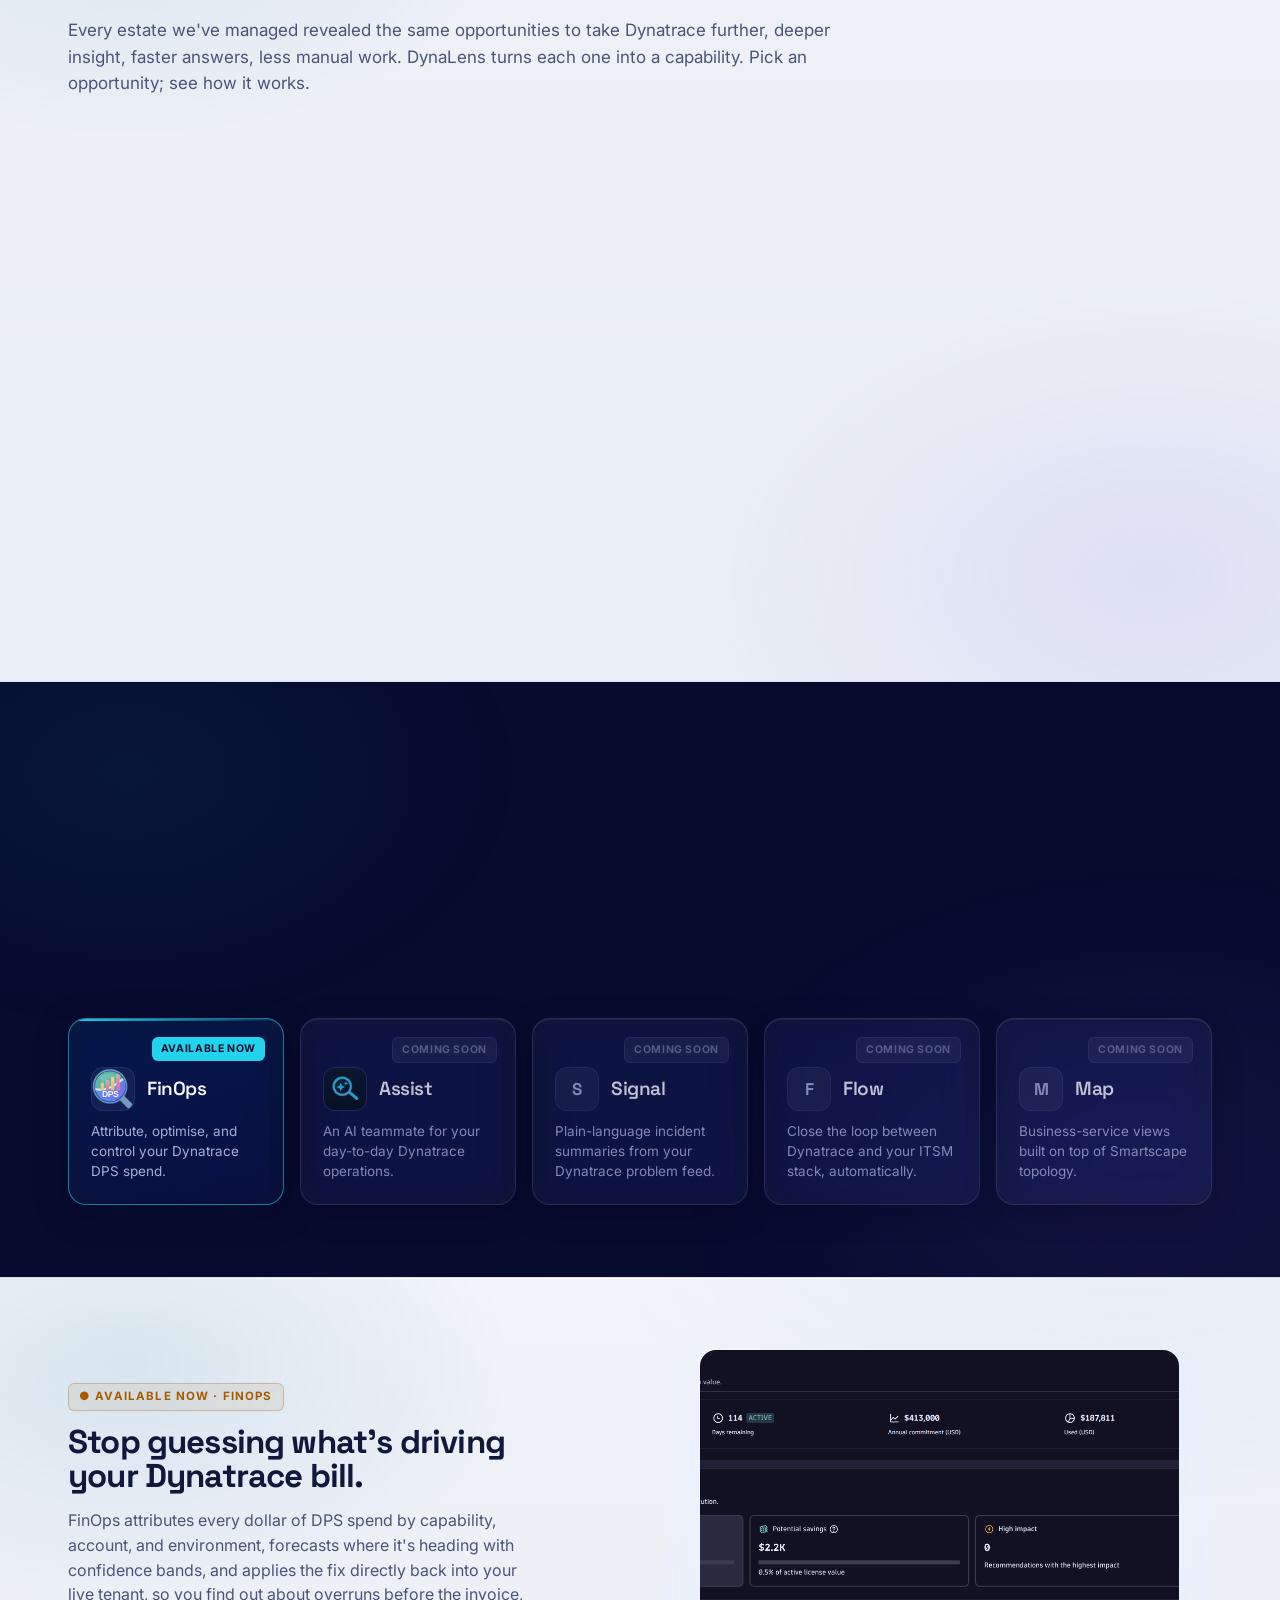
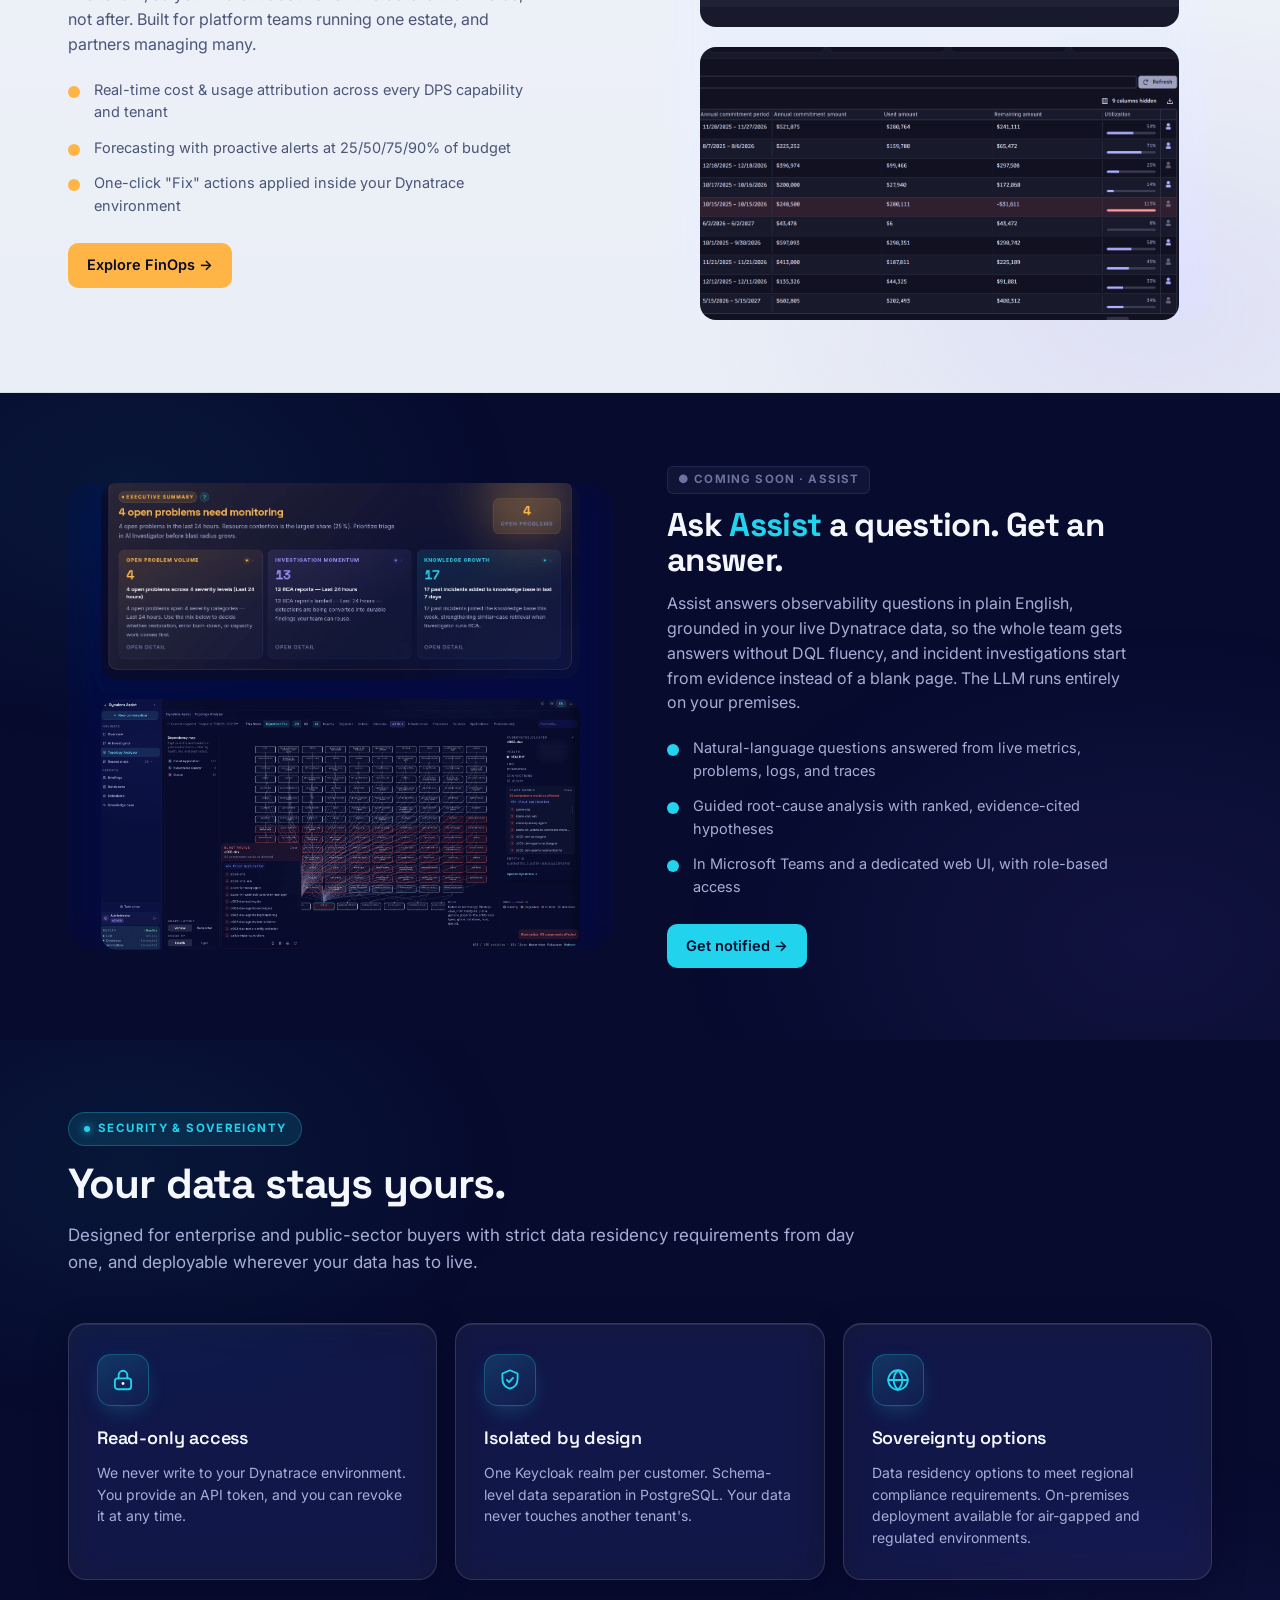
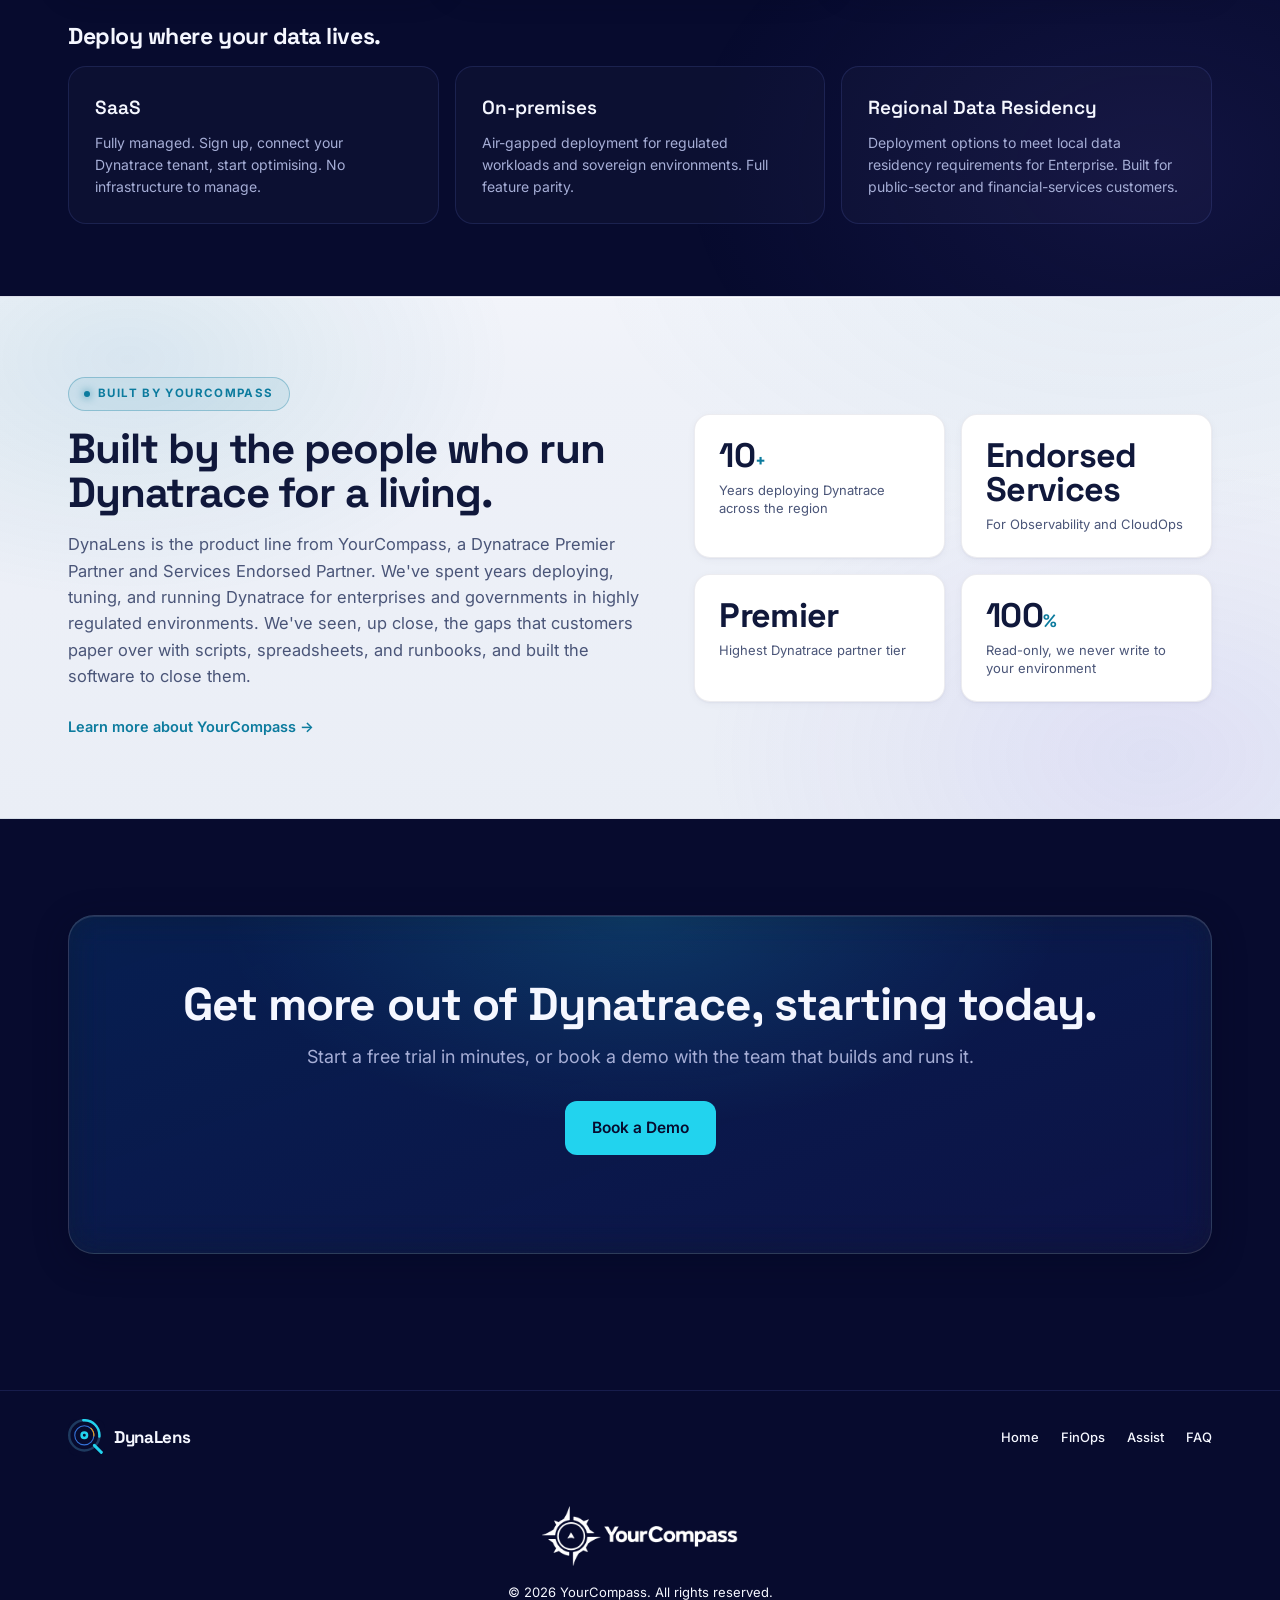
==== commit ea17287e: "Update brand icon, auto-hide nav on scroll, and add FAQ/endorsement assets - Refresh the logo icon a" ====
--- a/index.html
+++ b/index.html
@@ -3,10 +3,10 @@
 <head>
 <meta charset="UTF-8">
 <meta name="viewport" content="width=device-width, initial-scale=1.0">
-<title>DynaLens — Dynatrace Apps for Cost Optimization & AI-Assisted Operations | YourCompass</title>
+<title>DynaLens, Dynatrace Apps for Cost Optimization & AI-Assisted Operations | YourCompass</title>
 <link rel="icon" type="image/svg+xml" href="assets/brand/icon-maskable.svg">
 <link rel="apple-touch-icon" href="assets/brand/apple-touch-icon.svg">
-<meta name="description" content="DynaLens is a suite of Dynatrace apps by YourCompass: FinOps for DPS cost optimization and forecasting, Assist for AI-assisted operations in plain English — SaaS or fully on-prem, with GCC data residency. Built by a Dynatrace Premier Partner.">
+<meta name="description" content="DynaLens is a suite of Dynatrace apps by YourCompass: FinOps for DPS cost optimization and forecasting, Assist for AI-assisted operations in plain English, SaaS or fully on-prem, with data residency options for regulated environments. Built by a Dynatrace Premier Partner.">
 <link rel="preconnect" href="https://fonts.googleapis.com">
 <link rel="preconnect" href="https://fonts.gstatic.com" crossorigin>
 <link href="https://fonts.googleapis.com/css2?family=Space+Grotesk:wght@400;500;600;700&family=Inter:wght@400;500;600&family=JetBrains+Mono:wght@400;500;700&display=swap" rel="stylesheet">
@@ -22,7 +22,6 @@
     <div class="nav-links">
       <a href="index.html">Home</a>
       <a href="dynalens-finops-page.html" class="nav-status nav-status--fo">FinOps</a>
-      <a href="dynalens-assist-page.html" class="nav-status nav-status--as">Assist</a>
       <a href="dynalens-faq-page.html">FAQ</a>
     </div>
     <div class="nav-cta">
@@ -36,7 +35,6 @@
   <div class="nav-mobile" id="navMobile">
     <a href="index.html">Home</a>
     <a href="dynalens-finops-page.html" class="nav-status nav-status--fo">FinOps</a>
-    <a href="dynalens-assist-page.html" class="nav-status nav-status--as">Assist</a>
     <a href="dynalens-faq-page.html">FAQ</a>
     <div class="nav-mobile-cta">
       <a href="#" class="btn btn-primary">Book a Demo</a>
@@ -50,32 +48,33 @@
   <div class="wrap">
     <div class="hero-grid">
       <div class="hero-intro reveal">
-        <span class="slide-tag t-suite">DynaLens by YourCompass — the Dynatrace app suite</span>
+        <span class="slide-tag t-suite">DynaLens by YourCompass, the Dynatrace app suite</span>
         <h1>Your Dynatrace estate, <span class="hl">at full value.</span></h1>
-        <p class="hero-lede">DynaLens extends the platform you already trust — plain-English answers, automated workflows, deeper insight, all from your existing estate.</p>
-        <p class="hero-sub" style="max-width:480px">Optimize DPS consumption. Ask your estate anything in plain English. Automate the manual work. Read-only by design — SaaS to air-gapped, from a Dynatrace Premier Partner.</p>
+        <p class="hero-lede">DynaLens is a growing suite of value-added tools designed to help you get more from the Dynatrace platform you already trust. From FinOps and natural-language assistance to intelligent automation and deeper operational insight, each DynaLens capability works with your existing environment, data, and investments.</p>
+        <p class="hero-sub" style="max-width:480px">Launching first with DynaLens FinOps, the suite will continue to expand with new tools that help you optimize consumption, interrogate your estate in plain English, automate manual work, and unlock more value across your organization.</p>
+        <p class="hero-sub" style="max-width:480px">Built for every Dynatrace estate, SaaS or Managed, cloud-connected or air-gapped, with Classic or DPS licensing. Read-only by design and developed by a Dynatrace Premier Partner.</p>
       </div>
       <div class="hero-visual hero-carousel reveal" id="heroCarousel">
         <div class="hc-stage" id="hcStage" aria-hidden="true">
-          <div class="hc-slide" data-idx="0" data-caption="FinOps — cost overview and potential savings, at a glance">
+          <div class="hc-slide" data-idx="0" data-caption="FinOps, cost overview and potential savings, at a glance">
             <div class="fan-bar"><span class="d d1"></span><span class="d d2"></span><span class="d d3"></span></div>
             <div class="hc-shot"><img src="assets/images/finops/hero-1.webp" alt="DynaLens FinOps dashboard screenshot" width="3108" height="1376" loading="lazy"></div>
           </div>
-          <div class="hc-slide" data-idx="1" data-caption="Assist — 3D topology map of your Dynatrace estate">
+          <div class="hc-slide" data-idx="1" data-caption="Assist, 3D topology map of your Dynatrace estate">
             <div class="fan-bar"><span class="d d1"></span><span class="d d2"></span><span class="d d3"></span></div>
-            <div class="hc-shot"><img src="assets/images/assist/topology-3d.webp" alt="DynaLens Assist 3D Topology Analyzer — dependency map and blast radius" width="3452" height="1812" loading="lazy"></div>
+            <div class="hc-shot"><img src="assets/images/assist/topology-3d.webp" alt="DynaLens Assist 3D Topology Analyzer, dependency map and blast radius" width="3452" height="1812" loading="lazy"></div>
           </div>
-          <div class="hc-slide" data-idx="2" data-caption="FinOps — commitment utilization by tenant">
+          <div class="hc-slide" data-idx="2" data-caption="FinOps, commitment utilization by tenant">
             <div class="fan-bar"><span class="d d1"></span><span class="d d2"></span><span class="d d3"></span></div>
             <div class="hc-shot"><img src="assets/images/finops/hero-2.webp" alt="DynaLens FinOps dashboard screenshot" width="3108" height="1376" loading="lazy"></div>
           </div>
-          <div class="hc-slide" data-idx="3" data-caption="Assist — natural-language answers, charted instantly">
+          <div class="hc-slide" data-idx="3" data-caption="Assist, natural-language answers, charted instantly">
             <div class="fan-bar"><span class="d d1"></span><span class="d d2"></span><span class="d d3"></span></div>
-            <div class="hc-shot"><img src="assets/images/assist/response-time-chart.webp" alt="DynaLens Assist AI Investigator — response time chart with drill-down" width="3440" height="1802" loading="lazy"></div>
+            <div class="hc-shot"><img src="assets/images/assist/response-time-chart.webp" alt="DynaLens Assist AI Investigator, response time chart with drill-down" width="3440" height="1802" loading="lazy"></div>
           </div>
-          <div class="hc-slide" data-idx="4" data-caption="Assist — spot error-rate spikes across every service">
+          <div class="hc-slide" data-idx="4" data-caption="Assist, spot error-rate spikes across every service">
             <div class="fan-bar"><span class="d d1"></span><span class="d d2"></span><span class="d d3"></span></div>
-            <div class="hc-shot"><img src="assets/images/assist/error-rate-chart.webp" alt="DynaLens Assist AI Investigator — error-rate services chart" width="3438" height="1802" loading="lazy"></div>
+            <div class="hc-shot"><img src="assets/images/assist/error-rate-chart.webp" alt="DynaLens Assist AI Investigator, error-rate services chart" width="3438" height="1802" loading="lazy"></div>
           </div>
         </div>
         <div class="hc-dots" id="hcDots">
@@ -85,7 +84,7 @@
           <button class="hc-dot" data-idx="3" aria-label="Slide 4 of 5"></button>
           <button class="hc-dot" data-idx="4" aria-label="Slide 5 of 5"></button>
         </div>
-        <p class="hc-caption" id="hcCaption" aria-live="polite">FinOps — cost overview and potential savings, at a glance</p>
+        <p class="hc-caption" id="hcCaption" aria-live="polite">FinOps, cost overview and potential savings, at a glance</p>
       </div>
       <div class="hero-cta reveal">
         <div class="hero-actions">
@@ -100,16 +99,20 @@
 <!-- PARTNER STRIP -->
 <div class="partner-strip">
   <div class="ps-in">
-    <span class="ps-label">Recognised by Dynatrace</span>
+    <span class="ps-label">Certified, Endorsed & Awarded<br>by Dynatrace</span>
     <div class="ps-track" data-carousel>
       <div class="pbadge pbadge-img ps-slide active"><img src="assets/endorsements/dynatrace-premier-sales-partner.png" alt="Dynatrace Premier Sales Partner" loading="lazy"></div>
-      <div class="pbadge pbadge-img ps-slide"><img src="assets/endorsements/dynatrace-services-excellence-award.png" alt="Dynatrace EMEA 2025 Services Excellence Award — YourCompass" loading="lazy"></div>
-      <div class="pbadge pbadge-img ps-slide"><img src="assets/endorsements/dynatrace-rising-star-award.jpg" alt="Dynatrace Rising Star Award, EMEA 2024–2025 — YourCompass" loading="lazy"></div>
+      <div class="pbadge pbadge-img ps-slide"><img src="assets/endorsements/dynatrace-services-excellence-award.png" alt="Dynatrace EMEA 2025 Services Excellence Award, YourCompass" loading="lazy"></div>
+      <div class="pbadge pbadge-img ps-slide"><img src="assets/endorsements/dynatrace-rising-star-award.jpg" alt="Dynatrace Rising Star Award, EMEA 2024–2025, YourCompass" loading="lazy"></div>
+      <div class="pbadge pbadge-img ps-slide"><img src="assets/endorsements/dynatrace-endorsed-services-partner-observability.png" alt="Dynatrace Endorsed Services Partner, Observability, YourCompass" loading="lazy"></div>
+      <div class="pbadge pbadge-img ps-slide"><img src="assets/endorsements/dynatrace-endorsed-services-partner-cloudops-specialization.png" alt="Dynatrace Endorsed Services Partner, CloudOps Specialization, YourCompass" loading="lazy"></div>
     </div>
     <div class="ps-dots">
-      <button class="ps-dot active" data-idx="0" aria-label="Show badge 1 of 3"></button>
-      <button class="ps-dot" data-idx="1" aria-label="Show badge 2 of 3"></button>
-      <button class="ps-dot" data-idx="2" aria-label="Show badge 3 of 3"></button>
+      <button class="ps-dot active" data-idx="0" aria-label="Show badge 1 of 5"></button>
+      <button class="ps-dot" data-idx="1" aria-label="Show badge 2 of 5"></button>
+      <button class="ps-dot" data-idx="2" aria-label="Show badge 3 of 5"></button>
+      <button class="ps-dot" data-idx="3" aria-label="Show badge 4 of 5"></button>
+      <button class="ps-dot" data-idx="4" aria-label="Show badge 5 of 5"></button>
     </div>
   </div>
 </div>
@@ -120,15 +123,15 @@
     <div class="sec-head reveal">
       <span class="sec-eye">Why DynaLens</span>
       <h2>Opportunities we've seen. Tools we've built.</h2>
-      <p class="sec-sub">Every estate we've managed revealed the same opportunities to take Dynatrace further — deeper insight, faster answers, less manual work. DynaLens turns each one into a capability. Pick an opportunity; see how it works.</p>
+      <p class="sec-sub">Every estate we've managed revealed the same opportunities to take Dynatrace further, deeper insight, faster answers, less manual work. DynaLens turns each one into a capability. Pick an opportunity; see how it works.</p>
     </div>
 
     <div class="ptabs reveal" id="ptabs">
-      <div class="ptab-item active" data-app="fo" data-idx="0"><span class="pt-txt">Know your DPS position months ahead.</span><span class="pt-app">FinOps · Live</span></div>
+      <div class="ptab-item active" data-app="fo" data-idx="0"><span class="pt-txt">Know your DPS consumption position months ahead.</span><span class="pt-app">FinOps · Live</span></div>
       <div class="ppanel-item active">
         <span class="ppanel-kick fo">FinOps · Available now</span>
-        <h3>See where consumption is heading — long before the invoice.</h3>
-        <p class="pp-sol">DPS consumption is attributed <b>continuously</b> — by capability, account, and environment — so every line item has an owner. Monte Carlo forecasting projects spend against your annual commitment with confidence bands, and alerts fire the moment a forecast crosses 25, 50, 75, or 90% of budget.</p>
+        <h3>See where consumption is heading, long before the invoice.</h3>
+        <p class="pp-sol">DPS consumption is attributed <b>continuously</b>, by capability, account, and environment, so every line item has an owner. Monte Carlo forecasting projects spend against your annual commitment with confidence bands, and alerts fire the moment a forecast crosses 25, 50, 75, or 90% of budget.</p>
         <div class="pp-pts" style="color:#FFB546">
           <span>Cost broken down by Full-Stack, Kubernetes, RUM, Synthetic, Logs, and every other DPS capability</span>
           <span>Predicted exhaustion date when you're on track to run out early</span>
@@ -136,49 +139,48 @@
         </div>
         <a href="dynalens-finops-page.html" class="pp-cta pp-cta-fo">Explore FinOps →</a>
       </div>
-      <div class="ptab-item" data-app="fo" data-idx="1"><span class="pt-txt">Turn consumption insight into applied optimization.</span><span class="pt-app">FinOps · Live</span></div>
+      <div class="ptab-item" data-app="rm" data-idx="1"><span class="pt-txt">Put Dynatrace answers in everyone's hands.</span><span class="pt-app">Assist · Soon</span></div>
       <div class="ppanel-item">
-        <span class="ppanel-kick fo">FinOps · Available now</span>
-        <h3>From insight to an applied optimization — in one click.</h3>
-        <p class="pp-sol">A recommendation catalog evaluates each environment and proposes concrete actions — monitoring modes, namespace scoping, session sampling, synthetic frequency — each scored by <b>savings, impact, and effort</b>. Selected optimizations are written back into your live tenant with one click, gated behind permissions and safety checks.</p>
-        <div class="pp-pts" style="color:#FFB546">
-          <span>Every recommendation priced in dollars and % of licence value</span>
-          <span>Safety checks before any change — e.g. confirming a host is offline first</span>
-          <span>Full audit trail: actor, action, before/after diff</span>
-        </div>
-        <a href="dynalens-finops-page.html" class="pp-cta pp-cta-fo">Explore FinOps →</a>
-      </div>
-      <div class="ptab-item" data-app="as" data-idx="2"><span class="pt-txt">Put Dynatrace answers in everyone's hands.</span><span class="pt-app">Assist · Live</span></div>
-      <div class="ppanel-item">
-        <span class="ppanel-kick as">Assist · Available now</span>
+        <span class="ppanel-kick rm">Assist · Coming soon</span>
         <h3>Everyone gets to ask. In plain English.</h3>
-        <p class="pp-sol">Assist plans and executes the right Dynatrace API calls from a natural-language question — in Microsoft Teams or a dedicated web UI — and answers with charts and evidence. Incident investigations start from ranked, cited hypotheses instead of a blank page. And the LLM runs <b>entirely on your own hardware</b>.</p>
+        <p class="pp-sol">Assist plans and executes the right Dynatrace API calls from a natural-language question, in Microsoft Teams or a dedicated web UI, and answers with charts and evidence. Incident investigations start from ranked, cited hypotheses instead of a blank page. And the LLM runs <b>entirely on your own hardware</b>.</p>
         <div class="pp-pts" style="color:#22D3EE">
           <span>No DQL or dashboard fluency required</span>
           <span>RCA co-pilot recalls similar past incidents automatically</span>
-          <span>On-prem or air-gapped — nothing sent to external AI services</span>
-        </div>
-        <a href="dynalens-assist-page.html" class="pp-cta pp-cta-as">Explore Assist →</a>
-      </div>
-      <div class="ptab-item" data-app="rm" data-idx="3"><span class="pt-txt">Keep every stakeholder informed — automatically.</span><span class="pt-app">Signal · Soon</span></div>
+          <span>On-prem or air-gapped, nothing sent to external AI services</span>
+        </div>
+        <a href="dynalens-assist-page.html" class="pp-cta pp-cta-rm">Get notified →</a>
+      </div>
+      <div class="ptab-item" data-app="rm" data-idx="2"><span class="pt-txt">Keep every stakeholder informed, automatically.</span><span class="pt-app">Signal · Soon</span></div>
       <div class="ppanel-item">
         <span class="ppanel-kick rm">Signal · Coming soon</span>
         <h3>Incident briefs that write themselves.</h3>
-        <p class="pp-sol">While your team works the incident, Signal turns the Dynatrace problem feed into <b>plain-language updates</b> — what broke, who's affected, what's being done — ready for stakeholders, status pages, and post-incident review. Your engineers stay on the fix; the comms take care of themselves.</p>
+        <p class="pp-sol">While your team works the incident, Signal turns the Dynatrace problem feed into <b>plain-language updates</b>, what broke, who's affected, what's being done, ready for stakeholders, status pages, and post-incident review. Your engineers stay on the fix; the comms take care of themselves.</p>
         <div class="pp-pts" style="color:#9B8CFF">
           <span>Stakeholder-ready summaries from the live problem feed</span>
           <span>Consistent comms across every incident and every team</span>
         </div>
         <a href="#suite" class="pp-cta pp-cta-rm">Get notified →</a>
       </div>
-      <div class="ptab-item" data-app="rm" data-idx="4"><span class="pt-txt">Connect Dynatrace and your ITSM into one flow.</span><span class="pt-app">Flow · Soon</span></div>
+      <div class="ptab-item" data-app="rm" data-idx="3"><span class="pt-txt">Connect Dynatrace and your ITSM into one flow.</span><span class="pt-app">Flow · Soon</span></div>
       <div class="ppanel-item">
         <span class="ppanel-kick rm">Flow · Coming soon</span>
         <h3>One loop from Dynatrace problem to closed ticket.</h3>
-        <p class="pp-sol">Flow keeps Dynatrace problems and ServiceNow/Jira tickets in sync <b>automatically</b> — created, enriched with context, updated, and resolved without copy-paste. The audit trail your process requires, with none of the manual glue.</p>
+        <p class="pp-sol">Flow keeps Dynatrace problems and ServiceNow/Jira tickets in sync <b>automatically</b>, created, enriched with context, updated, and resolved without copy-paste. The audit trail your process requires, with none of the manual glue.</p>
         <div class="pp-pts" style="color:#9B8CFF">
           <span>Tickets created and enriched from Dynatrace problems automatically</span>
-          <span>Status flows both ways — resolve once, closed everywhere</span>
+          <span>Status flows both ways, resolve once, closed everywhere</span>
+        </div>
+        <a href="#suite" class="pp-cta pp-cta-rm">Get notified →</a>
+      </div>
+      <div class="ptab-item" data-app="rm" data-idx="4"><span class="pt-txt">Map infrastructure to the business services it supports.</span><span class="pt-app">Map · Soon</span></div>
+      <div class="ppanel-item">
+        <span class="ppanel-kick rm">Map · Coming soon</span>
+        <h3>From Smartscape topology to business impact.</h3>
+        <p class="pp-sol">Map turns Smartscape's technical topology into business-service views, so an outage shows up as <b>which business service it affects, and who feels it</b>, not just which entity turned red. Dependency and impact analysis, phrased the way stakeholders actually think about the estate.</p>
+        <div class="pp-pts" style="color:#9B8CFF">
+          <span>Business-service views built directly on Smartscape topology</span>
+          <span>Impact analysis in business terms, not just entity names</span>
         </div>
         <a href="#suite" class="pp-cta pp-cta-rm">Get notified →</a>
       </div>
@@ -190,9 +192,9 @@
 <section class="blk" id="suite">
   <div class="wrap">
     <div class="sec-head reveal">
-      <span class="sec-eye">The Suite — the answer</span>
+      <span class="sec-eye">The Suite, the answer</span>
       <h2>One app suite. Every problem covered.</h2>
-      <p class="sec-sub"><b>FinOps</b> owns the cost problems — attribution, forecasting, one-click optimisation. <b>Assist</b> owns the knowledge problems — plain-English answers, RCA, automated briefings. <b>Signal</b>, <b>Flow</b>, and <b>Map</b> will own the remaining manual work — incident comms, ITSM sync, business-service views. Every app works for a single estate or across many customer tenants.</p>
+      <p class="sec-sub"><b>FinOps</b> owns the cost problems, attribution, forecasting, one-click optimisation. <b>Assist</b> owns the knowledge problems, plain-English answers, RCA, automated briefings. <b>Signal</b>, <b>Flow</b>, and <b>Map</b> will own the remaining manual work, incident comms, ITSM sync, business-service views. Every app works for a single estate or across many customer tenants.</p>
     </div>
     <div class="suite reveal">
       <a href="dynalens-finops-page.html" class="scard live">
@@ -203,14 +205,14 @@
         </div>
         <p>Attribute, optimise, and control your Dynatrace DPS spend.</p>
       </a>
-      <a href="dynalens-assist-page.html" class="scard live">
-        <span class="badge now">Available now</span>
+      <div class="scard soon-card">
+        <span class="badge soon">Coming soon</span>
         <div class="scard-head">
           <div class="scard-ico"><img src="assets/images/assist/icon.png" alt=""></div>
           <h3>Assist</h3>
         </div>
         <p>An AI teammate for your day-to-day Dynatrace operations.</p>
-      </a>
+      </div>
       <div class="scard soon-card">
         <span class="badge soon">Coming soon</span>
         <div class="scard-head">
@@ -225,7 +227,7 @@
           <div class="scard-ico placeholder">F</div>
           <h3>Flow</h3>
         </div>
-        <p>Close the loop between Dynatrace and your ITSM stack — automatically.</p>
+        <p>Close the loop between Dynatrace and your ITSM stack, automatically.</p>
       </div>
       <div class="scard soon-card">
         <span class="badge soon">Coming soon</span>
@@ -239,14 +241,14 @@
   </div>
 </section>
 
-<!-- FINOPS — LIVE PRODUCT SECTION -->
+<!-- FINOPS, LIVE PRODUCT SECTION -->
 <section class="blk section-light app-sec" id="finops">
   <div class="wrap">
     <div class="app reveal">
       <div class="app-copy">
         <span class="app-eye fo">● Available now · FinOps</span>
         <h3>Stop guessing what's driving your Dynatrace bill.</h3>
-        <p class="app-intro">FinOps attributes every dollar of DPS spend by capability, account, and environment, forecasts where it's heading with confidence bands, and applies the fix directly back into your live tenant — so you find out about overruns before the invoice, not after. Built for platform teams running one estate — and partners managing many.</p>
+        <p class="app-intro">FinOps attributes every dollar of DPS spend by capability, account, and environment, forecasts where it's heading with confidence bands, and applies the fix directly back into your live tenant, so you find out about overruns before the invoice, not after. Built for platform teams running one estate, and partners managing many.</p>
         <ul class="app-list">
           <li class="fo">Real-time cost &amp; usage attribution across every DPS capability and tenant</li>
           <li class="fo">Forecasting with proactive alerts at 25/50/75/90% of budget</li>
@@ -259,36 +261,36 @@
       </div>
       <div>
         <div class="finops-visual finops-shot">
-          <img class="fv-shot fv-shot-1" src="assets/images/finops/cost-overview.png" alt="DynaLens FinOps dashboard — cost overview and potential savings" width="949" height="549" loading="lazy">
-          <img class="fv-shot fv-shot-2" src="assets/images/finops/commitment-table.png" alt="DynaLens FinOps dashboard — commitment utilization table" width="1215" height="692" loading="lazy">
-        </div>
-      </div>
-    </div>
-  </div>
-</section>
-
-<!-- ASSIST — LIVE PRODUCT SECTION -->
+          <img class="fv-shot fv-shot-1" src="assets/images/finops/cost-overview.png" alt="DynaLens FinOps dashboard, cost overview and potential savings" width="949" height="549" loading="lazy">
+          <img class="fv-shot fv-shot-2" src="assets/images/finops/commitment-table.png" alt="DynaLens FinOps dashboard, commitment utilization table" width="1215" height="692" loading="lazy">
+        </div>
+      </div>
+    </div>
+  </div>
+</section>
+
+<!-- ASSIST, LIVE PRODUCT SECTION -->
 <section class="blk app-sec" id="assist">
   <div class="wrap">
     <div class="app flip reveal">
       <div class="app-copy">
-        <span class="app-eye now">● Available now · Assist</span>
+        <span class="app-eye soon">● Coming soon · Assist</span>
         <h3>Ask <span class="hl">Assist</span> a question. Get an answer.</h3>
-        <p class="app-intro">Assist answers observability questions in plain English, grounded in your live Dynatrace data — so the whole team gets answers without DQL fluency, and incident investigations start from evidence instead of a blank page. The LLM runs entirely on your premises.</p>
+        <p class="app-intro">Assist answers observability questions in plain English, grounded in your live Dynatrace data, so the whole team gets answers without DQL fluency, and incident investigations start from evidence instead of a blank page. The LLM runs entirely on your premises.</p>
         <ul class="app-list">
           <li>Natural-language questions answered from live metrics, problems, logs, and traces</li>
           <li>Guided root-cause analysis with ranked, evidence-cited hypotheses</li>
-          <li>In Microsoft Teams and a dedicated web UI — with role-based access</li>
+          <li>In Microsoft Teams and a dedicated web UI, with role-based access</li>
         </ul>
         <div class="app-actions">
-          <a href="dynalens-assist-page.html" class="btn btn-primary">Explore Assist →</a>
+          <a href="dynalens-assist-page.html" class="btn btn-primary">Get notified →</a>
           <a href="#" class="btn btn-ghost" style="display:none">Start Free Trial</a>
         </div>
       </div>
       <div>
         <div class="assist-visual assist-shot">
-          <img class="as-shot-1" src="assets/images/assist/executive-summary.webp" alt="DynaLens Assist executive summary — open problems needing monitoring" width="1163" height="475" loading="lazy">
-          <img class="as-shot-2" src="assets/images/assist/topology-grid.webp" alt="DynaLens Assist Topology Analyzer — dependency grid with blast radius" width="3430" height="1796" loading="lazy">
+          <img class="as-shot-1" src="assets/images/assist/executive-summary.webp" alt="DynaLens Assist executive summary, open problems needing monitoring" width="1163" height="475" loading="lazy">
+          <img class="as-shot-2" src="assets/images/assist/topology-grid.webp" alt="DynaLens Assist Topology Analyzer, dependency grid with blast radius" width="3430" height="1796" loading="lazy">
         </div>
       </div>
     </div>
@@ -306,7 +308,7 @@
     <div class="sec-head reveal">
       <span class="sec-eye">Security &amp; Sovereignty</span>
       <h2>Your data stays yours.</h2>
-      <p class="sec-sub">Designed for GCC enterprise and public-sector buyers from day one — and deployable wherever your data has to live.</p>
+      <p class="sec-sub">Designed for enterprise and public-sector buyers with strict data residency requirements from day one, and deployable wherever your data has to live.</p>
     </div>
     <div class="sec-grid reveal">
       <div class="seccard">
@@ -315,7 +317,7 @@
           <svg viewBox="0 0 24 24"><rect x="4.5" y="10.5" width="15" height="10" rx="2.5"/><path d="M8 10.5V7.5a4 4 0 0 1 8 0v3"/><circle cx="12" cy="15.2" r="1.3" fill="currentColor" stroke="none"/></svg>
         </div>
         <h4>Read-only access</h4>
-        <p>We never write to your Dynatrace environment. You provide an API token — and you can revoke it at any time.</p>
+        <p>We never write to your Dynatrace environment. You provide an API token, and you can revoke it at any time.</p>
       </div>
       <div class="seccard">
         <div class="ico">
@@ -331,7 +333,7 @@
           <svg viewBox="0 0 24 24"><circle cx="12" cy="12" r="9"/><path d="M3 12h18"/><path d="M12 3c2.6 2.5 4 5.6 4 9s-1.4 6.5-4 9c-2.6-2.5-4-5.6-4-9s1.4-6.5 4-9z"/></svg>
         </div>
         <h4>Sovereignty options</h4>
-        <p>GCC data residency in UAE and KSA. On-premises deployment available for air-gapped and regulated environments.</p>
+        <p>Data residency options to meet regional compliance requirements. On-premises deployment available for air-gapped and regulated environments.</p>
       </div>
     </div>
     <div class="sec-head reveal" style="margin-top:44px;margin-bottom:18px">
@@ -340,11 +342,11 @@
     <div class="deploy reveal">
       <div class="dcard"><div class="dt">SaaS</div><p>Fully managed. Sign up, connect your Dynatrace tenant, start optimising. No infrastructure to manage.</p></div>
       <div class="dcard"><div class="dt">On-premises</div><p>Air-gapped deployment for regulated workloads and sovereign environments. Full feature parity.</p></div>
-      <div class="dcard"><div class="dt">GCC Data Residency</div><p>UAE and KSA regions available for Enterprise. Built for public-sector and financial-services customers.</p></div>
+      <div class="dcard"><div class="dt">Regional Data Residency</div><p>Deployment options to meet local data residency requirements for Enterprise. Built for public-sector and financial-services customers.</p></div>
     </div>
     <div class="sec-foot reveal" style="display:none">
       <div class="sec-foot-note">
-        <span class="cl">Aligned with</span> UAE PDPL &amp; KSA PDPPL · SOC 2 Type II in progress (bridge letter on request) · encryption in transit and at rest.
+        <span class="cl">Aligned with</span> regional data protection regulations · SOC 2 Type II in progress (bridge letter on request) · encryption in transit and at rest.
       </div>
       <a href="#" class="link-cta">See the full security architecture →</a>
     </div>
@@ -358,13 +360,14 @@
       <div>
         <span class="sec-eye">Built by YourCompass</span>
         <h2>Built by the people who run Dynatrace for a living.</h2>
-        <p>DynaLens is the product line from YourCompass — a Dynatrace Premier Partner and Services Endorsed Partner operating across the GCC. We've spent years deploying, tuning, and running Dynatrace for enterprises and governments across the UAE and KSA. We've seen, up close, the gaps that customers paper over with scripts, spreadsheets, and runbooks — and built the software to close them.</p>
+        <p>DynaLens is the product line from YourCompass, a Dynatrace Premier Partner and Services Endorsed Partner. We've spent years deploying, tuning, and running Dynatrace for enterprises and governments in highly regulated environments. We've seen, up close, the gaps that customers paper over with scripts, spreadsheets, and runbooks, and built the software to close them.</p>
+        <a href="https://yourcompass.ca" target="_blank" rel="noopener" class="link-cta">Learn more about YourCompass →</a>
       </div>
       <div class="built-stats">
         <div class="bstat"><div class="bn">10<span class="u">+</span></div><div class="bl">Years deploying Dynatrace across the region</div></div>
-        <div class="bstat"><div class="bn">2</div><div class="bl">GCC markets served — UAE &amp; KSA</div></div>
+        <div class="bstat"><div class="bn">Endorsed Services</div><div class="bl">For Observability and CloudOps</div></div>
         <div class="bstat"><div class="bn">Premier</div><div class="bl">Highest Dynatrace partner tier</div></div>
-        <div class="bstat"><div class="bn">100<span class="u">%</span></div><div class="bl">Read-only — we never write to your environment</div></div>
+        <div class="bstat"><div class="bn">100<span class="u">%</span></div><div class="bl">Read-only, we never write to your environment</div></div>
       </div>
     </div>
   </div>
@@ -374,7 +377,7 @@
 <section class="final">
   <div class="wrap">
     <div class="final-box reveal">
-      <h2>Get more out of Dynatrace — starting today.</h2>
+      <h2>Get more out of Dynatrace, starting today.</h2>
       <p>Start a free trial in minutes, or book a demo with the team that builds and runs it.</p>
       <div class="hero-actions">
         <a href="#" class="btn btn-primary btn-lg" style="display:none">Start Free Trial →</a>
@@ -397,7 +400,7 @@
       </div>
     </div>
     <div class="foot-brand">
-      <img src="assets/brand/yourcompass_logo_text.png" alt="YourCompass" class="foot-yc-logo">
+      <a href="https://yourcompass.ca" target="_blank" rel="noopener"><img src="assets/brand/yourcompass_logo_text.png" alt="YourCompass" class="foot-yc-logo"></a>
       <div class="copy">© 2026 YourCompass. All rights reserved.</div>
     </div>
   </div>
--- a/assets/css/main.css
+++ b/assets/css/main.css
@@ -119,10 +119,12 @@
     backdrop-filter:blur(14px);
     background:rgba(7,11,46,.72);
     border-bottom:1px solid var(--line);
-  }
+    transition:transform .3s ease, opacity .3s ease;
+  }
+  nav.site-nav-hidden{transform:translateY(-100%);opacity:0;pointer-events:none}
   .nav-in{max-width:var(--maxw);margin:0 auto;padding:16px 28px;display:flex;align-items:center;justify-content:space-between}
   .logo{font-family:'Space Grotesk';font-weight:700;font-size:20px;letter-spacing:-.02em;display:flex;align-items:center;gap:9px}
-  .logo .logo-icon{width:31px;height:31px;border-radius:9px;flex-shrink:0;display:block;border:1px solid rgba(255,255,255,.35);box-sizing:border-box}
+  .logo .logo-icon{width:37px;height:37px;border-radius:9px;flex-shrink:0;display:block;box-sizing:border-box}
   .nav-links{display:flex;gap:30px;align-items:center}
   .nav-links a{color:var(--text-dim);text-decoration:none;font-size:14.5px;font-weight:500;transition:color .2s}
   .nav-links a:hover{color:var(--text)}
@@ -148,6 +150,8 @@
   .nav-status--fl:hover{color:#34D399}
   .nav-status--mp:hover{color:#F472B6}
   .nav-cta{display:flex;gap:12px;align-items:center}
+  /* space is reserved (opacity, not display:none) so nothing shifts into the gap when suppressed */
+  .nav-cta .btn.nav-cta-suppressed{opacity:0;pointer-events:none;transition:opacity .2s ease}
   .btn{font-family:'Inter';font-weight:600;font-size:14.5px;border-radius:10px;padding:10px 18px;cursor:pointer;border:1px solid transparent;text-decoration:none;display:inline-flex;align-items:center;gap:7px;transition:all .22s ease;white-space:nowrap}
   .btn-primary{background:var(--cyan);color:var(--navy-900);box-shadow:0 0 0 0 rgba(34,211,238,.5)}
   .btn-primary:hover{transform:translateY(-2px);box-shadow:0 12px 30px -8px rgba(34,211,238,.55)}
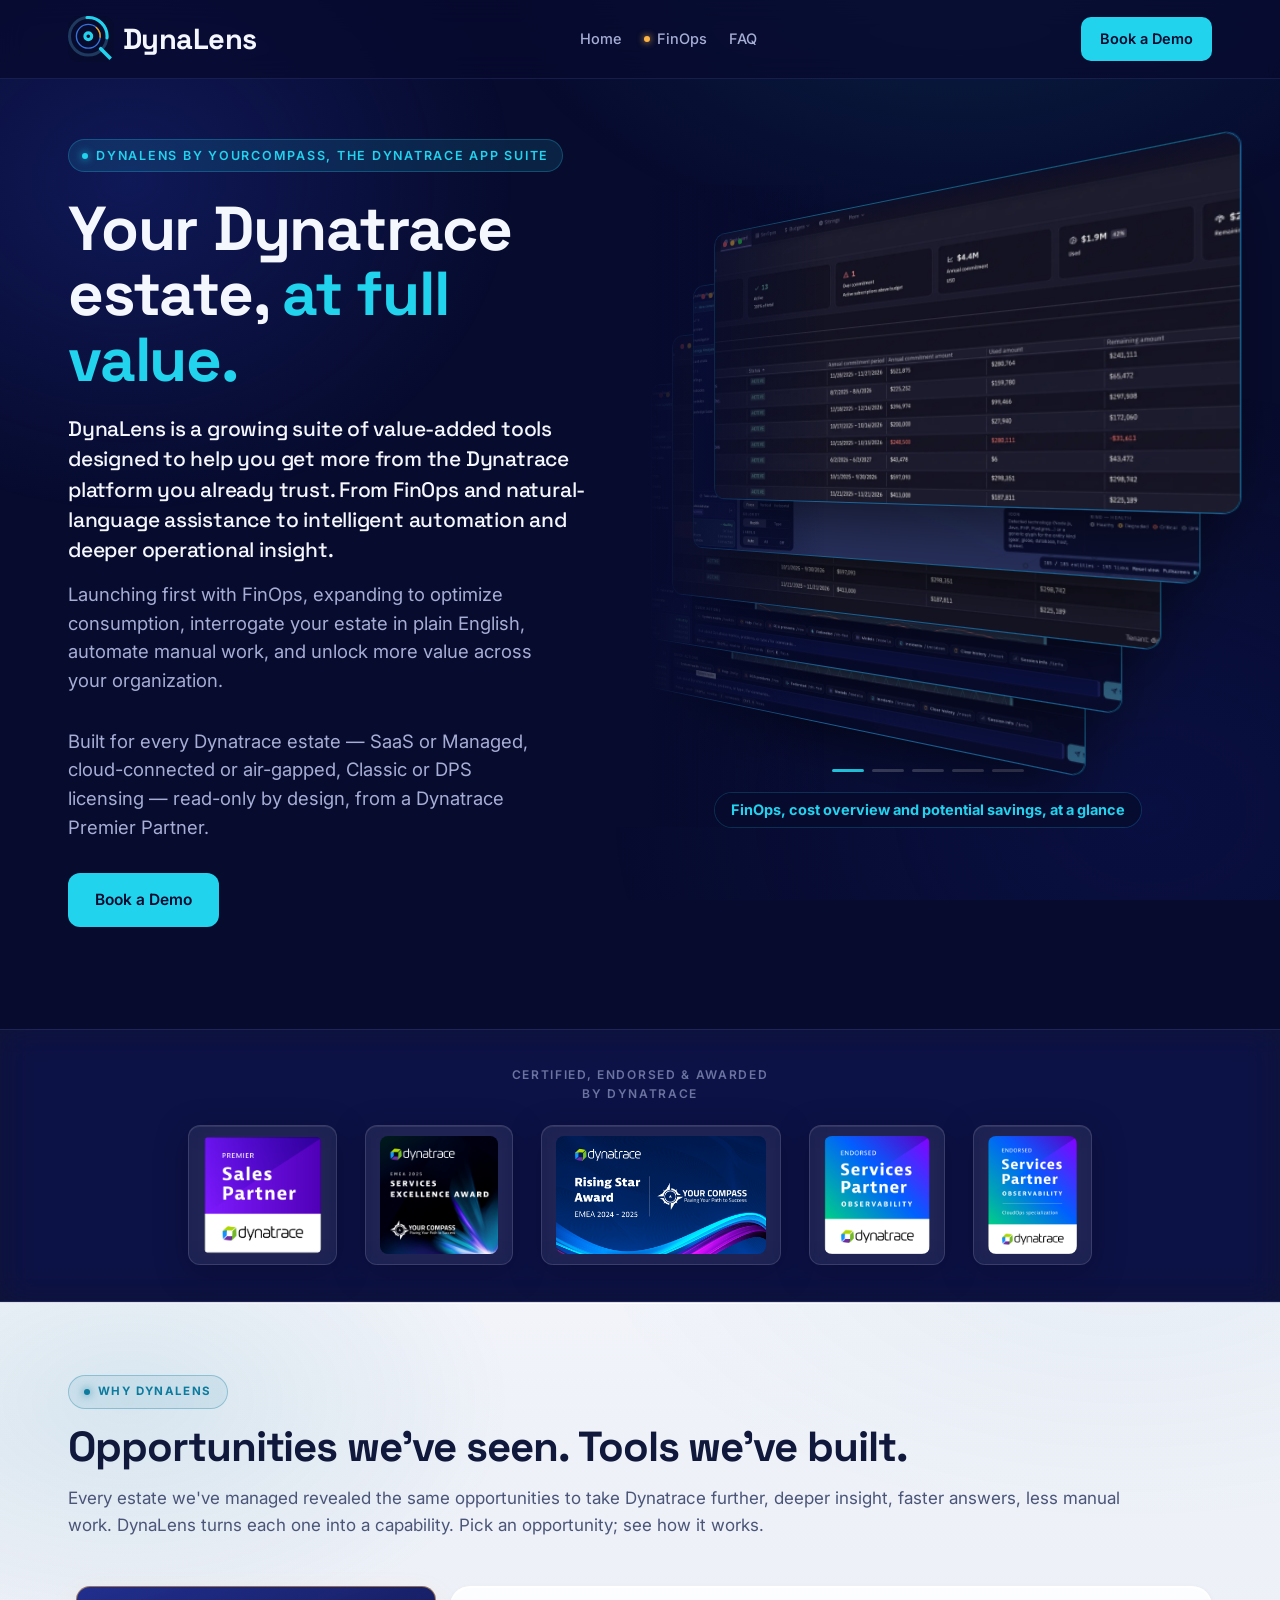
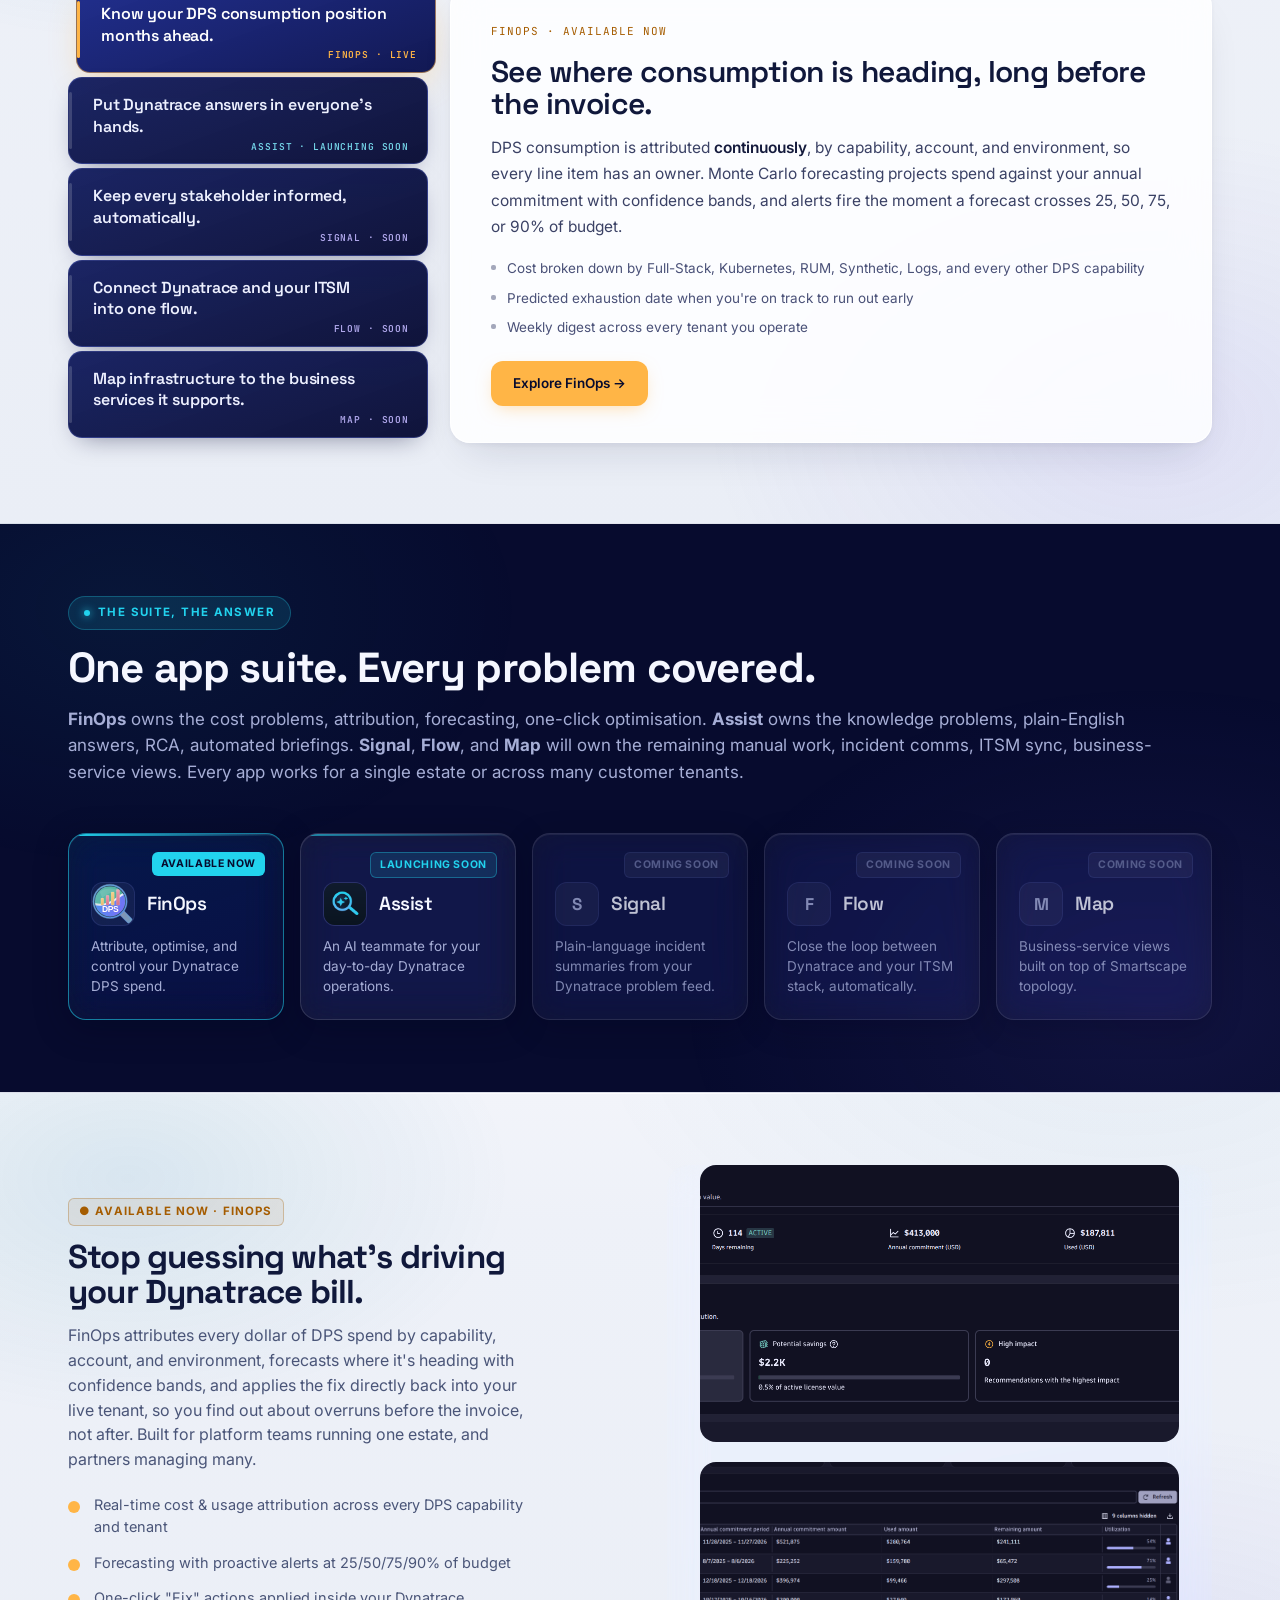
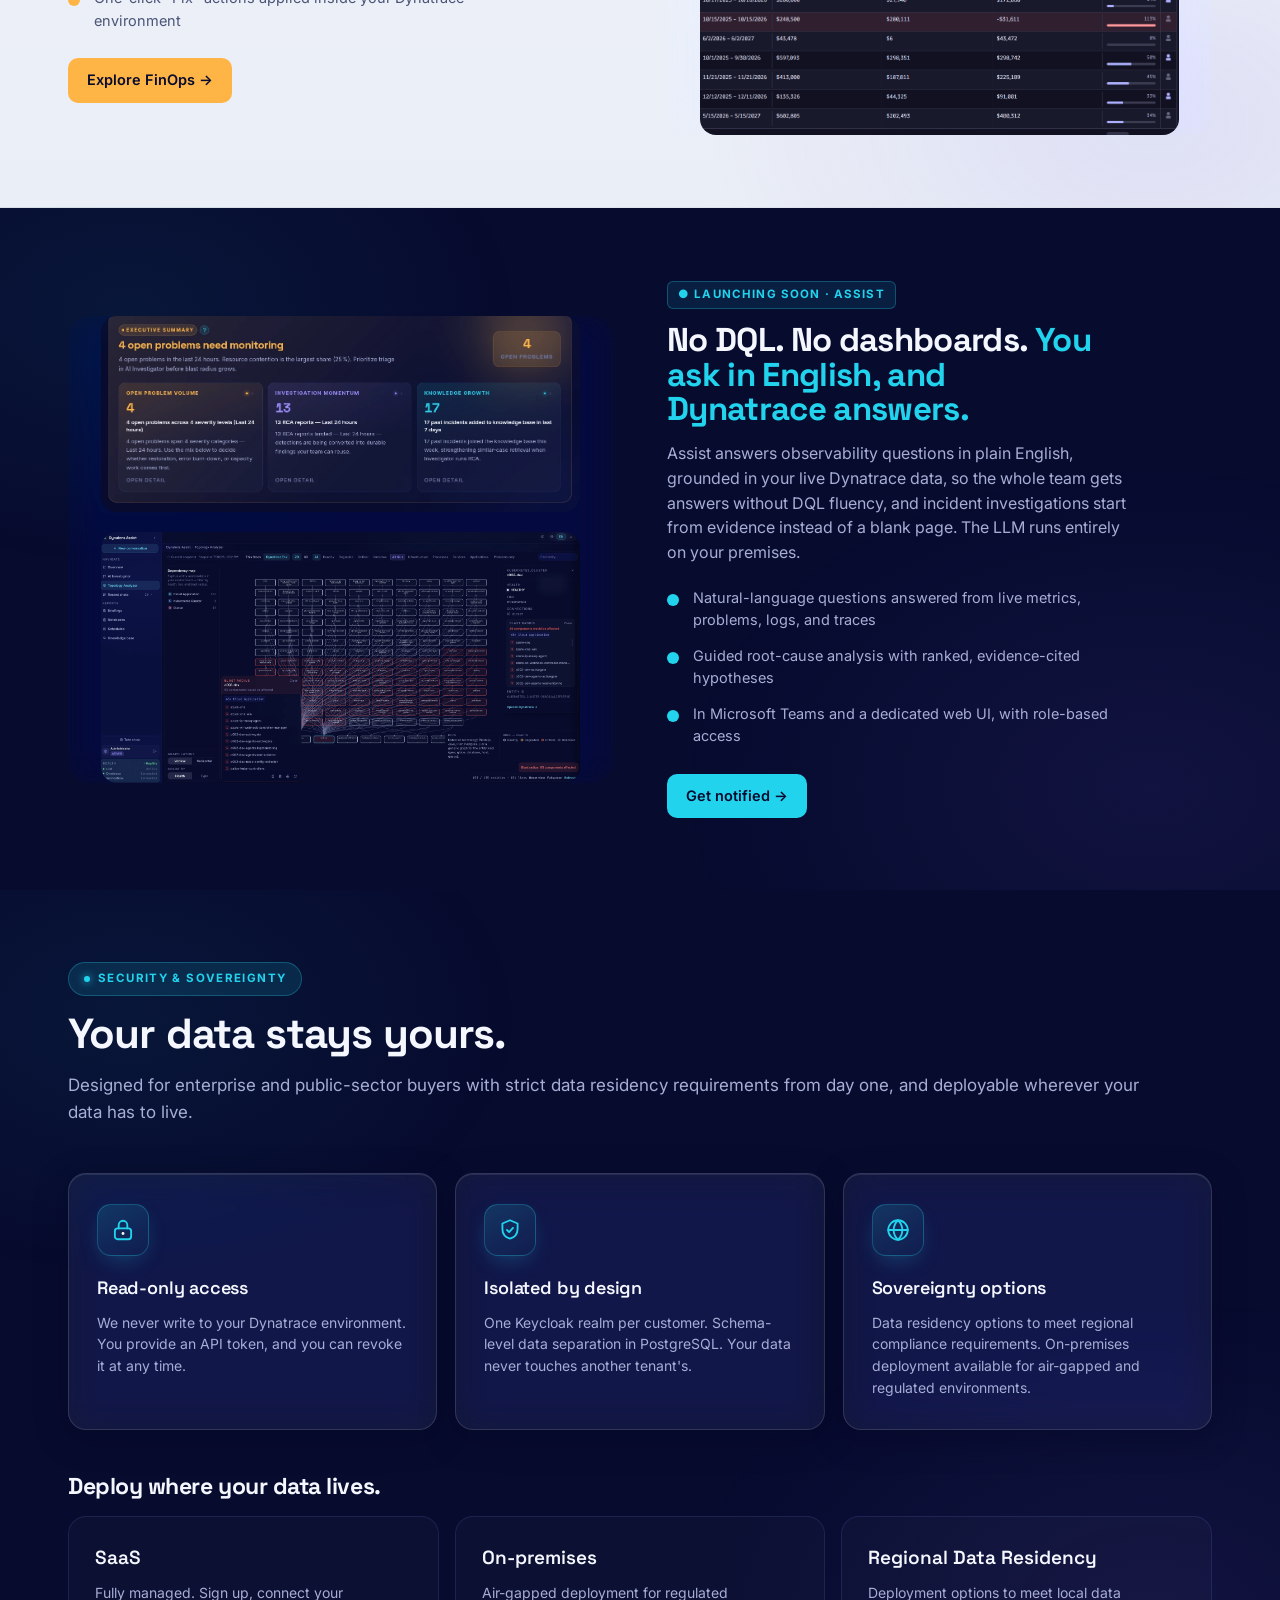
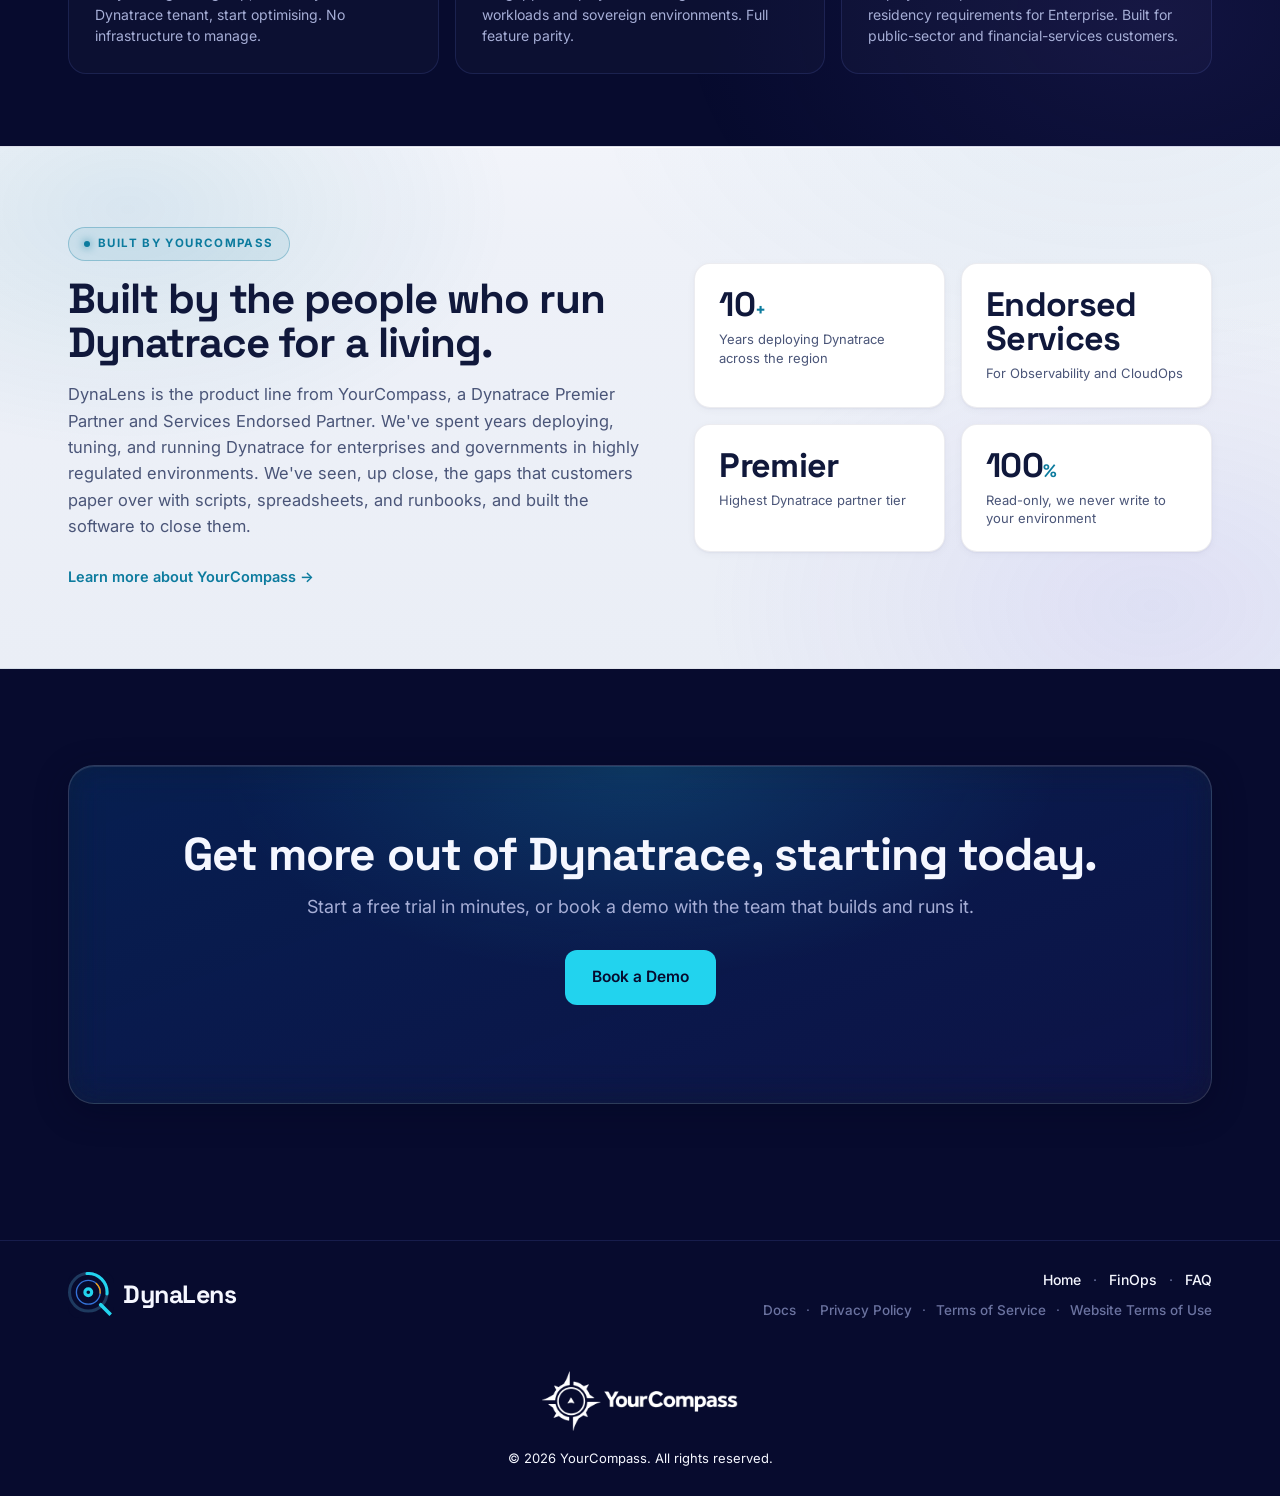
==== commit 0352d2ac: "Add Docs/Privacy/ToS/Website-ToU pages, pricing section, and footer nav polish - Build Docs, Privacy" ====
--- a/index.html
+++ b/index.html
@@ -50,9 +50,9 @@
       <div class="hero-intro reveal">
         <span class="slide-tag t-suite">DynaLens by YourCompass, the Dynatrace app suite</span>
         <h1>Your Dynatrace estate, <span class="hl">at full value.</span></h1>
-        <p class="hero-lede">DynaLens is a growing suite of value-added tools designed to help you get more from the Dynatrace platform you already trust. From FinOps and natural-language assistance to intelligent automation and deeper operational insight, each DynaLens capability works with your existing environment, data, and investments.</p>
-        <p class="hero-sub" style="max-width:480px">Launching first with DynaLens FinOps, the suite will continue to expand with new tools that help you optimize consumption, interrogate your estate in plain English, automate manual work, and unlock more value across your organization.</p>
-        <p class="hero-sub" style="max-width:480px">Built for every Dynatrace estate, SaaS or Managed, cloud-connected or air-gapped, with Classic or DPS licensing. Read-only by design and developed by a Dynatrace Premier Partner.</p>
+        <p class="hero-lede">DynaLens is a growing suite of value-added tools designed to help you get more from the Dynatrace platform you already trust. From FinOps and natural-language assistance to intelligent automation and deeper operational insight.</p>
+        <p class="hero-sub" style="max-width:480px">Launching first with FinOps, expanding to optimize consumption, interrogate your estate in plain English, automate manual work, and unlock more value across your organization.</p>
+        <p class="hero-sub" style="max-width:480px">Built for every Dynatrace estate — SaaS or Managed, cloud-connected or air-gapped, Classic or DPS licensing — read-only by design, from a Dynatrace Premier Partner.</p>
       </div>
       <div class="hero-visual hero-carousel reveal" id="heroCarousel">
         <div class="hc-stage" id="hcStage" aria-hidden="true">
@@ -139,9 +139,9 @@
         </div>
         <a href="dynalens-finops-page.html" class="pp-cta pp-cta-fo">Explore FinOps →</a>
       </div>
-      <div class="ptab-item" data-app="rm" data-idx="1"><span class="pt-txt">Put Dynatrace answers in everyone's hands.</span><span class="pt-app">Assist · Soon</span></div>
+      <div class="ptab-item" data-app="as" data-idx="1"><span class="pt-txt">Put Dynatrace answers in everyone's hands.</span><span class="pt-app">Assist · Launching soon</span></div>
       <div class="ppanel-item">
-        <span class="ppanel-kick rm">Assist · Coming soon</span>
+        <span class="ppanel-kick as">Assist · Launching soon</span>
         <h3>Everyone gets to ask. In plain English.</h3>
         <p class="pp-sol">Assist plans and executes the right Dynatrace API calls from a natural-language question, in Microsoft Teams or a dedicated web UI, and answers with charts and evidence. Incident investigations start from ranked, cited hypotheses instead of a blank page. And the LLM runs <b>entirely on your own hardware</b>.</p>
         <div class="pp-pts" style="color:#22D3EE">
@@ -149,7 +149,7 @@
           <span>RCA co-pilot recalls similar past incidents automatically</span>
           <span>On-prem or air-gapped, nothing sent to external AI services</span>
         </div>
-        <a href="dynalens-assist-page.html" class="pp-cta pp-cta-rm">Get notified →</a>
+        <a href="dynalens-assist-page.html" class="pp-cta pp-cta-as">Get notified →</a>
       </div>
       <div class="ptab-item" data-app="rm" data-idx="2"><span class="pt-txt">Keep every stakeholder informed, automatically.</span><span class="pt-app">Signal · Soon</span></div>
       <div class="ppanel-item">
@@ -205,8 +205,8 @@
         </div>
         <p>Attribute, optimise, and control your Dynatrace DPS spend.</p>
       </a>
-      <div class="scard soon-card">
-        <span class="badge soon">Coming soon</span>
+      <div class="scard soon-card launching">
+        <span class="badge launching">Launching soon</span>
         <div class="scard-head">
           <div class="scard-ico"><img src="assets/images/assist/icon.png" alt=""></div>
           <h3>Assist</h3>
@@ -274,8 +274,8 @@
   <div class="wrap">
     <div class="app flip reveal">
       <div class="app-copy">
-        <span class="app-eye soon">● Coming soon · Assist</span>
-        <h3>Ask <span class="hl">Assist</span> a question. Get an answer.</h3>
+        <span class="app-eye launching">● Launching soon · Assist</span>
+        <h3>No DQL. No dashboards. <span class="hl">You ask in English, and Dynatrace answers.</span></h3>
         <p class="app-intro">Assist answers observability questions in plain English, grounded in your live Dynatrace data, so the whole team gets answers without DQL fluency, and incident investigations start from evidence instead of a blank page. The LLM runs entirely on your premises.</p>
         <ul class="app-list">
           <li>Natural-language questions answered from live metrics, problems, logs, and traces</li>
@@ -391,12 +391,19 @@
 <footer>
   <div class="wrap">
     <div class="foot-in">
-      <div class="logo" style="font-size:17px"><img src="assets/brand/apple-touch-icon.svg" alt="" class="logo-icon">DynaLens</div>
-      <div class="foot-links">
-        <a href="index.html">Home</a>
-        <a href="dynalens-finops-page.html">FinOps</a>
-        <a href="dynalens-assist-page.html">Assist</a>
-        <a href="dynalens-faq-page.html">FAQ</a>
+      <div class="logo" style="font-size:25px"><img src="assets/brand/apple-touch-icon.svg" alt="" class="logo-icon">DynaLens</div>
+      <div class="foot-nav">
+        <div class="foot-links">
+          <a href="index.html">Home</a>
+          <a href="dynalens-finops-page.html">FinOps</a>
+          <a href="dynalens-faq-page.html">FAQ</a>
+        </div>
+        <div class="foot-legal">
+          <a href="dynalens-docs.html">Docs</a>
+          <a href="dynalens-privacy-policy.html">Privacy Policy</a>
+          <a href="dynalens-terms-of-service.html">Terms of Service</a>
+          <a href="dynalens-website-terms-of-use.html">Website Terms of Use</a>
+        </div>
       </div>
     </div>
     <div class="foot-brand">
--- a/assets/css/main.css
+++ b/assets/css/main.css
@@ -123,8 +123,8 @@
   }
   nav.site-nav-hidden{transform:translateY(-100%);opacity:0;pointer-events:none}
   .nav-in{max-width:var(--maxw);margin:0 auto;padding:16px 28px;display:flex;align-items:center;justify-content:space-between}
-  .logo{font-family:'Space Grotesk';font-weight:700;font-size:20px;letter-spacing:-.02em;display:flex;align-items:center;gap:9px}
-  .logo .logo-icon{width:37px;height:37px;border-radius:9px;flex-shrink:0;display:block;box-sizing:border-box}
+  .logo{font-family:'Space Grotesk';font-weight:700;font-size:29px;letter-spacing:-.02em;display:flex;align-items:center;gap:9px}
+  .logo .logo-icon{width:46px;height:46px;border-radius:11px;flex-shrink:0;display:block;box-sizing:border-box}
   .nav-links{display:flex;gap:30px;align-items:center}
   .nav-links a{color:var(--text-dim);text-decoration:none;font-size:14.5px;font-weight:500;transition:color .2s}
   .nav-links a:hover{color:var(--text)}
@@ -236,7 +236,6 @@
   .pb-ico.dt{background:linear-gradient(135deg,#1496FF,#22D3EE);color:#06122e}
   .pb-ico.dt2{background:rgba(34,211,238,.15);color:var(--cyan);border:1px solid rgba(34,211,238,.4)}
   .pb-ico.ms{background:#fff;color:#05106F}
-  .pb-ico.uae{background:linear-gradient(135deg,#34D399,#0E8A5F);color:#04130d}
   .pbadge .pb-txt{display:flex;flex-direction:column;line-height:1.2}
   .pbadge .pb-txt b{font-family:'Space Grotesk';font-weight:600;font-size:13.5px;color:var(--text)}
   .pbadge .pb-txt span{font-size:10.5px;color:var(--text-faint)}
@@ -249,10 +248,7 @@
   @media(max-width:760px){
     section.blk{padding:52px 0}
   }
-  .sec-head{max-width:640px;margin-bottom:48px}
-  @media(min-width:1024px){
-    .sec-head{max-width:70%}
-  }
+  .sec-head{max-width:96%;margin-bottom:48px}
   .sec-eye{font-size:12.5px;font-weight:600;letter-spacing:.14em;text-transform:uppercase;color:var(--cyan);margin-bottom:14px;display:block}
   h2{font-size:clamp(28px,3.6vw,42px);font-weight:700;margin-bottom:16px}
   .sec-sub{font-size:17px;color:var(--text-dim)}
@@ -266,12 +262,18 @@
   .badge.soon{background:rgba(255,255,255,.06);color:var(--text-faint);border:1px solid var(--line)}
   .scard p{font-size:13.5px;color:var(--text-dim);line-height:1.5}
   .scard.soon-card{opacity:.78;cursor:default}
+  /* "launching soon" (Assist) sits a step ahead of the still-distant "coming soon" trio, so it keeps a cyan accent instead of fading grey.
+     Colors are hardcoded (not var(--cyan)) because --cyan is repurposed to amber inside .theme-finops, and this badge must stay Assist's own cyan on every page it appears on. */
+  .scard.soon-card.launching{opacity:1}
+  .scard.soon-card.launching::after{content:"";position:absolute;top:0;left:0;right:0;height:2px;background:linear-gradient(90deg,#22D3EE,transparent);opacity:.6}
+  .badge.launching{background:rgba(34,211,238,.12);color:#22D3EE;border:1px solid rgba(34,211,238,.35)}
   /* ---------- APP MINI SECTIONS ---------- */
   .app{display:grid;grid-template-columns:1fr 1fr;gap:54px;align-items:center;padding:46px 0;border-top:1px solid var(--line)}
   .app.flip .app-copy{order:2}
   .app-eye{font-size:11.5px;font-weight:700;letter-spacing:.1em;text-transform:uppercase;margin-bottom:14px;display:inline-block;padding:4px 10px;border-radius:6px}
   .app-eye.now{background:var(--cyan-soft);color:var(--cyan);border:1px solid rgba(34,211,238,.3)}
   .app-eye.soon{background:rgba(255,255,255,.04);color:var(--text-faint);border:1px solid var(--line)}
+  .app-eye.launching{background:rgba(34,211,238,.10);color:#22D3EE;border:1px solid rgba(34,211,238,.28)}
   .app h3{font-size:clamp(24px,3vw,33px);font-weight:700;margin-bottom:14px;max-width:440px}
   .app-intro{font-size:16px;color:var(--text-dim);margin-bottom:22px;max-width:460px}
   .app-list{list-style:none;margin-bottom:26px}
@@ -387,6 +389,25 @@
   .sec-foot{margin-top:24px;display:flex;align-items:center;justify-content:space-between;gap:20px;flex-wrap:wrap;padding-top:22px;border-top:1px solid var(--line)}
   .sec-foot-note{font-size:13px;color:var(--text-faint);line-height:1.5;max-width:680px}
   .sec-foot-note .cl{color:var(--text-dim);font-weight:600}
+  /* ---------- PRICING ---------- */
+  .pricing-grid{display:grid;grid-template-columns:repeat(3,1fr);gap:24px;align-items:stretch}
+  .price-card{background:var(--card);border:1px solid var(--line);border-radius:var(--radius);padding:36px 28px 28px;display:flex;flex-direction:column;position:relative;transition:all .25s ease}
+  .price-card:hover{border-color:var(--line-strong);background:var(--card-hover);transform:translateY(-4px)}
+  .price-card.featured{border:1.5px solid var(--cyan);background:linear-gradient(160deg,rgba(34,211,238,.08),var(--card))}
+  .price-badge{position:absolute;top:-13px;left:50%;transform:translateX(-50%);background:var(--amber);color:var(--navy-900);font-size:11px;font-weight:700;letter-spacing:.05em;text-transform:uppercase;padding:5px 15px;border-radius:100px;white-space:nowrap}
+  .price-name{font-family:'Space Grotesk';font-size:19px;font-weight:600;margin-bottom:6px}
+  .price-desc{font-size:14px;color:var(--text-dim);min-height:38px;margin-bottom:22px}
+  .price-amount{font-family:'Space Grotesk';font-weight:700;font-size:36px;color:var(--text);display:flex;align-items:baseline;gap:5px;margin-bottom:24px}
+  .price-amount .unit{font-size:14px;color:var(--text-dim);font-weight:500}
+  .price-list{list-style:none;display:flex;flex-direction:column;gap:11px;margin-bottom:28px;flex:1}
+  .price-list li{display:flex;gap:9px;align-items:flex-start;font-size:14px;color:var(--text-dim);line-height:1.45}
+  .price-list li::before{content:"✓";color:var(--green);font-weight:700;flex-shrink:0}
+  .price-card .btn{width:100%;justify-content:center}
+  .section-light .price-badge{color:#fff}
+  @media (max-width:900px){
+    .pricing-grid{grid-template-columns:1fr;max-width:420px;margin:0 auto}
+    .price-card.featured{order:-1}
+  }
   /* ---------- FINAL CTA ---------- */
   .final{text-align:center;padding:96px 0}
   .final-box{background:linear-gradient(160deg,rgba(34,211,238,.1),rgba(14,26,102,.5));border:1px solid var(--line-strong);border-radius:26px;padding:64px 40px;position:relative;overflow:hidden}
@@ -407,9 +428,15 @@
   @media(max-width:640px){
     .foot-yc-logo{height:45px}
   }
-  .foot-links{display:flex;gap:22px;flex-wrap:wrap}
-  .foot-links a{color:var(--text);text-decoration:none;font-size:13px;font-weight:500;transition:color .2s}
+  .foot-nav{display:flex;flex-direction:column;align-items:flex-end;gap:10px}
+  .foot-links{display:flex;flex-wrap:wrap;row-gap:8px}
+  .foot-links a{color:var(--text);text-decoration:none;font-size:14px;font-weight:500;transition:color .2s}
   .foot-links a:hover{color:var(--cyan)}
+  .foot-links a:not(:last-child)::after{content:"·";margin:0 12px;color:var(--text-faint);font-weight:400}
+  .foot-legal{display:flex;flex-wrap:wrap;row-gap:8px}
+  .foot-legal a{color:var(--text-faint);text-decoration:none;font-size:13.5px;font-weight:500;transition:color .2s}
+  .foot-legal a:hover{color:var(--cyan)}
+  .foot-legal a:not(:last-child)::after{content:"·";margin:0 10px;color:var(--text-faint);font-weight:400}
   @media(prefers-reduced-motion:reduce){
     *{animation:none!important;transition:none!important}
     .reveal{opacity:1;transform:none}
@@ -429,6 +456,10 @@
     .hiw-cta .acts{justify-content:center}
     .final-box{padding:40px 22px}
     .foot-in{flex-direction:column;align-items:flex-start}
+    .foot-nav{flex-direction:row;align-items:flex-start;width:100%;gap:48px}
+    .foot-links{display:flex;flex-direction:column;gap:10px}
+    .foot-legal{display:flex;flex-direction:column;gap:10px}
+    .foot-links a:not(:last-child)::after,.foot-legal a:not(:last-child)::after{content:none}
     .built-stats{grid-template-columns:1fr 1fr}
   }
   @media(max-width:380px){
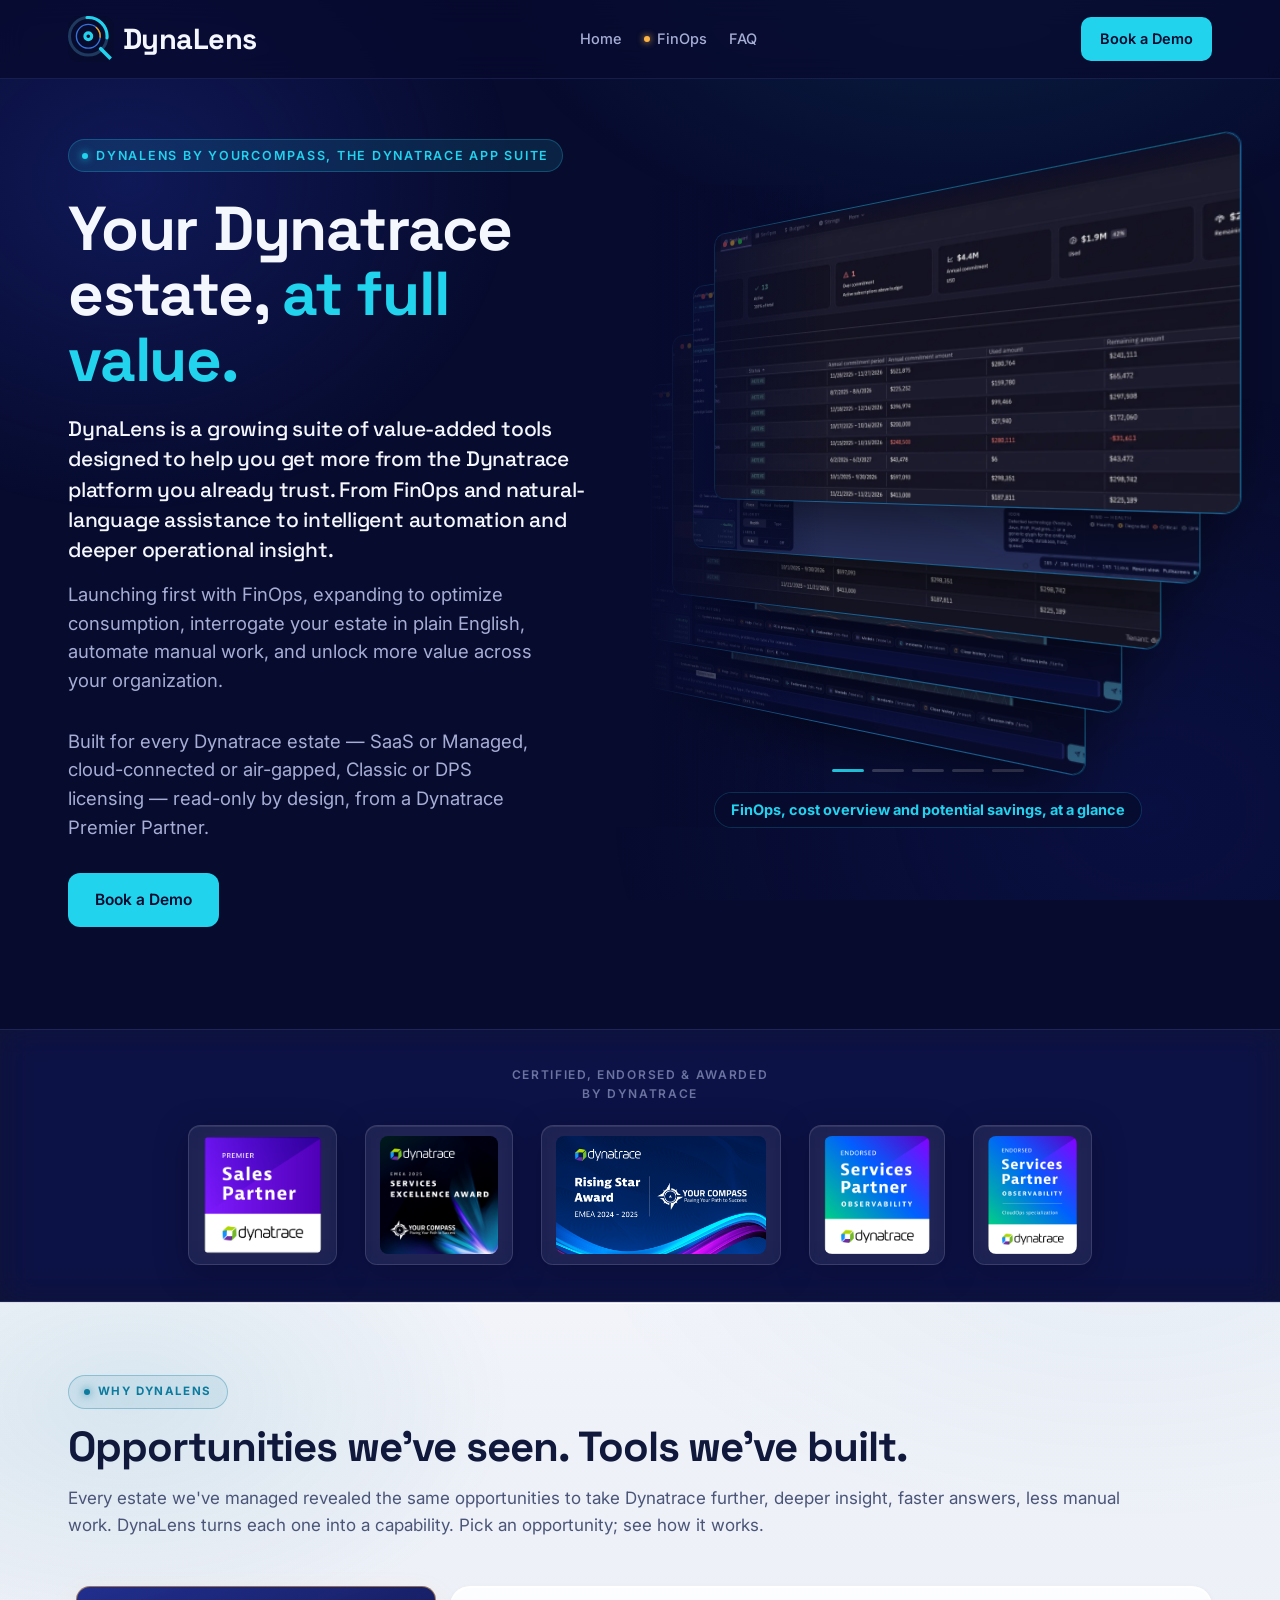
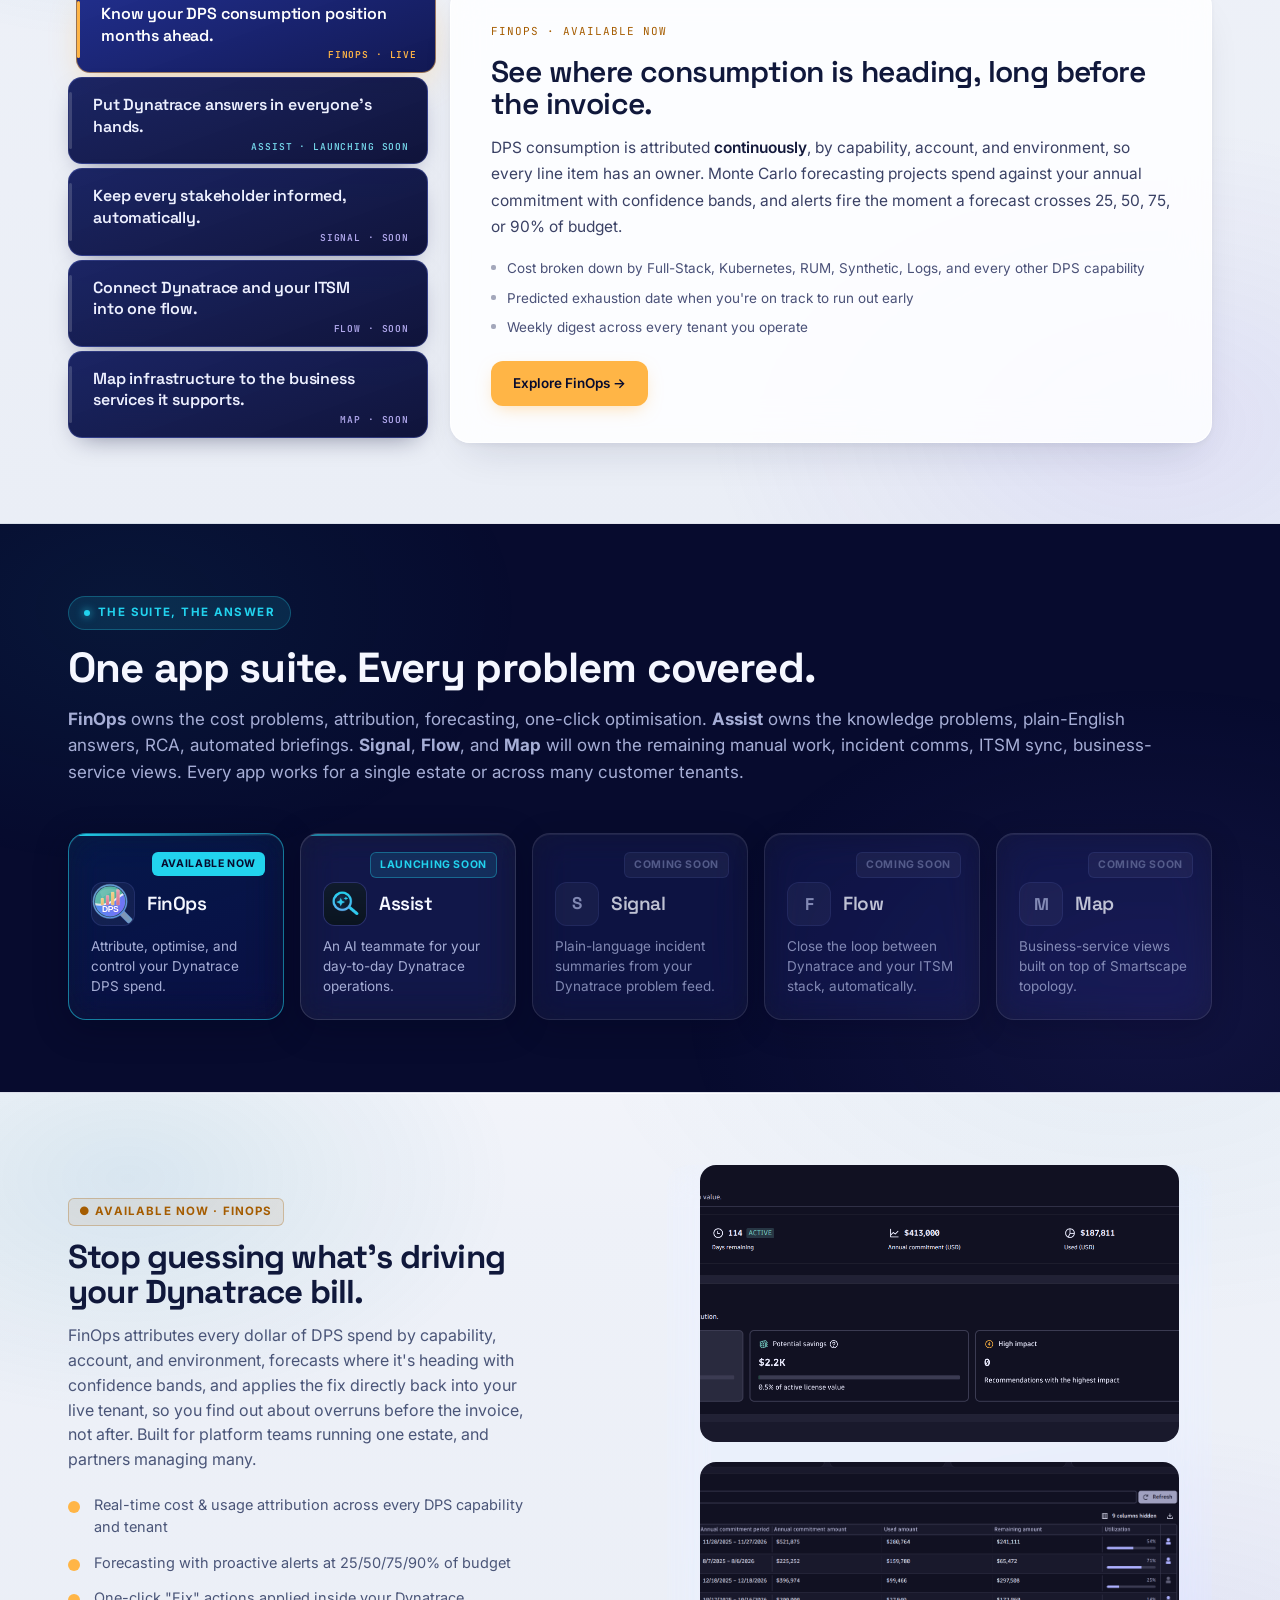
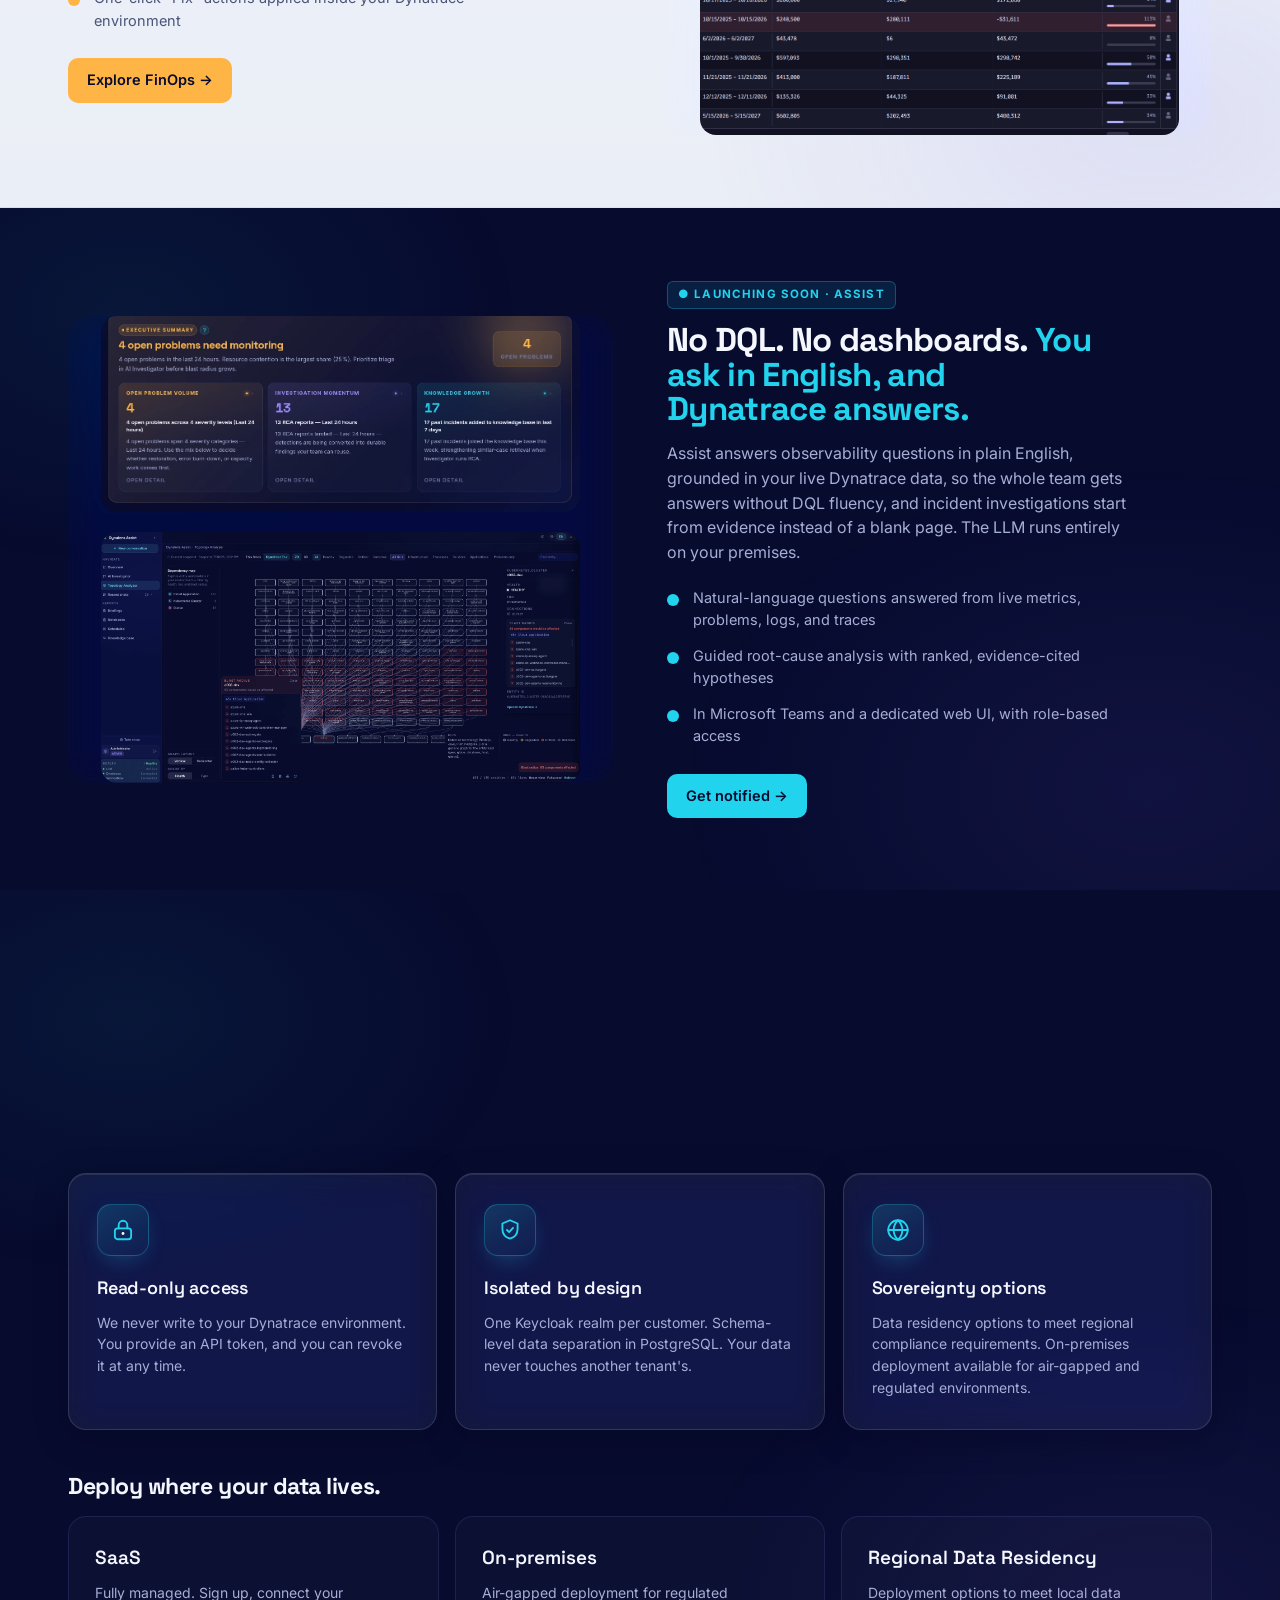
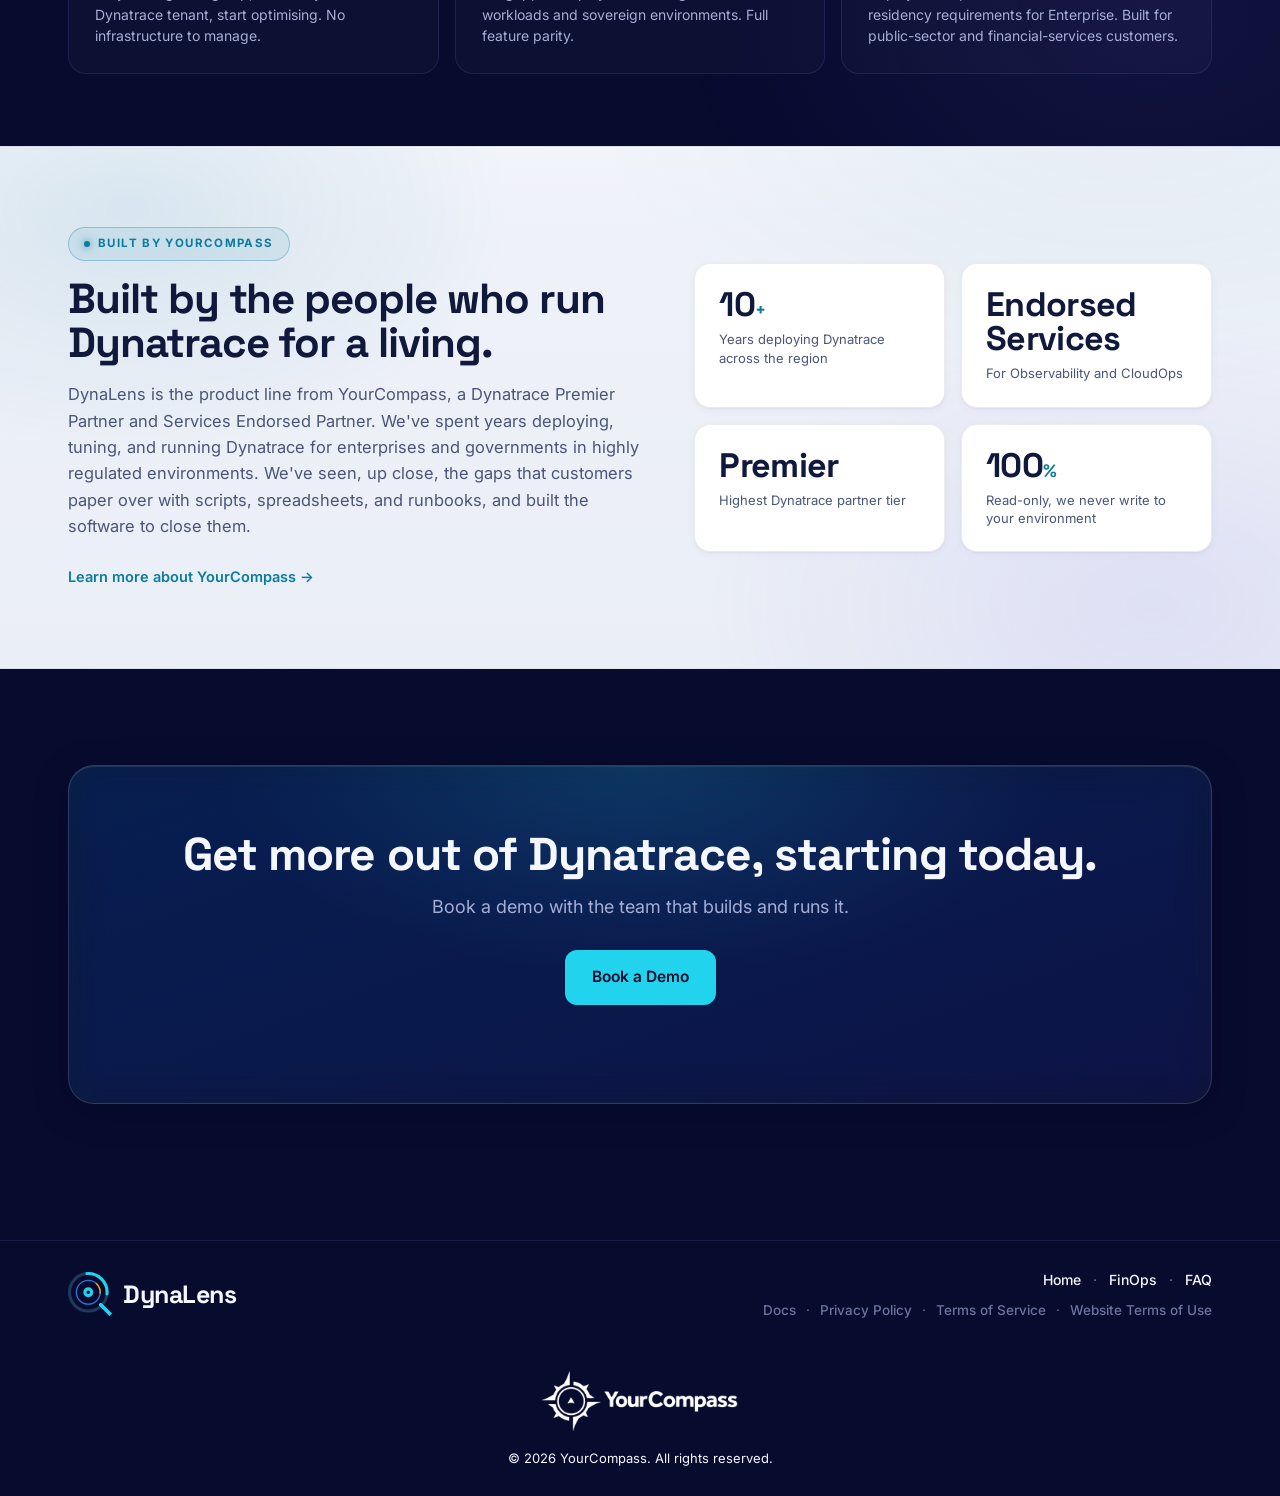
==== commit dfc50e18: "Add contact page assets, docs page, and book-a-demo page; nav and layout fixes" ====
--- a/index.html
+++ b/index.html
@@ -25,8 +25,8 @@
       <a href="dynalens-faq-page.html">FAQ</a>
     </div>
     <div class="nav-cta">
-      <a href="#" class="btn btn-primary">Book a Demo</a>
-      <a href="#" class="btn btn-primary" style="display:none">Start Free Trial</a>
+      <a href="dynalens-book-a-demo.html?from=home" class="btn btn-primary">Book a Demo</a>
+      <a href="dynalens-book-a-demo.html?from=home" class="btn btn-primary" style="display:none">Sign Up</a>
     </div>
     <button class="nav-burger" id="navBurger" aria-label="Open menu" aria-expanded="false">
       <span></span><span></span><span></span>
@@ -37,8 +37,8 @@
     <a href="dynalens-finops-page.html" class="nav-status nav-status--fo">FinOps</a>
     <a href="dynalens-faq-page.html">FAQ</a>
     <div class="nav-mobile-cta">
-      <a href="#" class="btn btn-primary">Book a Demo</a>
-      <a href="#" class="btn btn-primary" style="display:none">Start Free Trial</a>
+      <a href="dynalens-book-a-demo.html?from=home" class="btn btn-primary">Book a Demo</a>
+      <a href="dynalens-book-a-demo.html?from=home" class="btn btn-primary" style="display:none">Sign Up</a>
     </div>
   </div>
 </nav>
@@ -88,8 +88,7 @@
       </div>
       <div class="hero-cta reveal">
         <div class="hero-actions">
-          <a href="#" class="btn btn-primary btn-lg" style="display:none">Start Free Trial →</a>
-          <a href="#" class="btn btn-primary btn-lg">Book a Demo</a>
+          <a href="dynalens-book-a-demo.html?from=home" class="btn btn-primary btn-lg">Book a Demo</a>
         </div>
       </div>
     </div>
@@ -256,7 +255,7 @@
         </ul>
         <div class="app-actions">
           <a href="dynalens-finops-page.html" class="btn btn-fo">Explore FinOps →</a>
-          <a href="#" class="btn btn-ghost" style="display:none">Start Free Trial</a>
+          <a href="#" class="btn btn-ghost" style="display:none">Sign Up</a>
         </div>
       </div>
       <div>
@@ -284,7 +283,7 @@
         </ul>
         <div class="app-actions">
           <a href="dynalens-assist-page.html" class="btn btn-primary">Get notified →</a>
-          <a href="#" class="btn btn-ghost" style="display:none">Start Free Trial</a>
+          <a href="#" class="btn btn-ghost" style="display:none">Sign Up</a>
         </div>
       </div>
       <div>
@@ -378,10 +377,9 @@
   <div class="wrap">
     <div class="final-box reveal">
       <h2>Get more out of Dynatrace, starting today.</h2>
-      <p>Start a free trial in minutes, or book a demo with the team that builds and runs it.</p>
+      <p>Book a demo with the team that builds and runs it.</p>
       <div class="hero-actions">
-        <a href="#" class="btn btn-primary btn-lg" style="display:none">Start Free Trial →</a>
-        <a href="#" class="btn btn-primary btn-lg">Book a Demo</a>
+        <a href="dynalens-book-a-demo.html?from=home" class="btn btn-primary btn-lg">Book a Demo</a>
       </div>
     </div>
   </div>
--- a/assets/css/main.css
+++ b/assets/css/main.css
@@ -506,3 +506,16 @@
   .sec-eye{display:inline-flex;align-items:center;gap:8px;font-size:11.5px;font-weight:700;letter-spacing:.12em;text-transform:uppercase;color:var(--cyan);background:var(--cyan-soft);border:1px solid rgba(34,211,238,.28);padding:7px 15px;border-radius:100px;margin-bottom:16px}
   .sec-eye::before{content:"";width:6px;height:6px;border-radius:50%;background:currentColor;box-shadow:0 0 9px currentColor;flex-shrink:0}
   .section-light .sec-eye{background:rgba(12,123,158,.08);border-color:rgba(12,123,158,.32)}
+
+  /* ---------- LARGE-SCREEN PASS (wide monitors) ---------- */
+  /* --maxw drives both .wrap and .nav-in, so content and nav widen together
+     instead of leaving huge empty margins on large displays. */
+  @media(min-width:1600px){
+    :root{--maxw:1360px}
+  }
+  @media(min-width:1920px){
+    :root{--maxw:1520px}
+  }
+  @media(min-width:2400px){
+    :root{--maxw:1680px}
+  }
--- a/assets/css/home.css
+++ b/assets/css/home.css
@@ -116,6 +116,13 @@
   .ps-dot.active{background:var(--cyan);width:22px}
   .pbadge.pbadge-img{padding:10px 14px}
   .pbadge-img img{height:118px;width:auto;max-width:392px;max-height:100%;object-fit:contain;border-radius:8px;display:block}
+  @media(min-width:641px) and (max-width:1024px){
+    .ps-track{min-height:100px;flex-wrap:nowrap;gap:20px}
+    .pbadge.ps-slide{display:none}
+    .pbadge.ps-slide.active{display:flex}
+    .pbadge-img img{height:100px;max-width:300px}
+    .ps-dots{display:flex}
+  }
   @media(max-width:640px){
     .ps-track{min-height:73px;flex-wrap:nowrap}
     .pbadge.ps-slide{display:none}
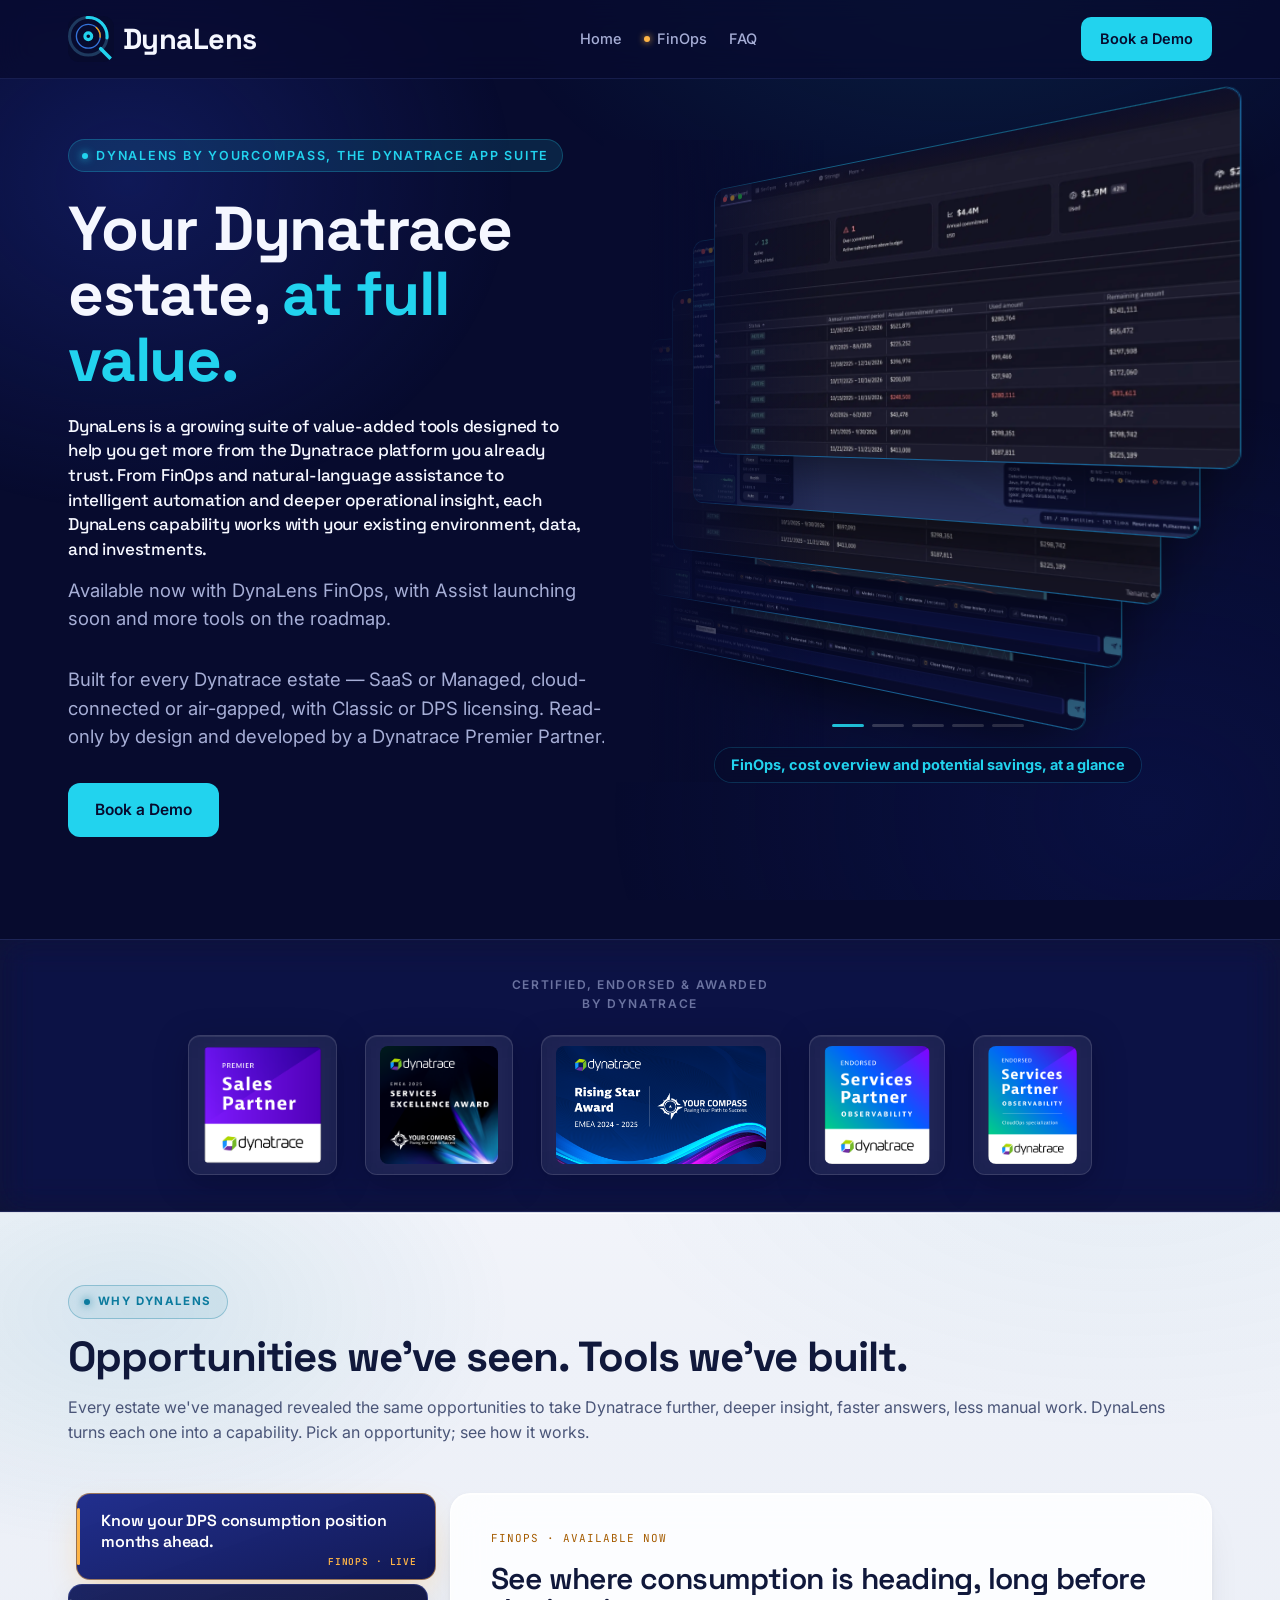
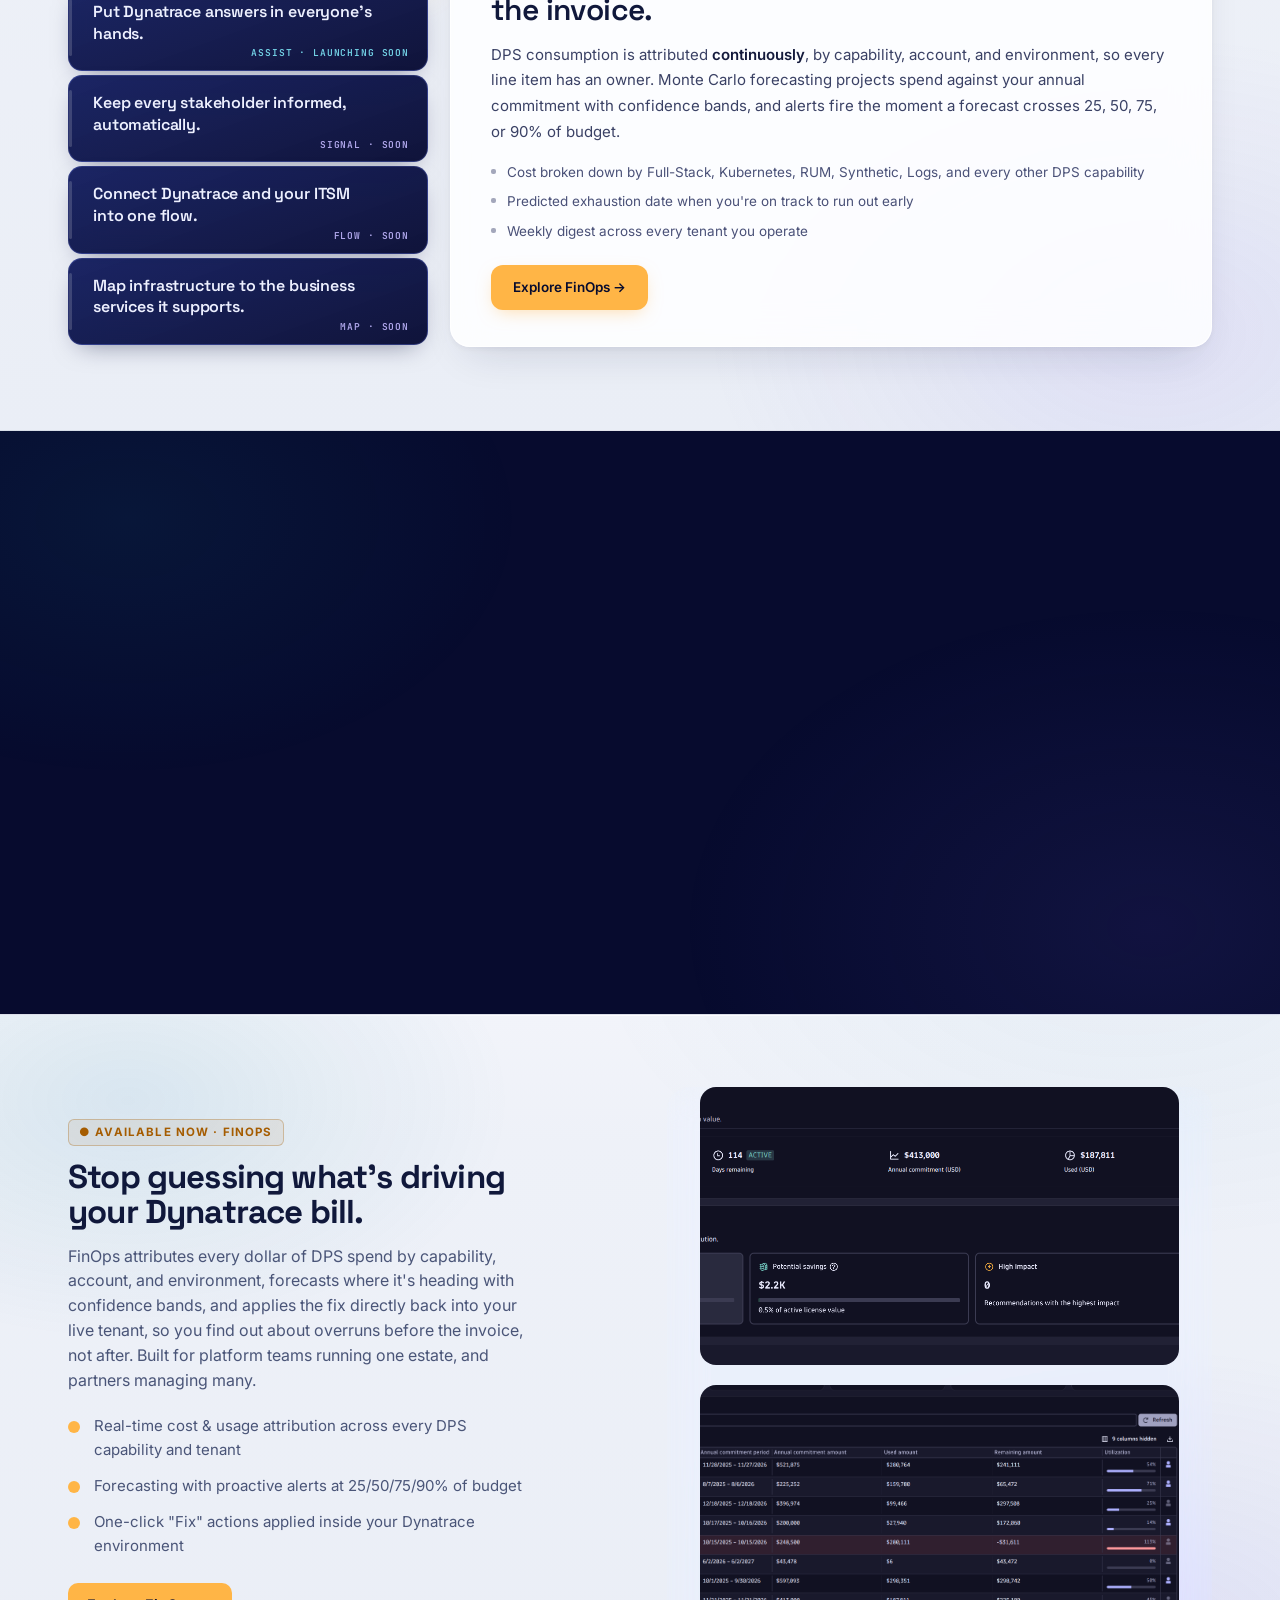
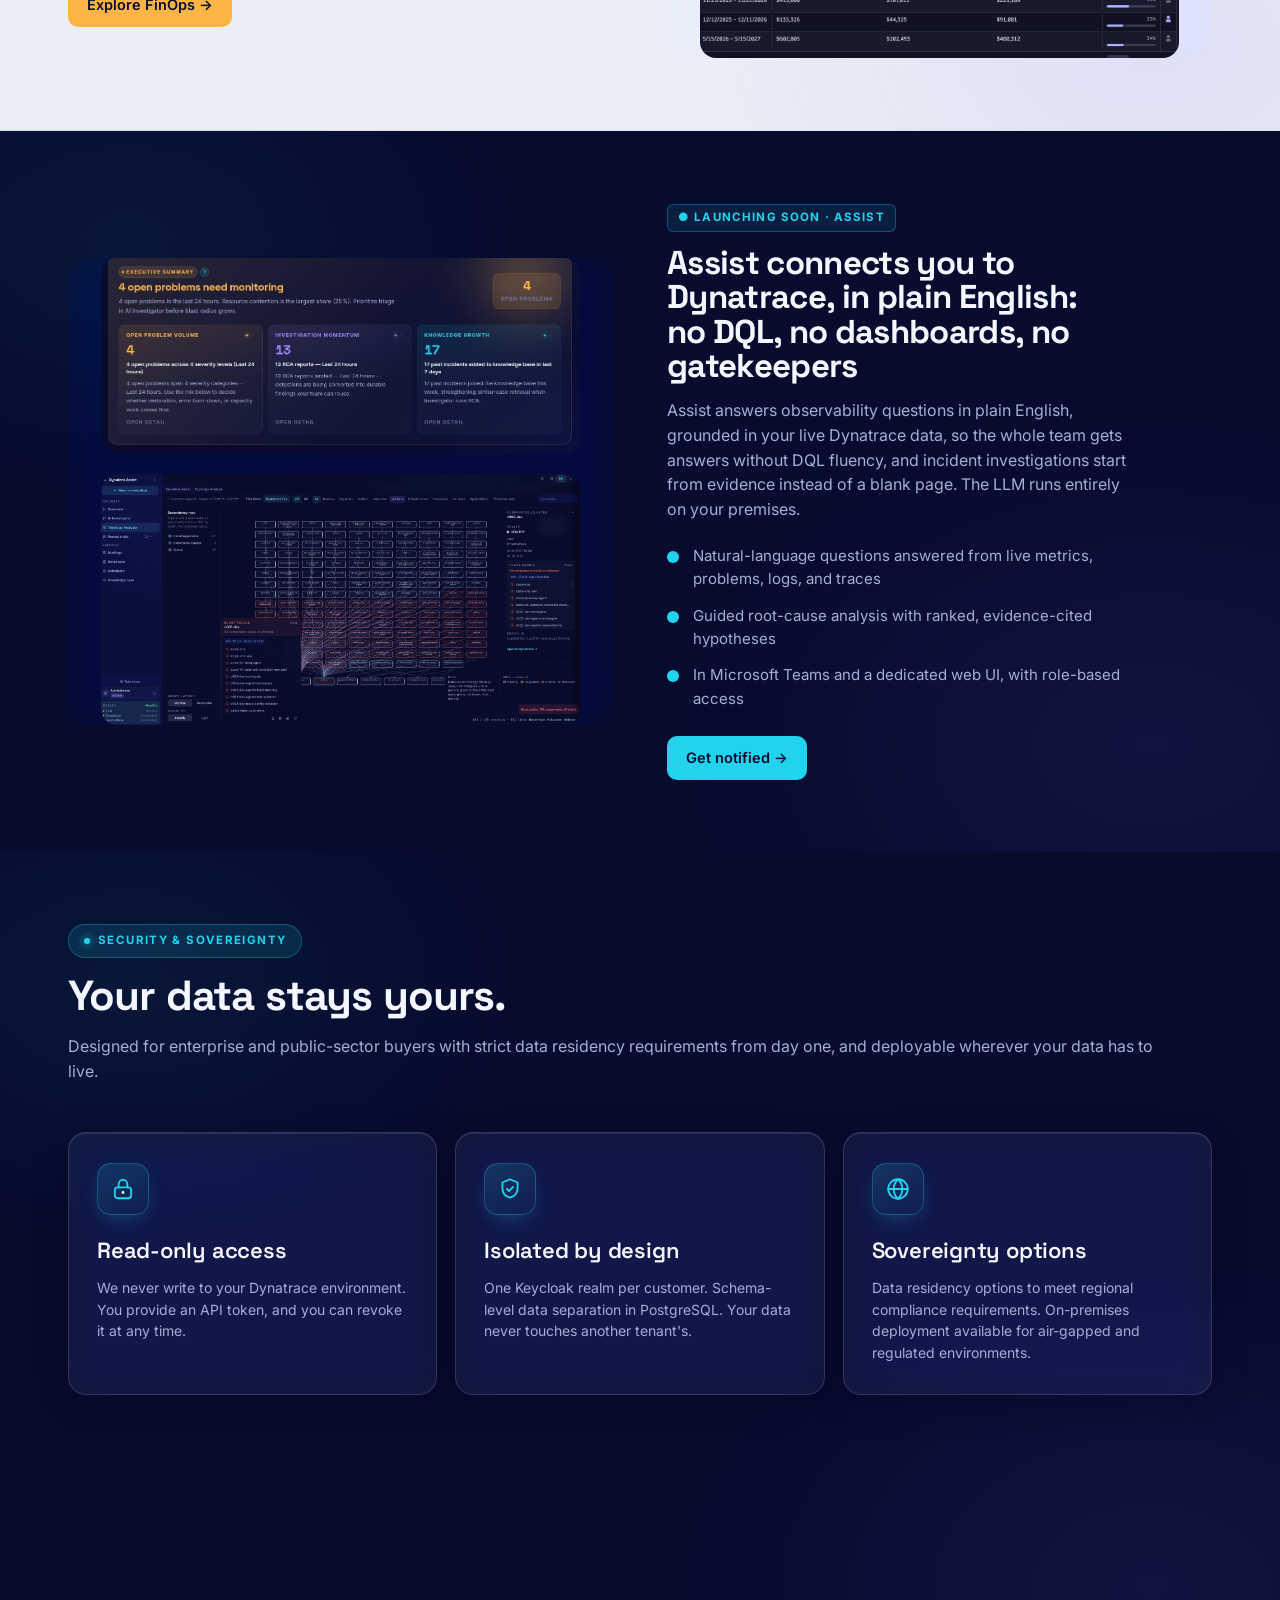
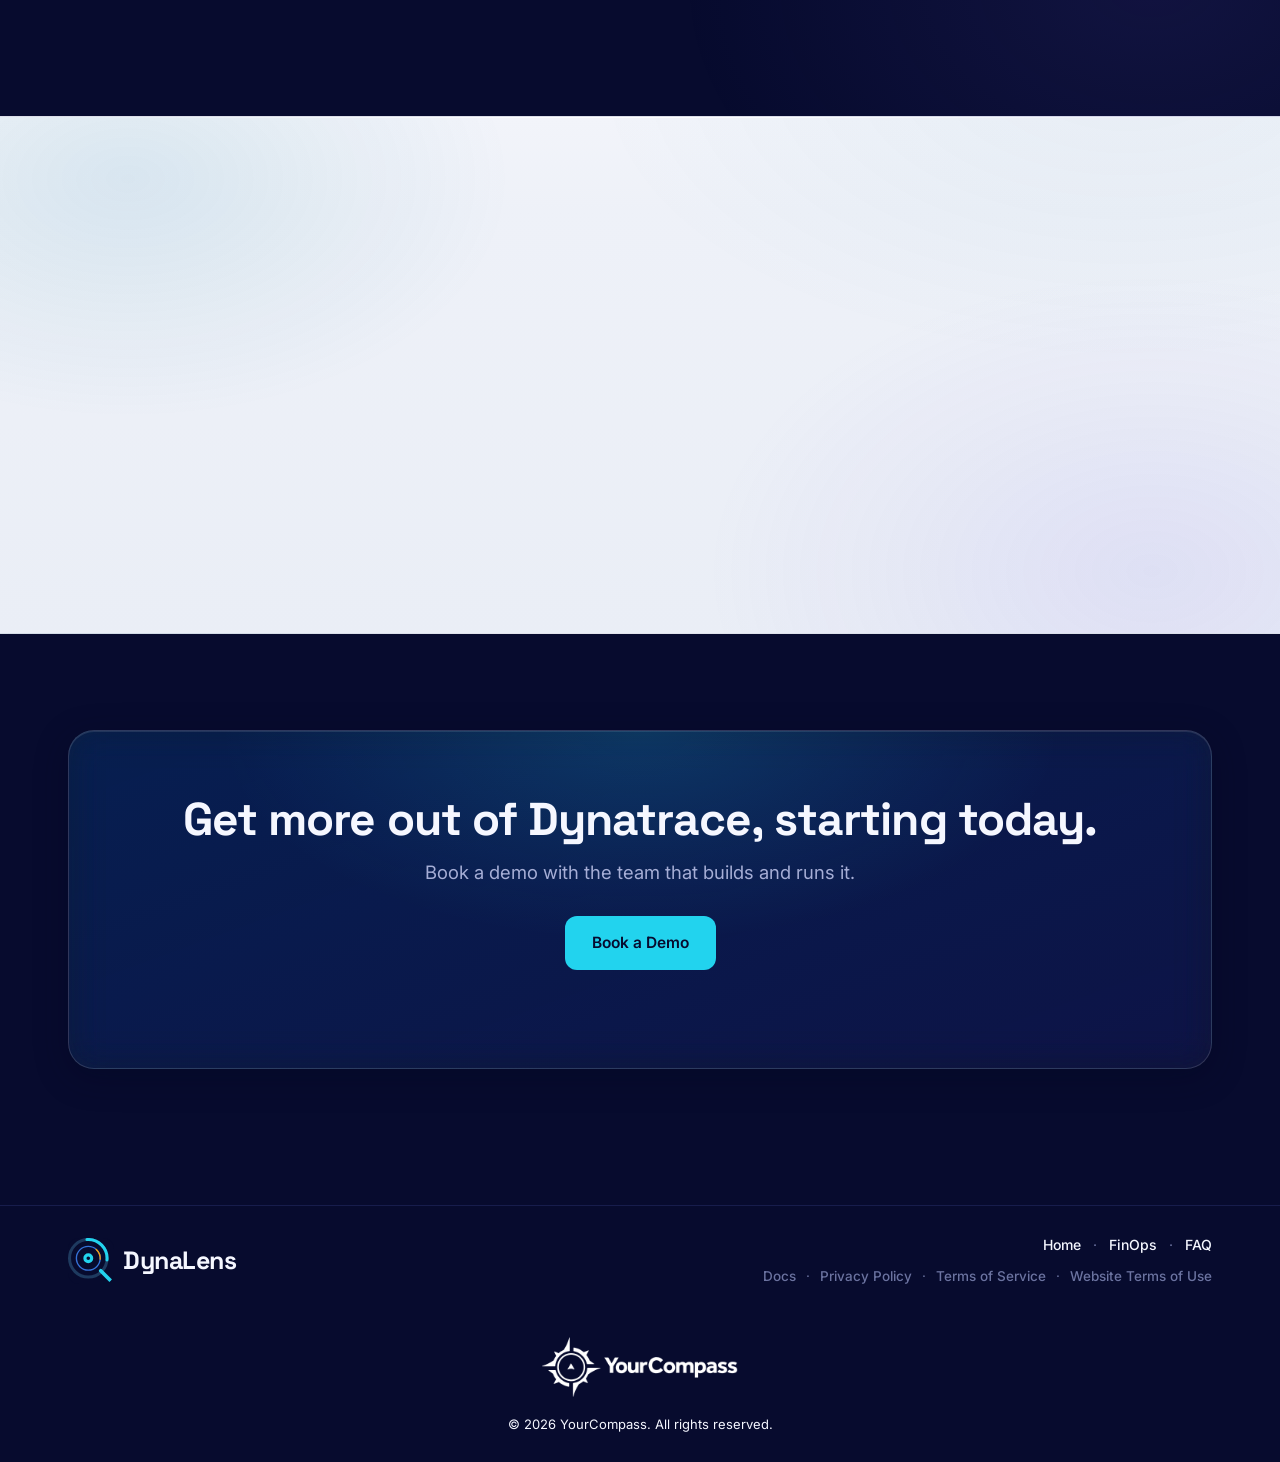
==== commit 44b6f74a: "Introduce fluid type-scale variables and widen content max-widths on large screens Replace one-off f" ====
--- a/index.html
+++ b/index.html
@@ -47,12 +47,16 @@
 <header class="hero">
   <div class="wrap">
     <div class="hero-grid">
-      <div class="hero-intro reveal">
-        <span class="slide-tag t-suite">DynaLens by YourCompass, the Dynatrace app suite</span>
-        <h1>Your Dynatrace estate, <span class="hl">at full value.</span></h1>
-        <p class="hero-lede">DynaLens is a growing suite of value-added tools designed to help you get more from the Dynatrace platform you already trust. From FinOps and natural-language assistance to intelligent automation and deeper operational insight.</p>
-        <p class="hero-sub" style="max-width:480px">Launching first with FinOps, expanding to optimize consumption, interrogate your estate in plain English, automate manual work, and unlock more value across your organization.</p>
-        <p class="hero-sub" style="max-width:480px">Built for every Dynatrace estate — SaaS or Managed, cloud-connected or air-gapped, Classic or DPS licensing — read-only by design, from a Dynatrace Premier Partner.</p>
+      <div class="hero-intro">
+        <div class="hero-title reveal">
+          <span class="slide-tag t-suite">DynaLens by YourCompass, the Dynatrace app suite</span>
+          <h1>Your Dynatrace estate, <span class="hl">at full value.</span></h1>
+        </div>
+        <div class="hero-body reveal">
+          <p class="hero-lede">DynaLens is a growing suite of value-added tools designed to help you get more from the Dynatrace platform you already trust. From FinOps and natural-language assistance to intelligent automation and deeper operational insight, each DynaLens capability works with your existing environment, data, and investments.</p>
+          <p class="hero-sub">Available now with DynaLens FinOps, with Assist launching soon and more tools on the roadmap.</p>
+          <p class="hero-sub">Built for every Dynatrace estate — SaaS or Managed, cloud-connected or air-gapped, with Classic or DPS licensing. Read-only by design and developed by a Dynatrace Premier Partner.</p>
+        </div>
       </div>
       <div class="hero-visual hero-carousel reveal" id="heroCarousel">
         <div class="hc-stage" id="hcStage" aria-hidden="true">
@@ -210,7 +214,7 @@
           <div class="scard-ico"><img src="assets/images/assist/icon.png" alt=""></div>
           <h3>Assist</h3>
         </div>
-        <p>An AI teammate for your day-to-day Dynatrace operations.</p>
+        <p>Assist connects you to Dynatrace, in plain English — no dashboards, no DQL.</p>
       </div>
       <div class="scard soon-card">
         <span class="badge soon">Coming soon</span>
@@ -244,21 +248,25 @@
 <section class="blk section-light app-sec" id="finops">
   <div class="wrap">
     <div class="app reveal">
-      <div class="app-copy">
-        <span class="app-eye fo">● Available now · FinOps</span>
-        <h3>Stop guessing what's driving your Dynatrace bill.</h3>
-        <p class="app-intro">FinOps attributes every dollar of DPS spend by capability, account, and environment, forecasts where it's heading with confidence bands, and applies the fix directly back into your live tenant, so you find out about overruns before the invoice, not after. Built for platform teams running one estate, and partners managing many.</p>
-        <ul class="app-list">
-          <li class="fo">Real-time cost &amp; usage attribution across every DPS capability and tenant</li>
-          <li class="fo">Forecasting with proactive alerts at 25/50/75/90% of budget</li>
-          <li class="fo">One-click "Fix" actions applied inside your Dynatrace environment</li>
-        </ul>
-        <div class="app-actions">
-          <a href="dynalens-finops-page.html" class="btn btn-fo">Explore FinOps →</a>
-          <a href="#" class="btn btn-ghost" style="display:none">Sign Up</a>
-        </div>
-      </div>
-      <div>
+      <div class="app-copy-wrap">
+        <div class="app-title">
+          <span class="app-eye fo">● Available now · FinOps</span>
+          <h3>Stop guessing what's driving your Dynatrace bill.</h3>
+        </div>
+        <div class="app-copy">
+          <p class="app-intro">FinOps attributes every dollar of DPS spend by capability, account, and environment, forecasts where it's heading with confidence bands, and applies the fix directly back into your live tenant, so you find out about overruns before the invoice, not after. Built for platform teams running one estate, and partners managing many.</p>
+          <ul class="app-list">
+            <li class="fo">Real-time cost &amp; usage attribution across every DPS capability and tenant</li>
+            <li class="fo">Forecasting with proactive alerts at 25/50/75/90% of budget</li>
+            <li class="fo">One-click "Fix" actions applied inside your Dynatrace environment</li>
+          </ul>
+          <div class="app-actions">
+            <a href="dynalens-finops-page.html" class="btn btn-fo">Explore FinOps →</a>
+            <a href="#" class="btn btn-ghost" style="display:none">Sign Up</a>
+          </div>
+        </div>
+      </div>
+      <div class="app-visual-wrap">
         <div class="finops-visual finops-shot">
           <img class="fv-shot fv-shot-1" src="assets/images/finops/cost-overview.png" alt="DynaLens FinOps dashboard, cost overview and potential savings" width="949" height="549" loading="lazy">
           <img class="fv-shot fv-shot-2" src="assets/images/finops/commitment-table.png" alt="DynaLens FinOps dashboard, commitment utilization table" width="1215" height="692" loading="lazy">
@@ -272,21 +280,25 @@
 <section class="blk app-sec" id="assist">
   <div class="wrap">
     <div class="app flip reveal">
-      <div class="app-copy">
-        <span class="app-eye launching">● Launching soon · Assist</span>
-        <h3>No DQL. No dashboards. <span class="hl">You ask in English, and Dynatrace answers.</span></h3>
-        <p class="app-intro">Assist answers observability questions in plain English, grounded in your live Dynatrace data, so the whole team gets answers without DQL fluency, and incident investigations start from evidence instead of a blank page. The LLM runs entirely on your premises.</p>
-        <ul class="app-list">
-          <li>Natural-language questions answered from live metrics, problems, logs, and traces</li>
-          <li>Guided root-cause analysis with ranked, evidence-cited hypotheses</li>
-          <li>In Microsoft Teams and a dedicated web UI, with role-based access</li>
-        </ul>
-        <div class="app-actions">
-          <a href="dynalens-assist-page.html" class="btn btn-primary">Get notified →</a>
-          <a href="#" class="btn btn-ghost" style="display:none">Sign Up</a>
-        </div>
-      </div>
-      <div>
+      <div class="app-copy-wrap">
+        <div class="app-title">
+          <span class="app-eye launching">● Launching soon · Assist</span>
+          <h3>Assist connects you to Dynatrace, in plain English: <span class="hl">no DQL, no dashboards, no gatekeepers</span></h3>
+        </div>
+        <div class="app-copy">
+          <p class="app-intro">Assist answers observability questions in plain English, grounded in your live Dynatrace data, so the whole team gets answers without DQL fluency, and incident investigations start from evidence instead of a blank page. The LLM runs entirely on your premises.</p>
+          <ul class="app-list">
+            <li>Natural-language questions answered from live metrics, problems, logs, and traces</li>
+            <li>Guided root-cause analysis with ranked, evidence-cited hypotheses</li>
+            <li>In Microsoft Teams and a dedicated web UI, with role-based access</li>
+          </ul>
+          <div class="app-actions">
+            <a href="dynalens-assist-page.html" class="btn btn-primary">Get notified →</a>
+            <a href="#" class="btn btn-ghost" style="display:none">Sign Up</a>
+          </div>
+        </div>
+      </div>
+      <div class="app-visual-wrap">
         <div class="assist-visual assist-shot">
           <img class="as-shot-1" src="assets/images/assist/executive-summary.webp" alt="DynaLens Assist executive summary, open problems needing monitoring" width="1163" height="475" loading="lazy">
           <img class="as-shot-2" src="assets/images/assist/topology-grid.webp" alt="DynaLens Assist Topology Analyzer, dependency grid with blast radius" width="3430" height="1796" loading="lazy">
--- a/assets/css/main.css
+++ b/assets/css/main.css
@@ -20,6 +20,21 @@
     --card-hover:rgba(255,255,255,.05);
     --radius:18px;
     --maxw:1200px;
+
+    /* ---- unified type scale: fluid, grows with viewport width ----
+       every heading/body/caption font-size in the site should reference
+       one of these instead of a one-off px value. Re-widened further at
+       the large-screen breakpoints below (search "TYPE SCALE — XL"). */
+    --fs-h1:clamp(38px,5.2vw,62px);
+    --fs-h2:clamp(28px,3.6vw,42px);
+    --fs-h3:clamp(24px,3vw,33px);
+    --fs-h3-card:clamp(22px,2.5vw,30px);
+    --fs-h4:clamp(18px,1.4vw + 14px,22px);
+    --fs-lede:clamp(1.063rem,0.8rem + 0.33vw,1.375rem);
+    --fs-body-lg:clamp(1.156rem,0.913rem + 0.3vw,1.438rem);
+    --fs-body:clamp(1rem,0.788rem + 0.26vw,1.25rem);
+    --fs-body-sm:clamp(0.938rem,0.731rem + 0.26vw,1.188rem);
+    --fs-caption:clamp(0.875rem,0.75rem + 0.15vw,1rem);
   }
   *{margin:0;padding:0;box-sizing:border-box}
   html{scroll-behavior:smooth}
@@ -180,8 +195,8 @@
   .hero{padding:60px 0 48px;position:relative}
   .eyebrow{display:inline-flex;align-items:center;gap:8px;font-size:12.5px;font-weight:600;letter-spacing:.14em;text-transform:uppercase;color:var(--cyan);background:var(--cyan-soft);border:1px solid rgba(34,211,238,.25);padding:6px 13px;border-radius:100px;margin-bottom:26px}
   .eyebrow::before{content:"";width:6px;height:6px;border-radius:50%;background:var(--cyan);box-shadow:0 0 8px var(--cyan)}
-  h1{font-size:clamp(38px,5.2vw,62px);font-weight:700;margin-bottom:22px}
-  .hero-sub{font-size:18.5px;color:var(--text-dim);max-width:540px;margin-bottom:32px}
+  h1{font-size:var(--fs-h1);font-weight:700;margin-bottom:22px}
+  .hero-sub{font-size:var(--fs-body-lg);color:var(--text-dim);max-width:clamp(540px,40vw,840px);margin-bottom:32px}
   .hero-actions{display:flex;gap:14px;margin-bottom:34px;flex-wrap:wrap}
   .btn-lg{padding:14px 26px;font-size:15.5px;border-radius:12px}
   .trust{display:flex;gap:10px;flex-wrap:wrap}
@@ -224,7 +239,7 @@
   .soon-tile{background:var(--card);border:1px solid var(--line);border-radius:14px;padding:18px;transition:all .25s}
   .soon-tile:hover{border-color:var(--line-strong);transform:translateY(-3px);background:var(--card-hover)}
   .soon-tile .st-glyph{font-family:'Space Grotesk';font-weight:700;font-size:22px;color:var(--cyan);margin-bottom:10px;display:inline-block;width:42px;height:42px;line-height:42px;text-align:center;background:var(--cyan-soft);border:1px solid rgba(34,211,238,.25);border-radius:11px}
-  .soon-tile h4{font-family:'Space Grotesk';font-weight:600;font-size:16px;margin-bottom:5px}
+  .soon-tile h4{font-family:'Space Grotesk';font-weight:600;font-size:var(--fs-h4);margin-bottom:5px}
   .soon-tile p{font-size:12.5px;color:var(--text-faint);line-height:1.45}
   .finops-visual{background:linear-gradient(160deg, rgba(255,181,70,.06), rgba(7,11,46,.85));border:1px solid var(--line-strong);border-radius:22px;padding:24px;box-shadow:0 40px 90px -30px rgba(0,0,0,.8)}
   .assist-visual{background:linear-gradient(160deg, rgba(34,211,238,.07), rgba(7,11,46,.85));border:1px solid var(--line-strong);border-radius:22px;padding:24px;box-shadow:0 40px 90px -30px rgba(0,0,0,.8);display:flex;flex-direction:column;justify-content:center}
@@ -250,8 +265,8 @@
   }
   .sec-head{max-width:96%;margin-bottom:48px}
   .sec-eye{font-size:12.5px;font-weight:600;letter-spacing:.14em;text-transform:uppercase;color:var(--cyan);margin-bottom:14px;display:block}
-  h2{font-size:clamp(28px,3.6vw,42px);font-weight:700;margin-bottom:16px}
-  .sec-sub{font-size:17px;color:var(--text-dim)}
+  h2{font-size:var(--fs-h2);font-weight:700;margin-bottom:16px}
+  .sec-sub{font-size:var(--fs-body);color:var(--text-dim)}
   /* reveal on scroll */
   .reveal{opacity:0;transform:translateY(26px);transition:opacity .7s ease,transform .7s ease}
   .reveal.show{opacity:1;transform:none}
@@ -268,16 +283,18 @@
   .scard.soon-card.launching::after{content:"";position:absolute;top:0;left:0;right:0;height:2px;background:linear-gradient(90deg,#22D3EE,transparent);opacity:.6}
   .badge.launching{background:rgba(34,211,238,.12);color:#22D3EE;border:1px solid rgba(34,211,238,.35)}
   /* ---------- APP MINI SECTIONS ---------- */
-  .app{display:grid;grid-template-columns:1fr 1fr;gap:54px;align-items:center;padding:46px 0;border-top:1px solid var(--line)}
-  .app.flip .app-copy{order:2}
+  .app{display:grid;grid-template-columns:1fr 1fr;grid-template-areas:"copy visual";column-gap:54px;row-gap:0;align-items:center;padding:46px 0;border-top:1px solid var(--line)}
+  .app-copy-wrap{grid-area:copy}
+  .app-visual-wrap{grid-area:visual}
+  .app.flip{grid-template-areas:"visual copy"}
   .app-eye{font-size:11.5px;font-weight:700;letter-spacing:.1em;text-transform:uppercase;margin-bottom:14px;display:inline-block;padding:4px 10px;border-radius:6px}
   .app-eye.now{background:var(--cyan-soft);color:var(--cyan);border:1px solid rgba(34,211,238,.3)}
   .app-eye.soon{background:rgba(255,255,255,.04);color:var(--text-faint);border:1px solid var(--line)}
   .app-eye.launching{background:rgba(34,211,238,.10);color:#22D3EE;border:1px solid rgba(34,211,238,.28)}
-  .app h3{font-size:clamp(24px,3vw,33px);font-weight:700;margin-bottom:14px;max-width:440px}
-  .app-intro{font-size:16px;color:var(--text-dim);margin-bottom:22px;max-width:460px}
+  .app h3{font-size:var(--fs-h3);font-weight:700;margin-bottom:14px;max-width:clamp(440px,32vw,650px)}
+  .app-intro{font-size:var(--fs-body);color:var(--text-dim);margin-bottom:22px;max-width:clamp(460px,34vw,700px)}
   .app-list{list-style:none;margin-bottom:26px}
-  .app-list li{position:relative;padding-left:26px;margin-bottom:13px;font-size:14.5px;color:var(--text-dim);max-width:470px}
+  .app-list li{position:relative;padding-left:26px;margin-bottom:13px;font-size:var(--fs-body-sm);color:var(--text-dim);max-width:clamp(470px,34vw,700px)}
   .app-list li::before{content:"";position:absolute;left:0;top:7px;width:12px;height:12px;border-radius:50%;background:var(--cyan)}
   .app-actions{display:flex;gap:14px;align-items:center;flex-wrap:wrap}
   .link-cta:hover{gap:11px}
@@ -290,8 +307,11 @@
   .app-visual::before{content:"";position:absolute;width:200%;height:200%;background:radial-gradient(circle at 50% 50%, rgba(34,211,238,.08), transparent 40%);animation:drift 9s ease-in-out infinite}
   @keyframes drift{0%,100%{transform:translate(-25%,-25%)}50%{transform:translate(-22%,-30%)}}
   @media(max-width:880px){
-    .app{grid-template-columns:1fr;gap:32px}
-    .app.flip .app-copy{order:0}
+    .app{grid-template-columns:1fr;grid-template-areas:"title" "visual" "copy";gap:32px}
+    .app.flip{grid-template-areas:"title" "visual" "copy"}
+    .app-copy-wrap{display:contents}
+    .app-title{grid-area:title}
+    .app-copy{grid-area:copy}
     .app-visual{height:220px}
   }
   /* ---------- HOW IT WORKS (premium connected flow) ---------- */
@@ -309,8 +329,8 @@
   .step .slabel{display:flex;align-items:center;gap:10px;margin-bottom:10px}
   .step .snum{font-family:'JetBrains Mono';font-weight:700;font-size:12px;color:var(--cyan);letter-spacing:.05em}
   .step .sline{flex:1;height:1px;background:var(--line)}
-  .step h4{font-family:'Space Grotesk';font-weight:600;font-size:20px;margin-bottom:10px;letter-spacing:-.01em}
-  .step p{font-size:14px;color:var(--text-dim);line-height:1.55}
+  .step h4{font-family:'Space Grotesk';font-weight:600;font-size:var(--fs-h4);margin-bottom:10px;letter-spacing:-.01em}
+  .step p{font-size:var(--fs-caption);color:var(--text-dim);line-height:1.55}
   @media(max-width:760px){
     .steps{grid-template-columns:1fr}
     .steps::before{display:none}
@@ -358,8 +378,8 @@
   .deploy{display:grid;grid-template-columns:repeat(3,1fr);gap:16px}
   .dcard{background:var(--card);border:1px solid var(--line);border-radius:var(--radius);padding:26px;transition:all .25s}
   .dcard:hover{border-color:var(--line-strong);transform:translateY(-3px)}
-  .dcard .dt{font-family:'Space Grotesk';font-weight:600;font-size:19px;margin-bottom:10px}
-  .dcard p{font-size:14px;color:var(--text-dim)}
+  .dcard .dt{font-family:'Space Grotesk';font-weight:600;font-size:var(--fs-h4);margin-bottom:10px}
+  .dcard p{font-size:var(--fs-caption);color:var(--text-dim)}
   @media(max-width:980px){
     .deploy{grid-template-columns:1fr 1fr}
   }
@@ -367,17 +387,17 @@
     .deploy{grid-template-columns:1fr}
   }
   /* ---------- BUILT BY ---------- */
-  .built p{font-size:16.5px;color:var(--text-dim);line-height:1.6}
+  .built p{font-size:var(--fs-body);color:var(--text-dim);line-height:1.6}
   .built h2{max-width:560px}
-  .built p{font-size:16.5px;color:var(--text-dim);max-width:680px;margin-bottom:24px}
+  .built p{font-size:var(--fs-body);color:var(--text-dim);max-width:680px;margin-bottom:24px}
   /* ---------- SECURITY ---------- */
   .sec-grid{display:grid;grid-template-columns:repeat(3,1fr);gap:18px}
   .seccard{background:var(--card);border:1px solid var(--line);border-radius:18px;padding:30px 28px;transition:transform .3s,box-shadow .3s,border-color .3s}
   .seccard:hover{border-color:var(--line-strong);transform:translateY(-4px)}
   .seccard .ico{width:52px;height:52px;border-radius:14px;background:linear-gradient(150deg,rgba(34,211,238,.16),rgba(34,211,238,.03));border:1px solid rgba(34,211,238,.28);display:flex;align-items:center;justify-content:center;margin-bottom:18px;box-shadow:0 8px 24px -10px rgba(34,211,238,.4)}
   .seccard .ico svg{width:26px;height:26px;stroke:var(--cyan);fill:none;stroke-width:1.7;stroke-linecap:round;stroke-linejoin:round}
-  .seccard h4{font-family:'Space Grotesk';font-weight:600;font-size:18px;margin-bottom:10px;letter-spacing:-.01em}
-  .seccard p{font-size:14px;color:var(--text-dim);line-height:1.55}
+  .seccard h4{font-family:'Space Grotesk';font-weight:600;font-size:var(--fs-h4);margin-bottom:10px;letter-spacing:-.01em}
+  .seccard p{font-size:var(--fs-caption);color:var(--text-dim);line-height:1.55}
   .section-light .seccard .ico{background:linear-gradient(150deg,#fff,var(--cyan-soft));border-color:rgba(12,123,158,.22);box-shadow:var(--shadow-sm)}
   .section-light .seccard .ico svg{stroke:var(--cyan)}
   @media(max-width:980px){
@@ -395,12 +415,12 @@
   .price-card:hover{border-color:var(--line-strong);background:var(--card-hover);transform:translateY(-4px)}
   .price-card.featured{border:1.5px solid var(--cyan);background:linear-gradient(160deg,rgba(34,211,238,.08),var(--card))}
   .price-badge{position:absolute;top:-13px;left:50%;transform:translateX(-50%);background:var(--amber);color:var(--navy-900);font-size:11px;font-weight:700;letter-spacing:.05em;text-transform:uppercase;padding:5px 15px;border-radius:100px;white-space:nowrap}
-  .price-name{font-family:'Space Grotesk';font-size:19px;font-weight:600;margin-bottom:6px}
-  .price-desc{font-size:14px;color:var(--text-dim);min-height:38px;margin-bottom:22px}
+  .price-name{font-family:'Space Grotesk';font-size:var(--fs-h4);font-weight:600;margin-bottom:6px}
+  .price-desc{font-size:var(--fs-caption);color:var(--text-dim);min-height:38px;margin-bottom:22px}
   .price-amount{font-family:'Space Grotesk';font-weight:700;font-size:36px;color:var(--text);display:flex;align-items:baseline;gap:5px;margin-bottom:24px}
-  .price-amount .unit{font-size:14px;color:var(--text-dim);font-weight:500}
+  .price-amount .unit{font-size:var(--fs-caption);color:var(--text-dim);font-weight:500}
   .price-list{list-style:none;display:flex;flex-direction:column;gap:11px;margin-bottom:28px;flex:1}
-  .price-list li{display:flex;gap:9px;align-items:flex-start;font-size:14px;color:var(--text-dim);line-height:1.45}
+  .price-list li{display:flex;gap:9px;align-items:flex-start;font-size:var(--fs-caption);color:var(--text-dim);line-height:1.45}
   .price-list li::before{content:"✓";color:var(--green);font-weight:700;flex-shrink:0}
   .price-card .btn{width:100%;justify-content:center}
   .section-light .price-badge{color:#fff}
@@ -413,7 +433,7 @@
   .final-box{background:linear-gradient(160deg,rgba(34,211,238,.1),rgba(14,26,102,.5));border:1px solid var(--line-strong);border-radius:26px;padding:64px 40px;position:relative;overflow:hidden}
   .final-box::before{content:"";position:absolute;inset:0;background:radial-gradient(600px 300px at 50% 0%,rgba(34,211,238,.15),transparent 70%)}
   .final h2{font-size:clamp(30px,4vw,46px);margin-bottom:14px;position:relative}
-  .final p{font-size:18px;color:var(--text-dim);margin-bottom:30px;position:relative}
+  .final p{font-size:var(--fs-body-lg);color:var(--text-dim);margin-bottom:30px;position:relative}
   .final .hero-actions{justify-content:center;position:relative}
   /* ---------- FOOTER ---------- */
   footer{border-top:1px solid var(--line);padding:28px 0;margin-top:40px;background:var(--navy-900)}
@@ -519,3 +539,28 @@
   @media(min-width:2400px){
     :root{--maxw:1680px}
   }
+  @media(min-width:2800px){
+    :root{--maxw:1840px}
+  }
+
+  /* ---- TYPE SCALE — XL ----
+     The base --fs-* clamps (defined in :root above) finish growing by
+     ~1920px (their vw component would otherwise overshoot the max and
+     just sit flat for every wider screen). This redefines each variable
+     from that same point on, so text keeps scaling continuously with
+     viewport width all the way out to ultra-wide/4K instead of going
+     flat at normal-desktop size. */
+  @media(min-width:1920px){
+    :root{
+      --fs-h1:clamp(62px,0.9px + 3.18vw,90px);
+      --fs-h2:clamp(42px,7.1px + 1.82vw,58px);
+      --fs-h3:clamp(33px,4.64px + 1.48vw,46px);
+      --fs-h3-card:clamp(30px,3.81px + 1.36vw,42px);
+      --fs-h4:clamp(22px,4.55px + 0.91vw,30px);
+      --fs-lede:clamp(1.375rem,0.285rem + 0.057vw,1.875rem);
+      --fs-body-lg:clamp(1.438rem,0.484rem + 0.05vw,1.875rem);
+      --fs-body:clamp(1.25rem,0.432rem + 0.043vw,1.625rem);
+      --fs-body-sm:clamp(1.188rem,0.506rem + 0.036vw,1.5rem);
+      --fs-caption:clamp(1rem,0.455rem + 0.028vw,1.25rem);
+    }
+  }
--- a/assets/css/home.css
+++ b/assets/css/home.css
@@ -4,8 +4,11 @@
   .hero-cta{grid-area:cta}
   h1 .hl,.app-copy h3 .hl{color:var(--cyan)}
   @media(max-width:900px){
-    .hero-grid{grid-template-columns:1fr;grid-template-areas:"intro" "visual" "cta";gap:40px}
-    .hero-intro{margin-bottom:0}
+    .hero-grid{grid-template-columns:1fr;grid-template-areas:"title" "visual" "body" "cta";gap:40px}
+    .hero-intro{display:contents}
+    .hero-title{grid-area:title;margin-bottom:0}
+    .hero-body{grid-area:body;margin-bottom:0}
+    .hero-body>*:first-child{margin-top:0}
   }
   @media(max-width:900px){
     .hero-visual.hero-carousel{min-height:250px}
@@ -84,12 +87,13 @@
     .finops-visual.finops-shot img{width:88%;margin:0 auto}
   }
   @media(max-width:880px){
-    .finops-visual.finops-shot{flex-direction:row;gap:12px}
-    .finops-visual.finops-shot img{width:calc(50% - 6px);height:auto;aspect-ratio:4/3}
+    .finops-visual.finops-shot{flex-direction:row;gap:12px;align-items:flex-start}
+    .finops-visual.finops-shot img{width:calc(50% - 6px);height:auto}
   }
   @media(max-width:460px){
-    .finops-visual.finops-shot .fv-shot-2{display:none}
-    .finops-visual.finops-shot .fv-shot-1{width:100%;aspect-ratio:16/9}
+    .finops-visual.finops-shot{flex-direction:row;flex-wrap:nowrap;gap:12px;overflow-x:auto;scroll-snap-type:x mandatory;-webkit-overflow-scrolling:touch;scrollbar-width:none;padding-bottom:2px}
+    .finops-visual.finops-shot::-webkit-scrollbar{display:none}
+    .finops-visual.finops-shot img{width:92%;flex:0 0 92%;height:auto;scroll-snap-align:center}
   }
   /* assist-visual.assist-shot: real product screenshots (edge-to-edge, no stat-panel padding).
      Desktop: two shots stacked. Tablet: two shots side by side. Mobile: one shot only. */
@@ -100,12 +104,13 @@
     .assist-visual.assist-shot img{width:88%;margin:0 auto}
   }
   @media(max-width:880px){
-    .assist-visual.assist-shot{flex-direction:row;gap:12px}
-    .assist-visual.assist-shot img{width:calc(50% - 6px);height:auto;aspect-ratio:4/3}
+    .assist-visual.assist-shot{flex-direction:row;gap:12px;align-items:flex-start}
+    .assist-visual.assist-shot img{width:calc(50% - 6px);height:auto}
   }
   @media(max-width:460px){
-    .assist-visual.assist-shot .as-shot-2{display:none}
-    .assist-visual.assist-shot .as-shot-1{width:100%;aspect-ratio:16/9}
+    .assist-visual.assist-shot{flex-direction:row;flex-wrap:nowrap;gap:12px;overflow-x:auto;scroll-snap-type:x mandatory;-webkit-overflow-scrolling:touch;scrollbar-width:none;padding-bottom:2px}
+    .assist-visual.assist-shot::-webkit-scrollbar{display:none}
+    .assist-visual.assist-shot img{width:92%;flex:0 0 92%;height:auto;scroll-snap-align:center}
   }
   .ps-in{max-width:var(--maxw);margin:0 auto;padding:36px 28px;display:flex;flex-direction:column;align-items:center;gap:22px;text-align:center}
   .ps-label{font-size:12px;font-weight:600;letter-spacing:.14em;text-transform:uppercase;color:var(--text-faint)}
@@ -139,7 +144,7 @@
   .scard-ico.placeholder{font-family:'Space Grotesk';font-weight:700;font-size:17px;color:var(--text-dim)}
   .section-light .scard-ico{background:var(--surface-2);border-color:var(--line)}
   .badge{position:absolute;top:18px;right:18px;font-size:10.5px;font-weight:700;letter-spacing:.06em;text-transform:uppercase;padding:4px 9px;border-radius:6px;display:inline-block}
-  .scard-head h3{font-size:19px;font-weight:600;margin:0}
+  .scard-head h3{font-size:var(--fs-h4);font-weight:600;margin:0}
   .link-cta{color:var(--cyan);text-decoration:none;font-weight:600;font-size:14.5px;display:inline-flex;gap:6px;align-items:center;transition:gap .2s;cursor:pointer}
   .link-cta .lc-chev{width:14px;height:14px;flex-shrink:0;stroke:currentColor;stroke-width:2.5;fill:none;stroke-linecap:round;stroke-linejoin:round;transition:transform .22s ease}
   .link-cta:hover .lc-chev{transform:translateX(4px)}
@@ -195,7 +200,7 @@
   .symp span{font-size:12.5px;color:var(--text-faint);padding-left:15px;position:relative;line-height:1.45}
   .symp span::before{content:"";position:absolute;left:0;top:6.5px;width:5px;height:5px;border-radius:2px;background:var(--cyan);opacity:.55}
   .trust.spec span{font-family:'JetBrains Mono';font-size:10.5px;letter-spacing:.02em}
-  .hero-lede{font-family:'Space Grotesk';font-size:clamp(17px,1.9vw,21px);font-weight:500;color:var(--text);line-height:1.45;margin:18px 0 14px;max-width:520px;letter-spacing:-.01em}
+  .hero-lede{font-family:'Space Grotesk';font-size:var(--fs-lede);font-weight:500;color:var(--text);line-height:1.45;margin:18px 0 14px;max-width:clamp(520px,38vw,820px);letter-spacing:-.01em}
   /* ---- problem ledger ---- */
   .pled{display:flex;flex-direction:column;gap:12px;margin-top:8px}
   .pled-row{display:grid;grid-template-columns:44px 1.05fr 1.45fr auto;gap:20px;align-items:start;padding:20px 24px;border:1px solid rgba(255,255,255,.13);border-radius:16px;background:rgba(255,255,255,.055);backdrop-filter:blur(18px) saturate(150%);-webkit-backdrop-filter:blur(18px) saturate(150%);box-shadow:0 8px 32px rgba(2,6,32,.3), inset 0 1px 0 rgba(255,255,255,.09);transition:background .2s,border-color .2s}
@@ -249,8 +254,8 @@
   .ppanel-kick.fo{color:#FFB546}
   .ppanel-kick.as{color:#22D3EE}
   .ppanel-kick.rm{color:#9B8CFF}
-  .ppanel-item h3{font-family:'Space Grotesk';font-size:clamp(20px,2.2vw,26px);font-weight:600;letter-spacing:-.02em;margin-bottom:14px;color:var(--text)}
-  .ppanel-item .pp-sol{font-size:14.5px;color:var(--text-dim);line-height:1.65;margin-bottom:18px}
+  .ppanel-item h3{font-family:'Space Grotesk';font-size:var(--fs-h3-card);font-weight:600;letter-spacing:-.02em;margin-bottom:14px;color:var(--text)}
+  .ppanel-item .pp-sol{font-size:var(--fs-body-sm);color:var(--text-dim);line-height:1.65;margin-bottom:18px}
   .ppanel-item .pp-sol b{color:var(--text);font-weight:600}
   .ppanel-item .pp-pts{display:flex;flex-direction:column;gap:9px;margin-bottom:24px}
   .ppanel-item .pp-pts span{font-size:13px;color:var(--text-dim);padding-left:16px;position:relative;line-height:1.5}
@@ -338,8 +343,8 @@
   .section-light .ptab-item.active{color:#FFFFFF}
   /* opened panel: more prominent */
   .section-light .ppanel-item{background:rgba(255,255,255,.85);border-color:rgba(255,255,255,.95);padding:36px 40px}
-  .ppanel-item h3{font-size:clamp(22px,2.5vw,30px);margin-bottom:16px}
-  .ppanel-item .pp-sol{font-size:15.5px;line-height:1.7}
+  .ppanel-item h3{font-size:var(--fs-h3-card);margin-bottom:16px}
+  .ppanel-item .pp-sol{font-size:var(--fs-body-sm);line-height:1.7}
   .section-light .ppanel-item .pp-sol{color:#3A4165}
   .section-light .ppanel-item .pp-sol b{color:#141A3C}
   .ppanel-item .pp-pts span{font-size:13.5px}
